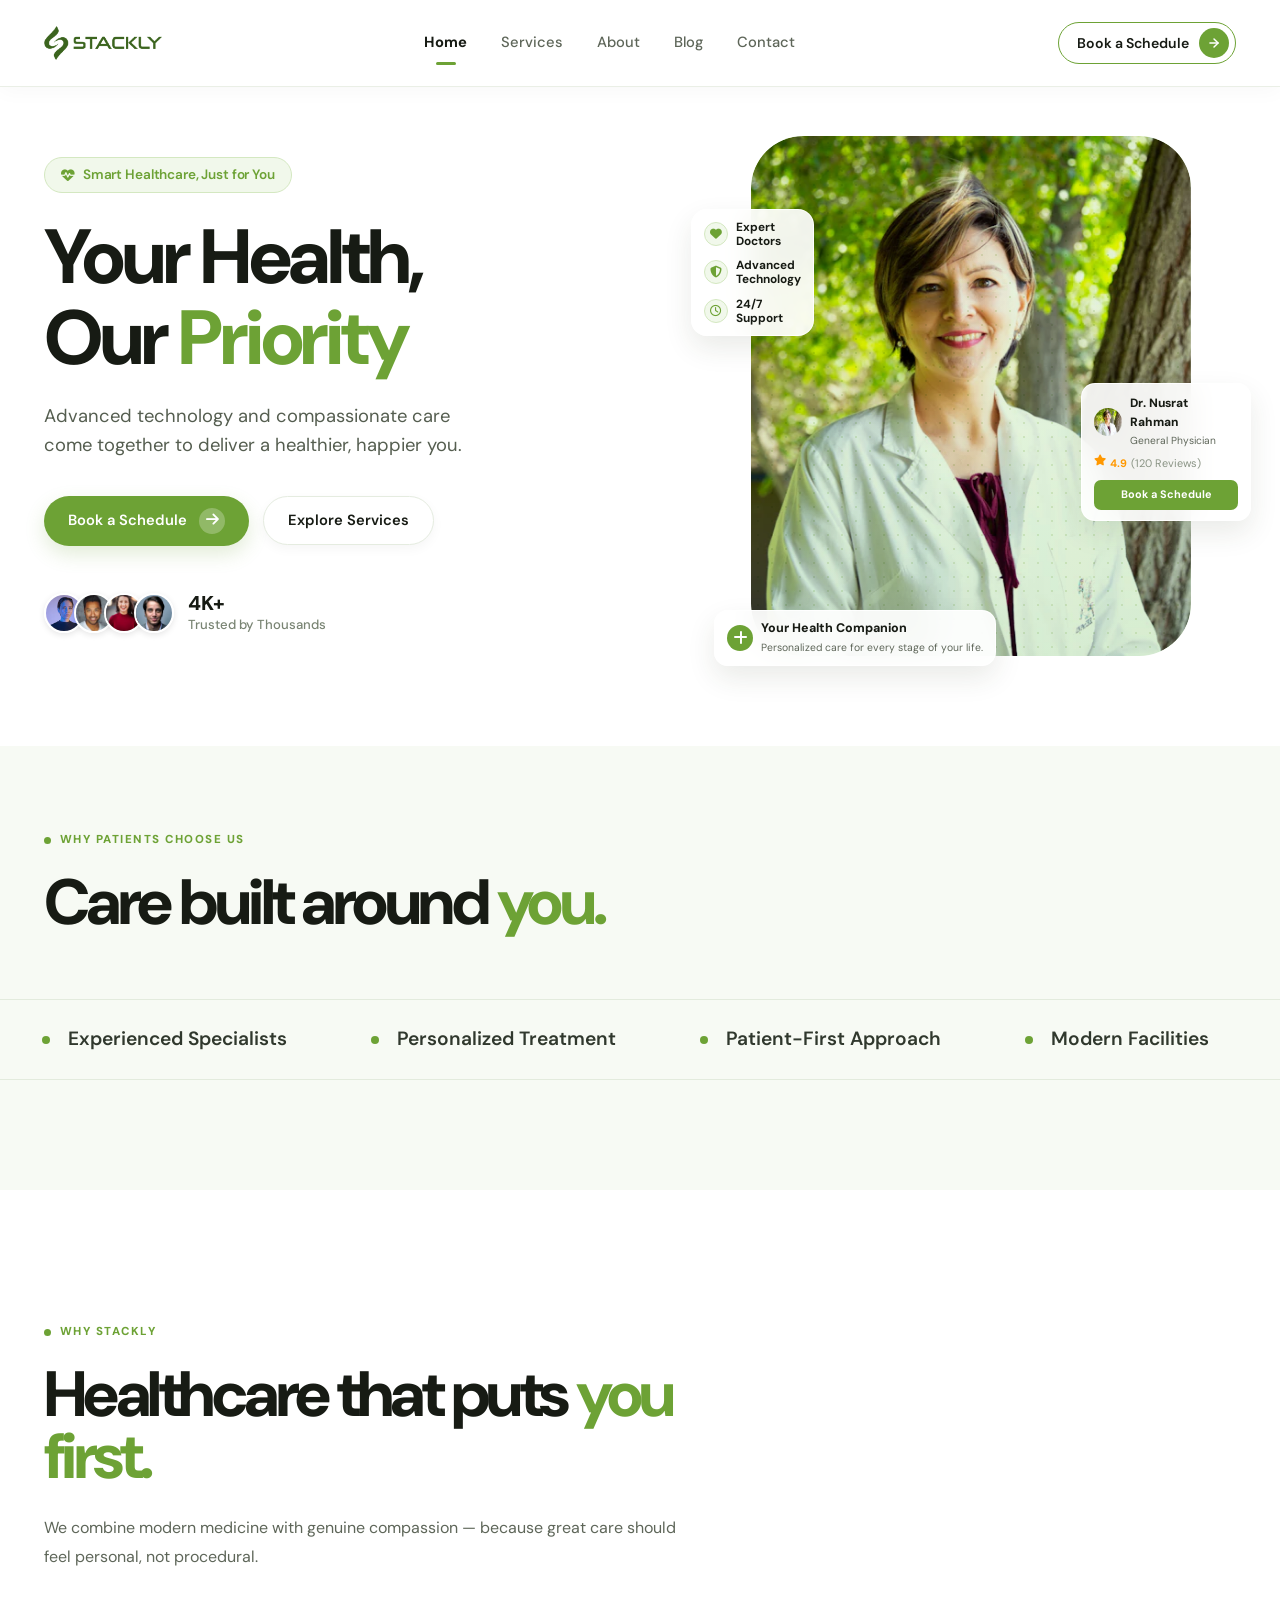
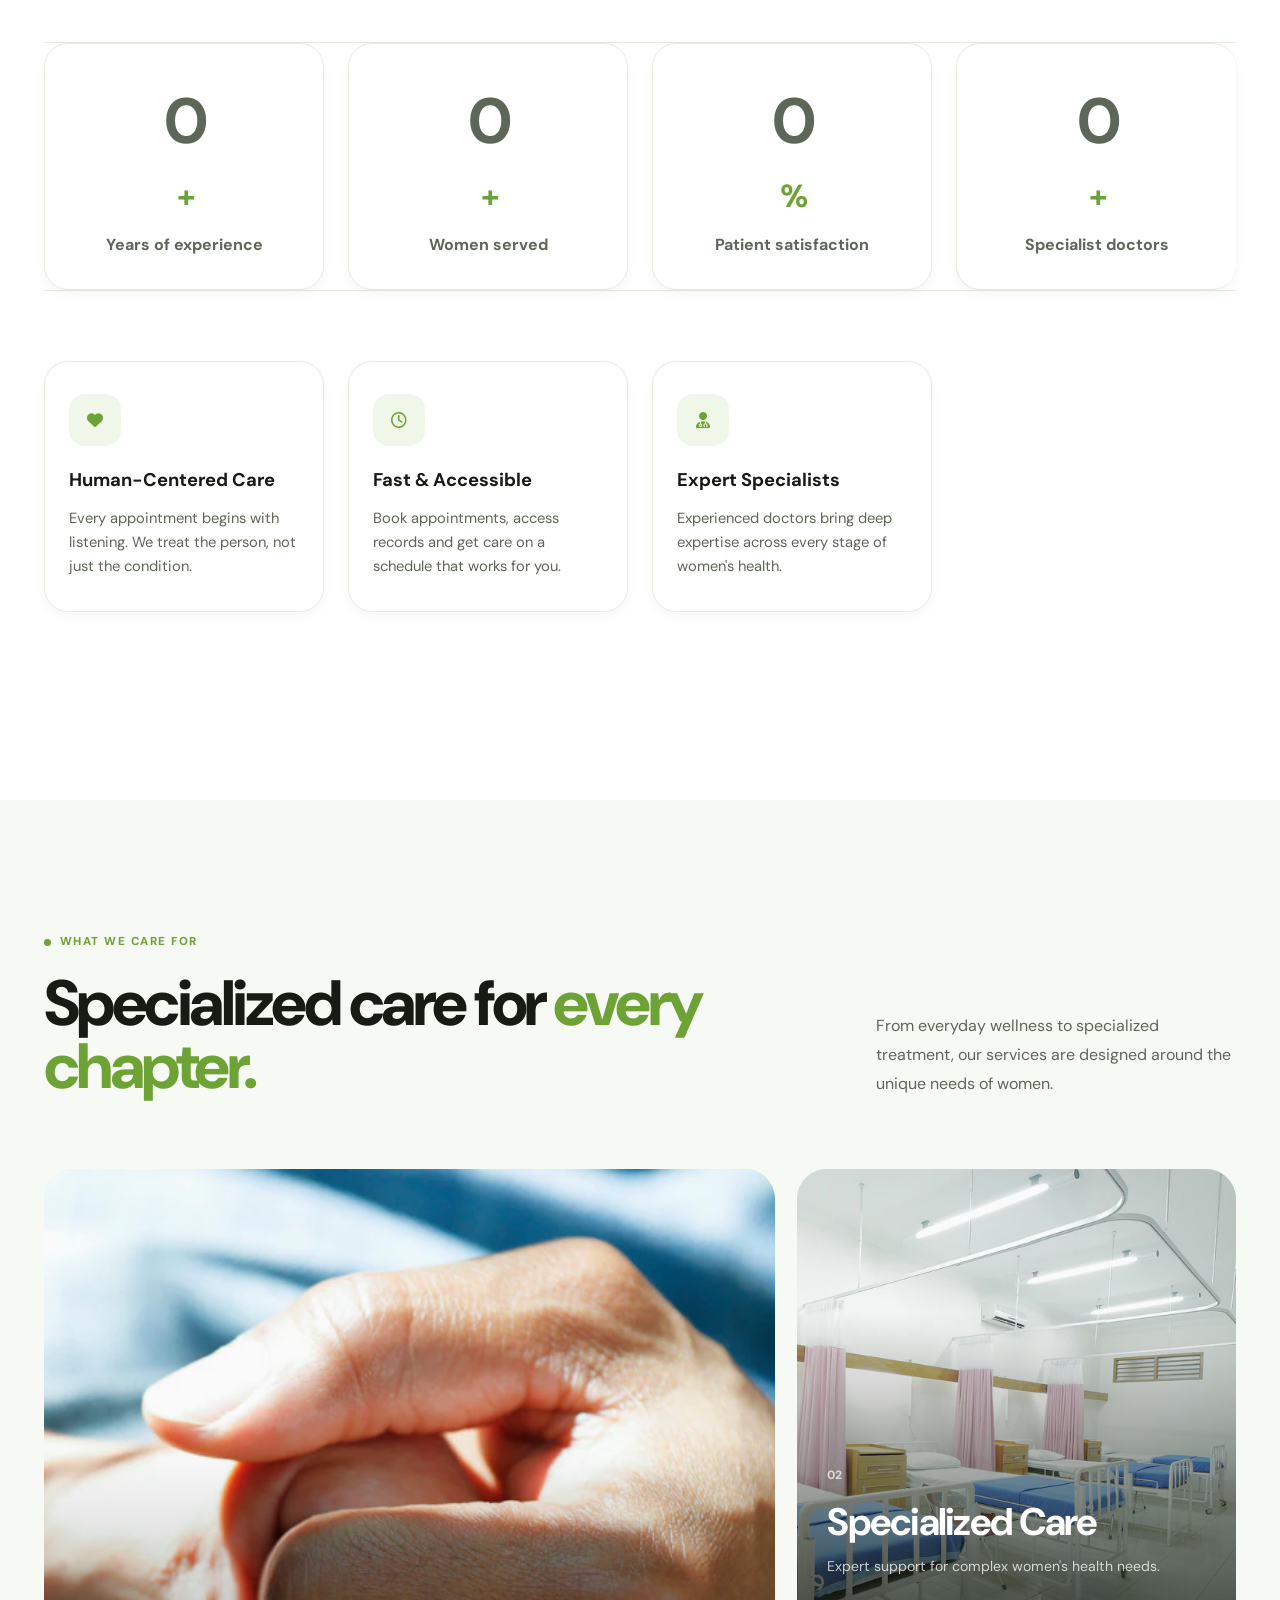
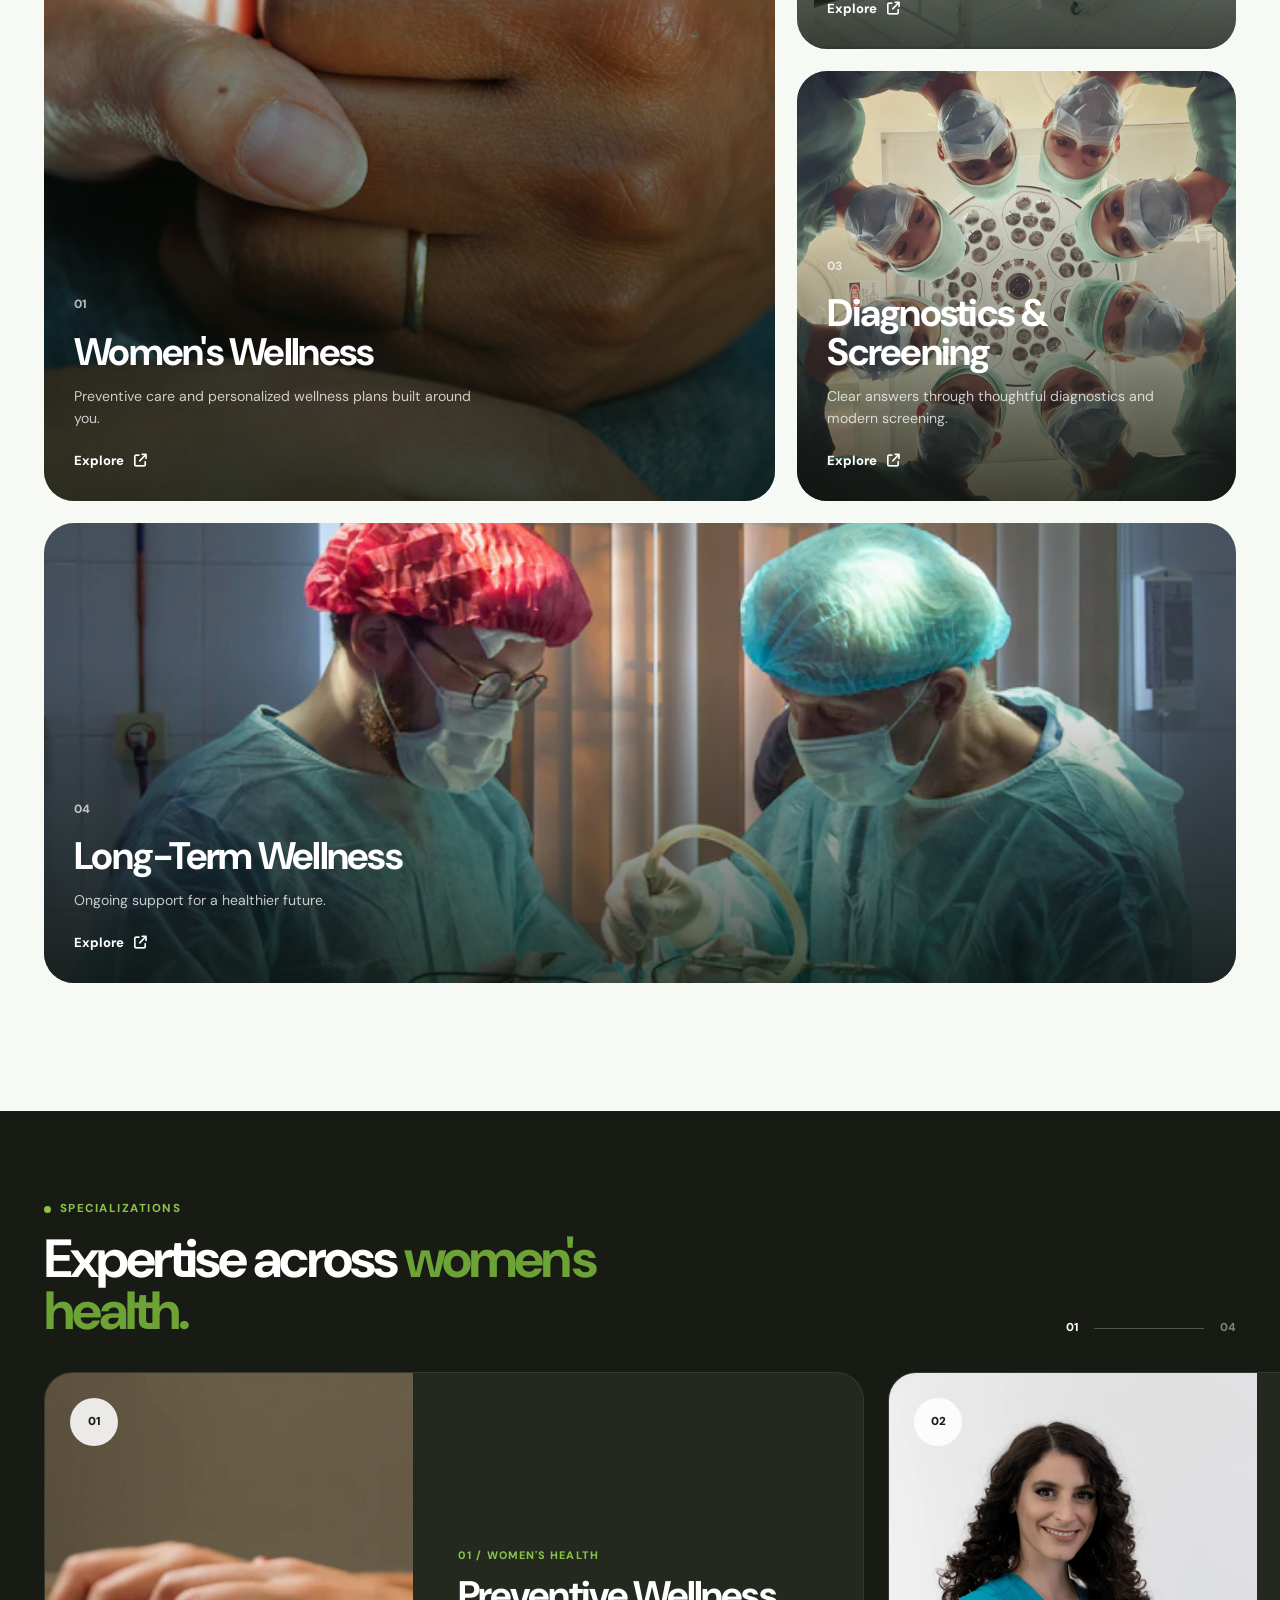
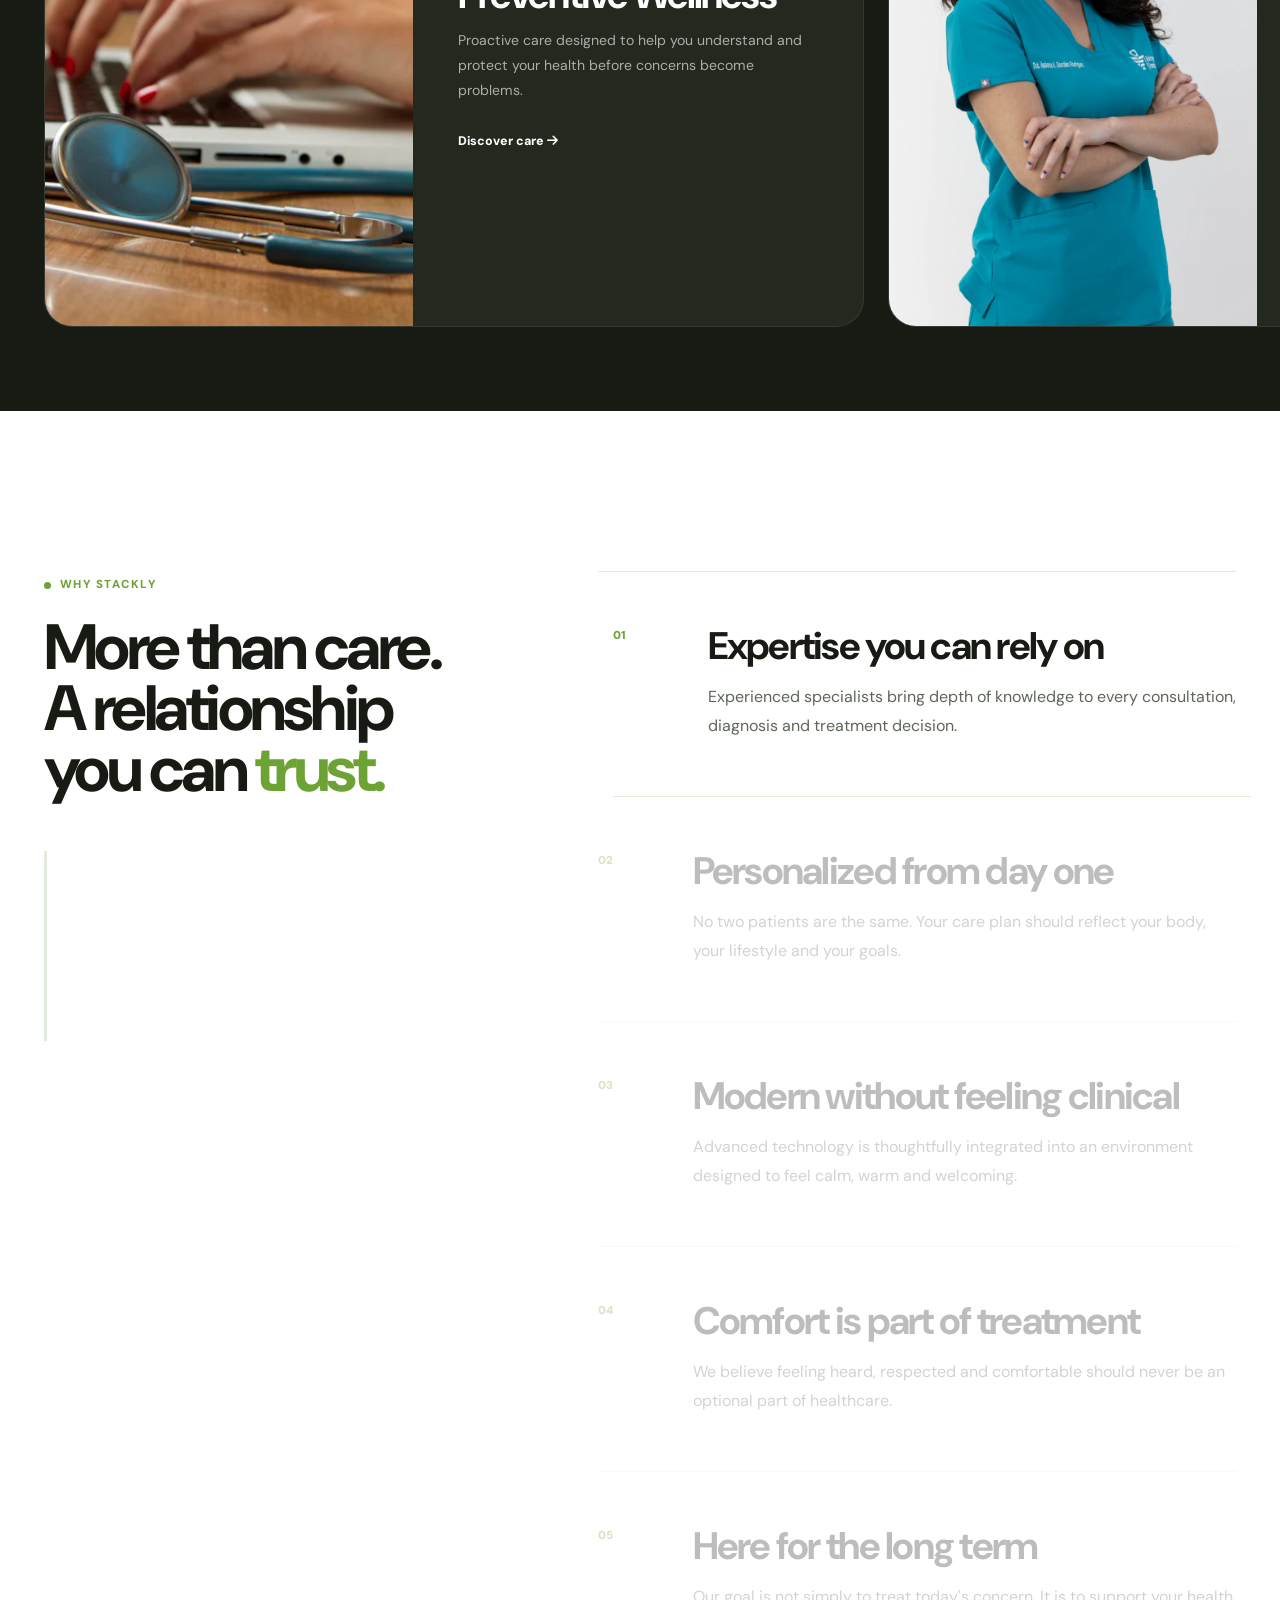
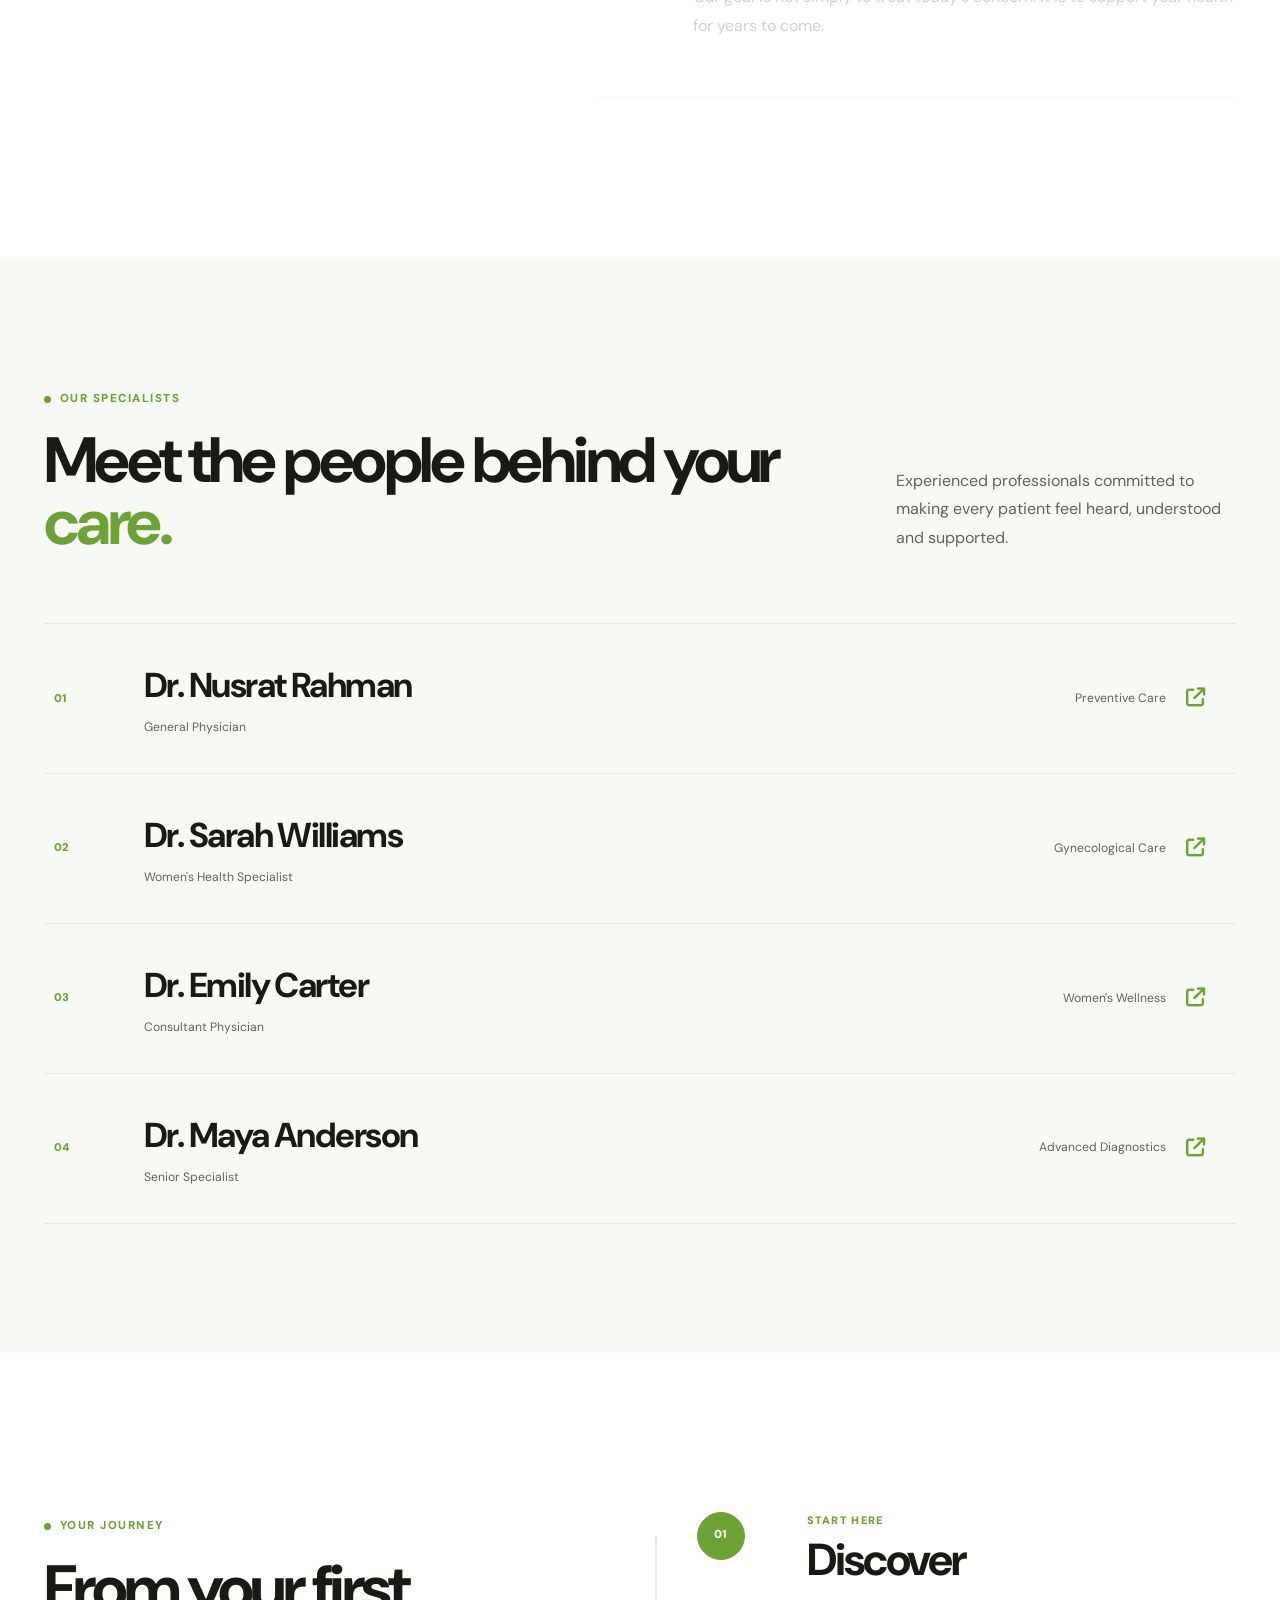
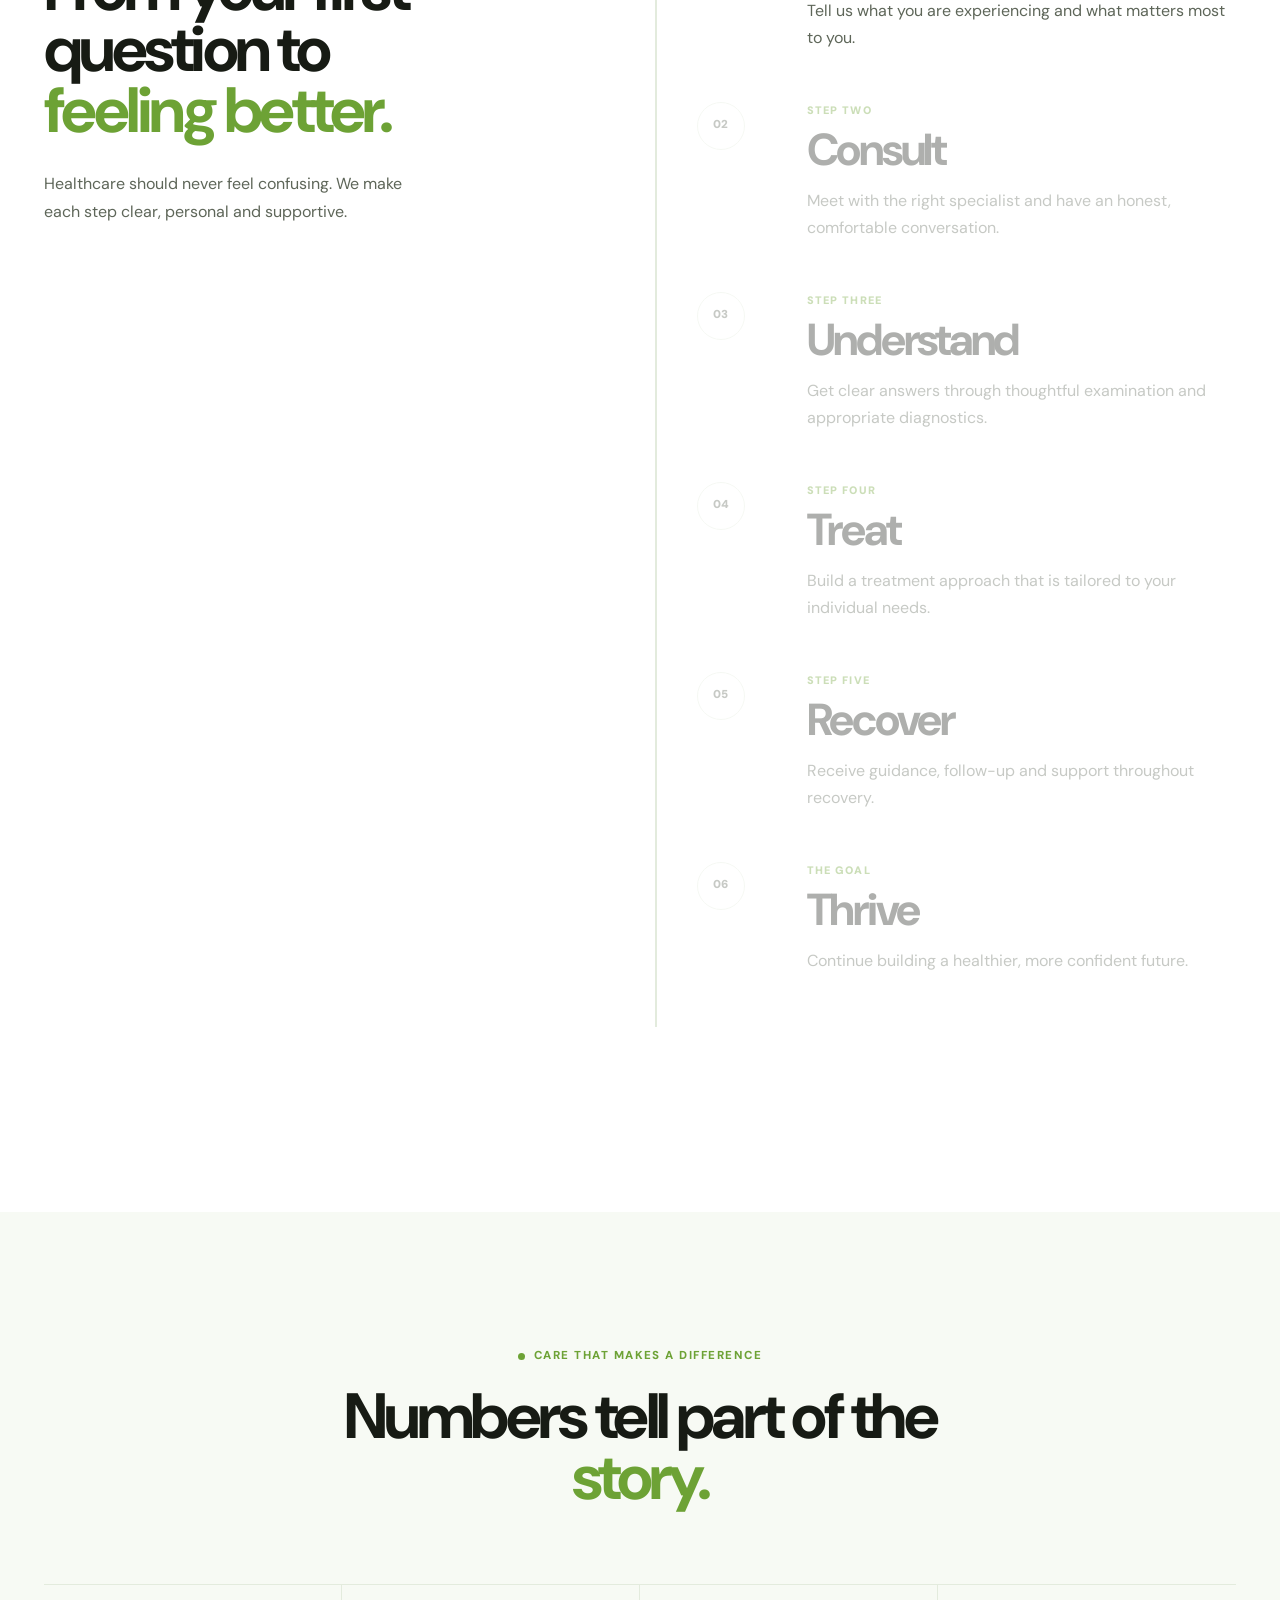
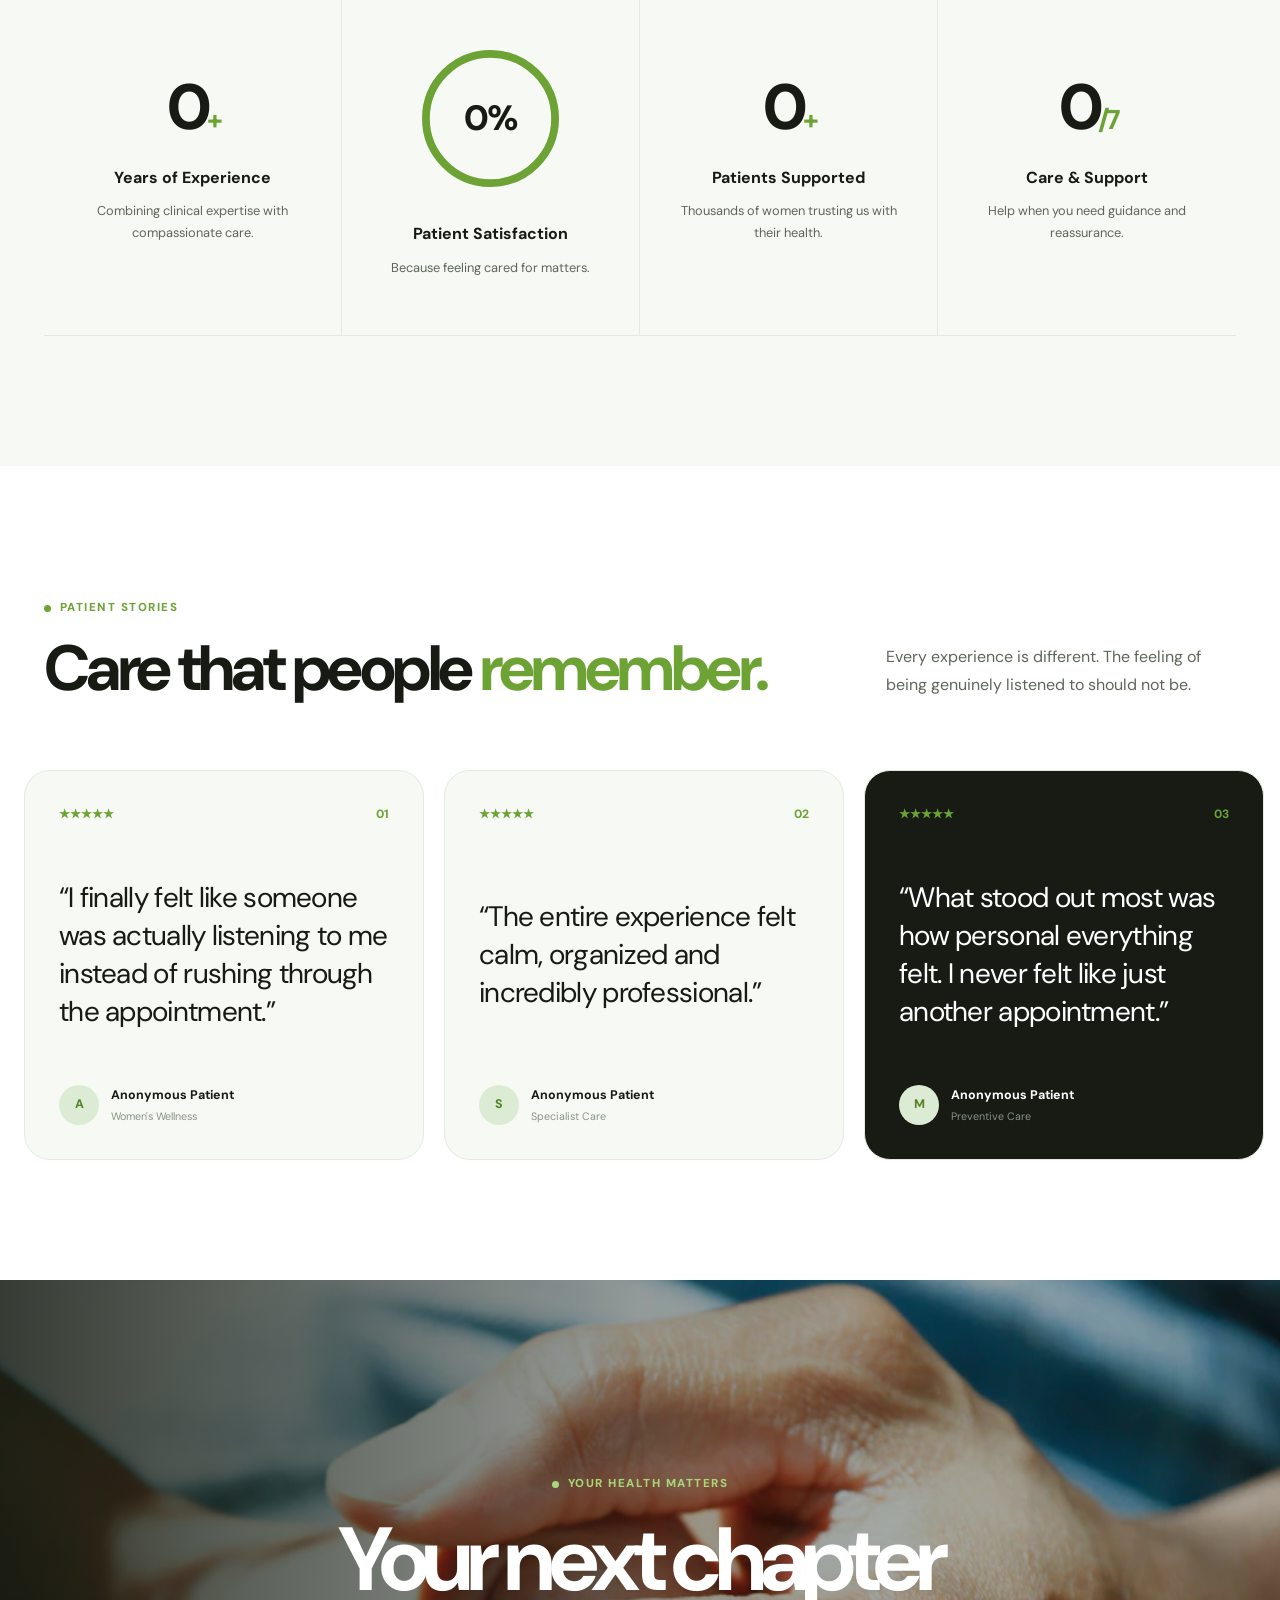
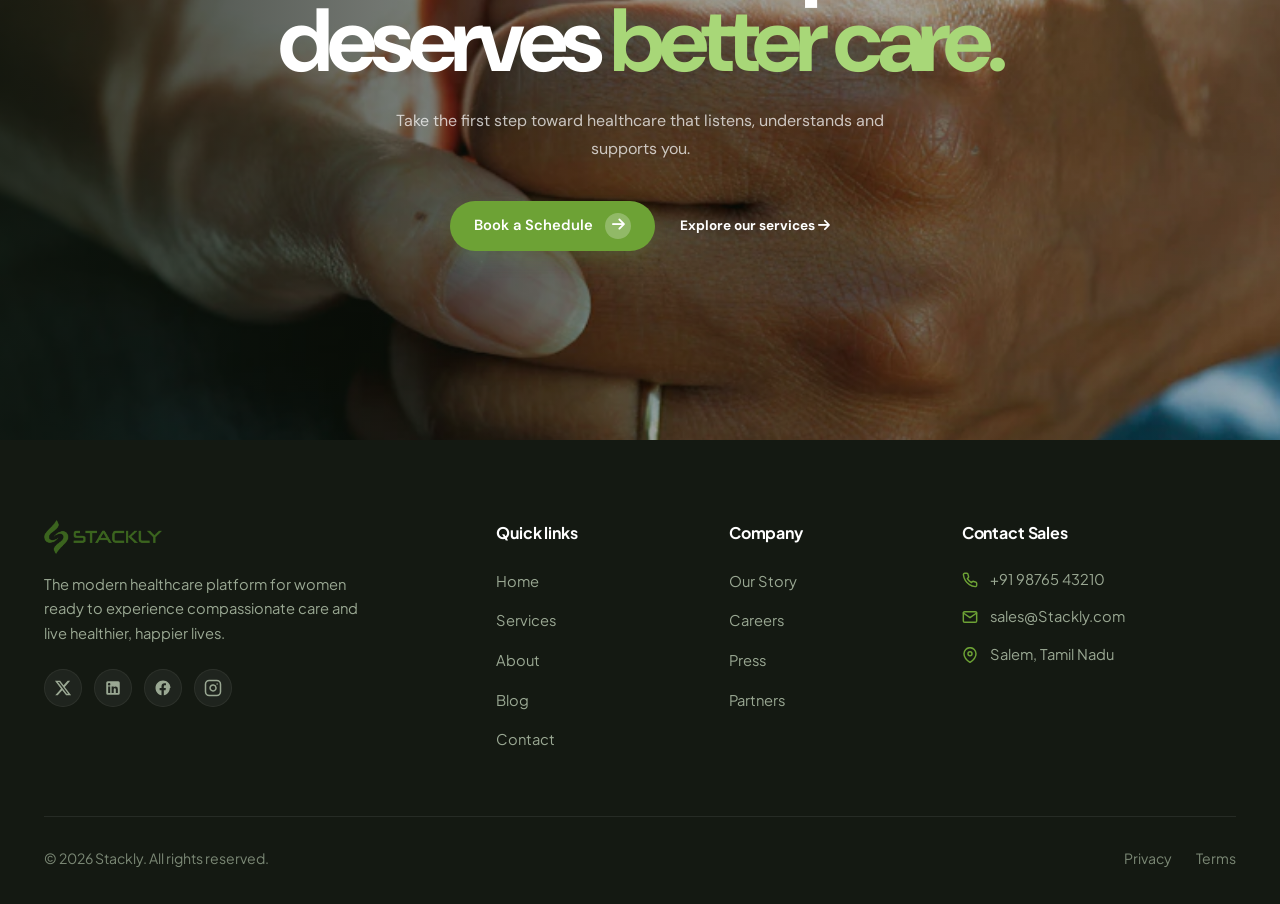
==== index.html @ b2d1c52e "Initial commit" ====
<!DOCTYPE html>
<html lang="en">

<head>
  <meta charset="UTF-8">
  <meta name="viewport" content="width=device-width, initial-scale=1.0">
  <meta name="description"
    content="StacklyCare combines compassionate women's healthcare with modern medical expertise and personalized care.">
  <title>StacklyCare — Your Health, Our Priority</title>

  <link rel="preconnect" href="https://fonts.googleapis.com">
  <link rel="preconnect" href="https://fonts.gstatic.com" crossorigin>
  <link href="https://fonts.googleapis.com/css2?family=DM+Sans:wght@400;500;600;700;800&display=swap" rel="stylesheet">
  <link rel="stylesheet" href="index.css">
  <link rel="stylesheet" href="./global.css">

  <script src="https://cdnjs.cloudflare.com/ajax/libs/gsap/3.12.5/gsap.min.js" defer></script>
  <script src="https://cdnjs.cloudflare.com/ajax/libs/gsap/3.12.5/ScrollTrigger.min.js" defer></script>
  <link rel="stylesheet" href="https://cdnjs.cloudflare.com/ajax/libs/font-awesome/6.5.1/css/all.min.css">
</head>

<body>
  <div class="page-loader" id="pageLoader" aria-hidden="true">
    <img src="logo_trimmed.webp" alt="" class="loader-logo">
    <div class="spinner"></div> 
  </div>

  <header class="site-header">
    <div class="container">
      <div class="header-inner">

        <a href="index.html" class="site-logo" aria-label="Stackly Home">
          <img src="logo_trimmed.webp" alt="StacklyCare" class="global-logo-img">
        </a>

        <nav class="nav-links" aria-label="Main navigation">
          <a href="index.html" class="nav-item active">Home</a>
          <a href="html/services.html" class="nav-item">Services</a>
          <a href="html/about.html" class="nav-item">About</a>
          <a href="html/blog.html" class="nav-item">Blog</a>
          <a href="html/contact.html" class="nav-item">Contact</a>
        </nav>

        <a href="html/login.html" class="btn-outline-pill-header">
          <span>Book a Schedule</span>

          <span class="circle-arrow">
            <svg
              width="14"
              height="14"
              viewBox="0 0 24 24"
              fill="none"
              stroke="currentColor"
              stroke-width="2.5"
              stroke-linecap="round"
              stroke-linejoin="round"
              aria-hidden="true"
            >
              <line x1="5" y1="12" x2="19" y2="12"></line>
              <polyline points="12 5 19 12 12 19"></polyline>
            </svg>
          </span>
        </a>

        <button
          class="mobile-menu-toggle"
          type="button"
          aria-label="Open navigation"
          aria-expanded="false"
        >
          <span></span>
          <span></span>
        </button>

      </div>
    </div>
  </header>

  <div class="mobile-navigation">
    <a href="index.html" class="active">Home</a>
    <a href="html/services.html">Services</a>
    <a href="html/about.html">About</a>
    <a href="html/blog.html">Blog</a>
    <a href="html/contact.html">Contact</a>
    <a href="html/login.html" class="mobile-nav-cta">Book a Schedule</a>
  </div>

  <main>
    <!-- HERO -->
    <section class="hero-section">
      <div class="container">
        <div class="hero-grid">
          <div class="hero-content">
            <div class="hero-badge-wrap">
              <div class="badge-pill">
                <i class="fa-solid fa-heart-pulse" aria-hidden="true"></i>
                <span>Smart Healthcare, Just for You</span>
              </div>
            </div>

            <h1 class="hero-title">
              Your Health,<br>
              Our <span class="highlight-text">Priority</span>
            </h1>

            <p class="hero-description">
              Advanced technology and compassionate care come together to deliver a healthier, happier you.
            </p>

            <div class="hero-actions">
              <a href="404.html" class="btn btn-primary">
                <span>Book a Schedule</span>
                <span class="btn-icon-circle"><i class="fa-solid fa-arrow-right"></i></span>
              </a>
              <a href="404.html" class="btn btn-outline">Explore Services</a>
            </div>

            <div class="hero-social-proof">
              <div class="avatar-stack" aria-hidden="true">
                <img
                  src="assets/1534528741775-53994a69daeb.webp"
                  alt="">
                <img
                  src="assets/1507003211169-0a1dd7228f2d.webp"
                  alt="">
                <img
                  src="assets/1494790108377-be9c29b29330.webp"
                  alt="">
                <img
                  src="assets/1500648767791-00dcc994a43e.webp"
                  alt="">
              </div>
              <div class="proof-stats">
                <span class="proof-number">4K+</span>
                <span class="proof-label">Trusted by Thousands</span>
              </div>
            </div>
          </div>

          <div class="hero-visual">
            <div class="doctor-backdrop">
              <img class="doctor-image" src="assets/hero_doctor.webp" alt="Female doctor">
            </div>

            <div class="floating-features-card">
              <div class="feature-pill-item">
                <div class="feature-pill-icon"><i class="fa-solid fa-heart"></i></div>
                <span>Expert<br>Doctors</span>
              </div>
              <div class="feature-pill-item">
                <div class="feature-pill-icon"><i class="fa-solid fa-shield-halved"></i></div>
                <span>Advanced<br>Technology</span>
              </div>
              <div class="feature-pill-item">
                <div class="feature-pill-icon"><i class="fa-regular fa-clock"></i></div>
                <span>24/7<br>Support</span>
              </div>
            </div>

            <div class="doctor-mini-card">
              <div class="doctor-mini-header">
                <img class="doctor-mini-avatar" src="assets/hero_doctor.webp" alt="Dr. Nusrat Rahman">
                <div>
                  <div class="doctor-mini-name">Dr. Nusrat Rahman</div>
                  <div class="doctor-mini-role">General Physician</div>
                </div>
              </div>
              <div class="doctor-mini-rating">
                <i class="fa-solid fa-star"></i> 4.9
                <span>(120 Reviews)</span>
              </div>
              <a href="404.html" class="doctor-mini-btn">Book a Schedule</a>
            </div>

            <div class="companion-card">
              <div class="companion-icon"><i class="fa-solid fa-plus"></i></div>
              <div class="companion-text">
                <h5>Your Health Companion</h5>
                <p>Personalized care for every stage of your life.</p>
              </div>
            </div>
          </div>
        </div>
      </div>
    </section>

    <!-- TRUST -->
    <section class="trust-section">
      <div class="container">
        <div class="section-intro trust-intro reveal-up">
          <span class="section-eyebrow">WHY PATIENTS CHOOSE US</span>
          <h2>Care built around <span>you.</span></h2>
        </div>
      </div>

      <div class="trust-marquee-wrap" aria-label="StacklyCare benefits">
        <div class="trust-track">
          <div class="trust-item"><span class="trust-dot"></span>Experienced Specialists</div>
          <div class="trust-item"><span class="trust-dot"></span>Personalized Treatment</div>
          <div class="trust-item"><span class="trust-dot"></span>Patient-First Approach</div>
          <div class="trust-item"><span class="trust-dot"></span>Modern Facilities</div>
          <div class="trust-item"><span class="trust-dot"></span>Compassionate Care</div>
          <div class="trust-item"><span class="trust-dot"></span>Advanced Technology</div>
          <div class="trust-item"><span class="trust-dot"></span>Experienced Specialists</div>
          <div class="trust-item"><span class="trust-dot"></span>Personalized Treatment</div>
          <div class="trust-item"><span class="trust-dot"></span>Patient-First Approach</div>
          <div class="trust-item"><span class="trust-dot"></span>Modern Facilities</div>
          <div class="trust-item"><span class="trust-dot"></span>Compassionate Care</div>
          <div class="trust-item"><span class="trust-dot"></span>Advanced Technology</div>
        </div>
      </div>
    </section>

    <!-- 02. WHY STACKLY -->
    <section class="why-overview" id="why-stackly" aria-labelledby="why-stackly-title">
      <div class="container">
        <div class="section-heading reveal-up">
          <span class="section-eyebrow">WHY STACKLY</span>

          <h2 class="section-title" id="why-stackly-title">
            Healthcare that puts <span>you first.</span>
          </h2>

          <p>
            We combine modern medicine with genuine compassion — because great care
            should feel personal, not procedural.
          </p>
        </div>

        <!-- Animated metrics -->
        <div class="why-stats" aria-label="StacklyCare key statistics">
          <div class="why-stat">
            <strong>
              <span class="why-counter" data-value="12">0</span><em>+</em>
            </strong>
            <span>Years of experience</span>
          </div>

          <div class="why-stat">
            <strong>
              <span class="why-counter" data-value="4000" data-format="compact">0</span><em>+</em>
            </strong>
            <span>Women served</span>
          </div>

          <div class="why-stat">
            <strong>
              <span class="why-counter" data-value="98">0</span><em>%</em>
            </strong>
            <span>Patient satisfaction</span>
          </div>

          <div class="why-stat">
            <strong>
              <span class="why-counter" data-value="15">0</span><em>+</em>
            </strong>
            <span>Specialist doctors</span>
          </div>
        </div>

        <div class="why-pillars">
          <article class="why-pillar">
            <div class="why-pillar-icon" aria-hidden="true">
              <i class="fa-solid fa-heart"></i>
            </div>
            <h3>Human-Centered Care</h3>
            <p>
              Every appointment begins with listening. We treat the person,
              not just the condition.
            </p>
          </article>

          <article class="why-pillar">
            <div class="why-pillar-icon" aria-hidden="true">
              <i class="fa-regular fa-clock"></i>
            </div>
            <h3>Fast &amp; Accessible</h3>
            <p>
              Book appointments, access records and get care on a schedule
              that works for you.
            </p>
          </article>

          <article class="why-pillar">
            <div class="why-pillar-icon" aria-hidden="true">
              <i class="fa-solid fa-user-doctor"></i>
            </div>
            <h3>Expert Specialists</h3>
            <p>
              Experienced doctors bring deep expertise across every stage
              of women's health.
            </p>
          </article>
        </div>
      </div>
    </section>

    <!-- SERVICES -->
    <section class="services-section">
      <div class="container">
        <div class="services-heading-row reveal-up">
          <div>
            <span class="section-eyebrow">WHAT WE CARE FOR</span>
            <h2 class="section-title">Specialized care for <span>every chapter.</span></h2>
          </div>
          <p>From everyday wellness to specialized treatment, our services are designed around the unique needs of
            women.</p>
        </div>

        <div class="services-art-grid">
          <article class="service-art-card service-art-large">
            <div class="service-art-image">
              <img src="assets/1584515933487-779824d29309.webp"
                alt="Woman receiving healthcare consultation">
            </div>
            <div class="service-art-content">
              <span>01</span>
              <h3>Women's Wellness</h3>
              <p>Preventive care and personalized wellness plans built around you.</p>
              <a href="./404.html">Explore <i class="fa-solid fa-arrow-up-right-from-square"></i></a>
            </div>
          </article>

          <article class="service-art-card service-art-tall">
            <div class="service-art-image">
              <img src="assets/1538108149393-fbbd81895907.webp"
                alt="Medical specialist providing specialized care">
            </div>
            <div class="service-art-content">
              <span>02</span>
              <h3>Specialized Care</h3>
              <p>Expert support for complex women's health needs.</p>
              <a href="./404.html">Explore <i class="fa-solid fa-arrow-up-right-from-square"></i></a>
            </div>
          </article>

          <article class="service-art-card service-art-wide">
            <div class="service-art-image">
              <img src="assets/1579684385127-1ef15d508118.webp"
                alt="Doctor reviewing medical information">
            </div>
            <div class="service-art-content">
              <span>03</span>
              <h3>Diagnostics &amp; Screening</h3>
              <p>Clear answers through thoughtful diagnostics and modern screening.</p>
              <a href="./404.html">Explore <i class="fa-solid fa-arrow-up-right-from-square"></i></a>
            </div>
          </article>

          <article class="service-art-card service-art-small">
            <div class="service-art-image">
              <img src="assets/1551601651-2a8555f1a136.webp"
                alt="Healthcare professional">
            </div>
            <div class="service-art-content">
              <span>04</span>
              <h3>Long-Term Wellness</h3>
              <p>Ongoing support for a healthier future.</p>
              <a href="./404.html">Explore <i class="fa-solid fa-arrow-up-right-from-square"></i></a>
            </div>
          </article>
        </div>
      </div>
    </section>

    <!-- SPECIALIZATIONS -->
    <section class="specializations-section">
      <div class="specializations-inner">
        <div class="container">
          <div class="specializations-heading">
            <div>
              <span class="section-eyebrow">SPECIALIZATIONS</span>
              <h2>Expertise across <span>women's health.</span></h2>
            </div>
            <div class="horizontal-progress"><span class="progress-current">01</span><span
                class="progress-line"></span><span>04</span></div>
          </div>
        </div>

        <div class="specializations-track">
          <article class="specialization-card">
            <div class="specialization-number">01</div>
            <div class="specialization-image"><img
                src="assets/1576091160550-2173dba999ef.webp"
                alt="Women's health consultation"></div>
            <div class="specialization-content"><span>01 / Women's Health</span>
              <h3>Preventive Wellness</h3>
              <p>Proactive care designed to help you understand and protect your health before concerns become problems.
              </p><a href="./404.html">Discover care <i class="fa-solid fa-arrow-right"></i></a>
            </div>
          </article>

          <article class="specialization-card">
            <div class="specialization-number">02</div>
            <div class="specialization-image"><img
                src="assets/1594824476967-48c8b964273f.webp"
                alt="Gynecological Care Doctor Specialist"></div>
            <div class="specialization-content"><span>02 / Specialized Care</span>
              <h3>Gynecological Care</h3>
              <p>Compassionate specialist care across every stage of a woman's reproductive health journey.</p><a
                href="./404.html">Discover care <i class="fa-solid fa-arrow-right"></i></a>
            </div>
          </article>

          <article class="specialization-card">
            <div class="specialization-number">03</div>
            <div class="specialization-image"><img
                src="assets/1551836022-d5d88e9218df.webp"
                alt="Advanced Diagnostic Screening"></div>
            <div class="specialization-content"><span>03 / Diagnostics</span>
              <h3>Advanced Screening</h3>
              <p>Modern diagnostic pathways that make complex health questions easier to understand.</p><a
                href="./404.html">Discover care <i class="fa-solid fa-arrow-right"></i></a>
            </div>
          </article>

          <article class="specialization-card">
            <div class="specialization-number">04</div>
            <div class="specialization-image"><img
                src="assets/1516549655169-df83a0774514.webp"
                alt="Healthcare specialist providing long-term wellness care"></div>
            <div class="specialization-content"><span>04 / Lifelong Wellness</span>
              <h3>Long-Term Health</h3>
              <p>Ongoing support, monitoring and guidance to help you thrive beyond a single appointment.</p><a
                href="./404.html">Discover care <i class="fa-solid fa-arrow-right"></i></a>
            </div>
          </article>
        </div>
      </div>
    </section>

    <!-- WHY STORY -->
    <section class="why-story-section">
      <div class="container">
        <div class="why-layout">
          <div class="why-intro">
            <span class="section-eyebrow">WHY STACKLY</span>
            <h2>More than care. A relationship you can <span>trust.</span></h2>
            <div class="why-progress"><span class="why-progress-fill"></span></div>
          </div>

          <div class="why-story">
            <article class="why-story-item active">
              <div class="why-story-number">01</div>
              <div>
                <h3>Expertise you can rely on</h3>
                <p>Experienced specialists bring depth of knowledge to every consultation, diagnosis and treatment
                  decision.</p>
              </div>
            </article>
            <article class="why-story-item">
              <div class="why-story-number">02</div>
              <div>
                <h3>Personalized from day one</h3>
                <p>No two patients are the same. Your care plan should reflect your body, your lifestyle and your goals.
                </p>
              </div>
            </article>
            <article class="why-story-item">
              <div class="why-story-number">03</div>
              <div>
                <h3>Modern without feeling clinical</h3>
                <p>Advanced technology is thoughtfully integrated into an environment designed to feel calm, warm and
                  welcoming.</p>
              </div>
            </article>
            <article class="why-story-item">
              <div class="why-story-number">04</div>
              <div>
                <h3>Comfort is part of treatment</h3>
                <p>We believe feeling heard, respected and comfortable should never be an optional part of healthcare.
                </p>
              </div>
            </article>
            <article class="why-story-item">
              <div class="why-story-number">05</div>
              <div>
                <h3>Here for the long term</h3>
                <p>Our goal is not simply to treat today's concern. It is to support your health for years to come.</p>
              </div>
            </article>
          </div>
        </div>
      </div>
    </section>

    <!-- DOCTORS -->
    <section class="doctors-section">
      <div class="container">
        <div class="doctors-heading">
          <div><span class="section-eyebrow">OUR SPECIALISTS</span>
            <h2>Meet the people behind your <span>care.</span></h2>
          </div>
          <p>Experienced professionals committed to making every patient feel heard, understood and supported.</p>
        </div>

        <div class="doctor-list">
          <a class="doctor-row" href="./404.html"
            data-doctor-image="assets/1559839734-2b71ea197ec2.webp">
            <span class="doctor-row-number">01</span><span class="doctor-row-name"><strong>Dr. Nusrat
                Rahman</strong><small>General Physician</small></span><span class="doctor-row-specialty">Preventive
              Care</span><span class="doctor-row-arrow"><i class="fa-solid fa-arrow-up-right-from-square"></i></span>
          </a>
          <a class="doctor-row" href="./404.html"
            data-doctor-image="assets/1594824476967-48c8b964273f.webp">
            <span class="doctor-row-number">02</span><span class="doctor-row-name"><strong>Dr. Sarah
                Williams</strong><small>Women's Health Specialist</small></span><span
              class="doctor-row-specialty">Gynecological Care</span><span class="doctor-row-arrow"><i
                class="fa-solid fa-arrow-up-right-from-square"></i></span>
          </a>
          <a class="doctor-row" href="./404.html"
            data-doctor-image="assets/1622253692010-333f2da6031d.webp">
            <span class="doctor-row-number">03</span><span class="doctor-row-name"><strong>Dr. Emily
                Carter</strong><small>Consultant Physician</small></span><span class="doctor-row-specialty">Women's
              Wellness</span><span class="doctor-row-arrow"><i
                class="fa-solid fa-arrow-up-right-from-square"></i></span>
          </a>
          <a class="doctor-row" href="./404.html"
            data-doctor-image="assets/1579684385127-1ef15d508118.webp">
            <span class="doctor-row-number">04</span><span class="doctor-row-name"><strong>Dr. Maya
                Anderson</strong><small>Senior Specialist</small></span><span class="doctor-row-specialty">Advanced
              Diagnostics</span><span class="doctor-row-arrow"><i
                class="fa-solid fa-arrow-up-right-from-square"></i></span>
          </a>
        </div>
      </div>
      <div class="doctor-hover-preview" aria-hidden="true"><img src="" alt=""></div>
    </section>

    <!-- JOURNEY -->
    <section class="journey-section">
      <div class="container">
        <div class="journey-layout">
          <div class="journey-intro">
            <span class="section-eyebrow">YOUR JOURNEY</span>
            <h2>From your first question to <span>feeling better.</span></h2>
            <p>Healthcare should never feel confusing. We make each step clear, personal and supportive.</p>
          </div>

          <div class="journey-steps">
            <div class="journey-line"><span class="journey-line-progress"></span></div>
            <article class="journey-step active">
              <div class="journey-step-marker">01</div>
              <div class="journey-step-content"><span>START HERE</span>
                <h3>Discover</h3>
                <p>Tell us what you are experiencing and what matters most to you.</p>
              </div>
            </article>
            <article class="journey-step">
              <div class="journey-step-marker">02</div>
              <div class="journey-step-content"><span>STEP TWO</span>
                <h3>Consult</h3>
                <p>Meet with the right specialist and have an honest, comfortable conversation.</p>
              </div>
            </article>
            <article class="journey-step">
              <div class="journey-step-marker">03</div>
              <div class="journey-step-content"><span>STEP THREE</span>
                <h3>Understand</h3>
                <p>Get clear answers through thoughtful examination and appropriate diagnostics.</p>
              </div>
            </article>
            <article class="journey-step">
              <div class="journey-step-marker">04</div>
              <div class="journey-step-content"><span>STEP FOUR</span>
                <h3>Treat</h3>
                <p>Build a treatment approach that is tailored to your individual needs.</p>
              </div>
            </article>
            <article class="journey-step">
              <div class="journey-step-marker">05</div>
              <div class="journey-step-content"><span>STEP FIVE</span>
                <h3>Recover</h3>
                <p>Receive guidance, follow-up and support throughout recovery.</p>
              </div>
            </article>
            <article class="journey-step">
              <div class="journey-step-marker">06</div>
              <div class="journey-step-content"><span>THE GOAL</span>
                <h3>Thrive</h3>
                <p>Continue building a healthier, more confident future.</p>
              </div>
            </article>
          </div>
        </div>
      </div>
    </section>

    <!-- STATISTICS -->
    <section class="statistics-section">
      <div class="container">
        <div class="statistics-header">
          <span class="section-eyebrow">CARE THAT MAKES A DIFFERENCE</span>
          <h2>Numbers tell part of the <span>story.</span></h2>
        </div>

        <div class="statistics-grid">
          <article class="stat-block">
            <div class="stat-number"><span class="counter" data-value="12">0</span><sup>+</sup></div>
            <h3>Years of Experience</h3>
            <p>Combining clinical expertise with compassionate care.</p>
          </article>
          <article class="stat-block stat-radial">
            <div class="radial-progress" data-progress="96"><svg viewBox="0 0 120 120">
                <circle class="radial-track" cx="60" cy="60" r="50"></circle>
                <circle class="radial-value" cx="60" cy="60" r="50"></circle>
              </svg><strong><span class="radial-counter">0</span>%</strong></div>
            <h3>Patient Satisfaction</h3>
            <p>Because feeling cared for matters.</p>
          </article>
          <article class="stat-block">
            <div class="stat-number"><span class="counter" data-value="4000">0</span><sup>+</sup></div>
            <h3>Patients Supported</h3>
            <p>Thousands of women trusting us with their health.</p>
          </article>
          <article class="stat-block">
            <div class="stat-number"><span class="counter" data-value="24">0</span><sup>/7</sup></div>
            <h3>Care &amp; Support</h3>
            <p>Help when you need guidance and reassurance.</p>
          </article>
        </div>
      </div>
    </section>

    <!-- TESTIMONIALS -->
    <section class="testimonials-section">
      <div class="container">
        <div class="testimonials-header">
          <div><span class="section-eyebrow">PATIENT STORIES</span>
            <h2>Care that people <span>remember.</span></h2>
          </div>
          <p>Every experience is different. The feeling of being genuinely listened to should not be.</p>
        </div>
      </div>

      <div class="testimonial-marquee">
        <div class="testimonial-track">
          <article class="testimonial-card spotlight-card">
            <div class="testimonial-top"><span>★★★★★</span><span>01</span></div>
            <blockquote>“I finally felt like someone was actually listening to me instead of rushing through the
              appointment.”</blockquote>
            <div class="testimonial-author"><span>A</span>
              <div><strong>Anonymous Patient</strong><small>Women's Wellness</small></div>
            </div>
          </article>
          <article class="testimonial-card spotlight-card">
            <div class="testimonial-top"><span>★★★★★</span><span>02</span></div>
            <blockquote>“The entire experience felt calm, organized and incredibly professional.”</blockquote>
            <div class="testimonial-author"><span>S</span>
              <div><strong>Anonymous Patient</strong><small>Specialist Care</small></div>
            </div>
          </article>
          <article class="testimonial-card spotlight-card featured-testimonial">
            <div class="testimonial-top"><span>★★★★★</span><span>03</span></div>
            <blockquote>“What stood out most was how personal everything felt. I never felt like just another
              appointment.”</blockquote>
            <div class="testimonial-author"><span>M</span>
              <div><strong>Anonymous Patient</strong><small>Preventive Care</small></div>
            </div>
          </article>
          <article class="testimonial-card spotlight-card">
            <div class="testimonial-top"><span>★★★★★</span><span>04</span></div>
            <blockquote>“They explained everything clearly and gave me confidence in what came next.”</blockquote>
            <div class="testimonial-author"><span>R</span>
              <div><strong>Anonymous Patient</strong><small>Diagnostics</small></div>
            </div>
          </article>
          <article class="testimonial-card spotlight-card">
            <div class="testimonial-top"><span>★★★★★</span><span>05</span></div>
            <blockquote>“A very different healthcare experience. Warm, thoughtful and genuinely reassuring.”
            </blockquote>
            <div class="testimonial-author"><span>N</span>
              <div><strong>Anonymous Patient</strong><small>Long-Term Wellness</small></div>
            </div>
          </article>

          <article class="testimonial-card spotlight-card" aria-hidden="true">
            <div class="testimonial-top"><span>★★★★★</span><span>01</span></div>
            <blockquote>“I finally felt like someone was actually listening to me instead of rushing through the
              appointment.”</blockquote>
            <div class="testimonial-author"><span>A</span>
              <div><strong>Anonymous Patient</strong><small>Women's Wellness</small></div>
            </div>
          </article>
          <article class="testimonial-card spotlight-card" aria-hidden="true">
            <div class="testimonial-top"><span>★★★★★</span><span>02</span></div>
            <blockquote>“The entire experience felt calm, organized and incredibly professional.”</blockquote>
            <div class="testimonial-author"><span>S</span>
              <div><strong>Anonymous Patient</strong><small>Specialist Care</small></div>
            </div>
          </article>
          <article class="testimonial-card spotlight-card featured-testimonial" aria-hidden="true">
            <div class="testimonial-top"><span>★★★★★</span><span>03</span></div>
            <blockquote>“What stood out most was how personal everything felt. I never felt like just another
              appointment.”</blockquote>
            <div class="testimonial-author"><span>M</span>
              <div><strong>Anonymous Patient</strong><small>Preventive Care</small></div>
            </div>
          </article>
          <article class="testimonial-card spotlight-card" aria-hidden="true">
            <div class="testimonial-top"><span>★★★★★</span><span>04</span></div>
            <blockquote>“They explained everything clearly and gave me confidence in what came next.”</blockquote>
            <div class="testimonial-author"><span>R</span>
              <div><strong>Anonymous Patient</strong><small>Diagnostics</small></div>
            </div>
          </article>
          <article class="testimonial-card spotlight-card" aria-hidden="true">
            <div class="testimonial-top"><span>★★★★★</span><span>05</span></div>
            <blockquote>“A very different healthcare experience. Warm, thoughtful and genuinely reassuring.”
            </blockquote>
            <div class="testimonial-author"><span>N</span>
              <div><strong>Anonymous Patient</strong><small>Long-Term Wellness</small></div>
            </div>
          </article>
        </div>
      </div>
    </section>

    <!-- FINAL CTA -->
    <section class="final-cta-section">
      <div class="final-cta-image"><img
          src="assets/1584515933487-779824d29309.webp" alt="">
      </div>
      <div class="final-cta-overlay"></div>
      <div class="final-cta-content">
        <span class="section-eyebrow">YOUR HEALTH MATTERS</span>
        <h2>Your next chapter deserves <em>better care.</em></h2>
        <p>Take the first step toward healthcare that listens, understands and supports you.</p>
        <div class="final-cta-actions">
          <a href="404.html" class="btn btn-primary"><span>Book a Schedule</span><span
              class="btn-icon-circle"><i class="fa-solid fa-arrow-right"></i></span></a>
          <a href="404.html" class="final-text-link">Explore our services <i
              class="fa-solid fa-arrow-right"></i></a>
        </div>
      </div>
    </section>
  </main>

  <footer class="site-footer">
    <div class="container">
      <div class="footer-top">

        <!-- Column 1: Brand & Socials -->
        <div class="footer-col footer-brand-col">
          <a href="index.html" class="site-logo footer-logo">
            <img src="logo_trimmed.webp" alt="StacklyCare" class="global-logo-img">
          </a>

          <p class="footer-brand-desc">
            The modern healthcare platform for women ready to experience compassionate care and live healthier, happier lives.
          </p>

          <div class="footer-socials">
            <a href="404.html" aria-label="Twitter">
              <svg width="18" height="18" viewBox="0 0 24 24" fill="currentColor"><path d="M18.244 2.25h3.308l-7.227 8.26 8.502 11.24H16.17l-5.214-6.817L4.99 21.75H1.68l7.73-8.835L1.254 2.25H8.08l4.713 6.231zm-1.161 17.52h1.833L7.084 4.126H5.117z"/></svg>
            </a>
            <a href="404.html" aria-label="LinkedIn">
              <svg width="18" height="18" viewBox="0 0 24 24" fill="currentColor"><path d="M19 3a2 2 0 0 1 2 2v14a2 2 0 0 1-2 2H5a2 2 0 0 1-2-2V5a2 2 0 0 1 2-2h14m-.5 15.5v-5.3a3.26 3.26 0 0 0-3.26-3.26c-.85 0-1.84.52-2.28 1.3v-1.11h-2.79v8.37h2.79v-4.93c0-.77.62-1.4 1.39-1.4a1.4 1.4 0 0 1 1.4 1.4v4.93h2.75M6.88 8.56a1.68 1.68 0 0 0 1.68-1.68c0-.93-.75-1.69-1.68-1.69a1.69 1.69 0 0 0-1.69 1.69c0 .93.76 1.68 1.69 1.68m1.39 9.94v-8.37H5.5v8.37h2.77z"/></svg>
            </a>
            <a href="404.html" aria-label="Facebook">
              <svg width="18" height="18" viewBox="0 0 24 24" fill="currentColor"><path d="M22 12c0-5.52-4.48-10-10-10S2 6.48 2 12c0 4.84 3.44 8.87 8 9.8V15H7.5v-3H10V9.5C10 7.01 11.49 5.65 13.75 5.65c1.08 0 2.21.19 2.21.19v2.43h-1.25c-1.23 0-1.61.77-1.61 1.56V12h2.74l-.44 3h-2.3v6.8c4.56-.93 8-4.96 8-9.8z"/></svg>
            </a>
            <a href="404.html" aria-label="Instagram">
              <svg width="18" height="18" viewBox="0 0 24 24" fill="none" stroke="currentColor" stroke-width="2" stroke-linecap="round" stroke-linejoin="round"><rect x="2" y="2" width="20" height="20" rx="5" ry="5"></rect><path d="M16 11.37A4 4 0 1 1 12.63 8 4 4 0 0 1 16 11.37z"></path><line x1="17.5" y1="6.5" x2="17.51" y2="6.5"></line></svg>
            </a>
          </div>
        </div>

        <!-- Column 2: Quick links -->
        <div class="footer-col">
          <h4>Quick links</h4>
          <ul>
            <li><a href="index.html">Home</a></li>
            <li><a href="html/services.html">Services</a></li>
            <li><a href="html/about.html">About</a></li>
            <li><a href="html/blog.html">Blog</a></li>
            <li><a href="html/contact.html">Contact</a></li>
          </ul>
        </div>

        <!-- Column 3: Company -->
        <div class="footer-col">
          <h4>Company</h4>
          <ul>
            <li><a href="404.html">Our Story</a></li>
            <li><a href="404.html">Careers</a></li>
            <li><a href="404.html">Press</a></li>
            <li><a href="404.html">Partners</a></li>
          </ul>
        </div>

        <!-- Column 4: Contact Sales -->
        <div class="footer-col footer-contact-col">
          <h4>Contact Sales</h4>
          <ul class="footer-contact-list">
            <li>
              <svg width="16" height="16" viewBox="0 0 24 24" fill="none" stroke="#6da235" stroke-width="2.2" stroke-linecap="round" stroke-linejoin="round"><path d="M22 16.92v3a2 2 0 0 1-2.18 2 19.79 19.79 0 0 1-8.63-3.07 19.5 19.5 0 0 1-6-6 19.79 19.79 0 0 1-3.07-8.67A2 2 0 0 1 4.11 2h3a2 2 0 0 1 2 1.72 12.84 12.84 0 0 0 .7 2.81 2 2 0 0 1-.45 2.11L8.09 9.91a16 16 0 0 0 6 6l1.27-1.27a2 2 0 0 1 2.11-.45 12.84 12.84 0 0 0 2.81.7A2 2 0 0 1 22 16.92z"/></svg>
              <a href="404.html">+91 98765 43210</a>
            </li>
            <li>
              <svg width="16" height="16" viewBox="0 0 24 24" fill="none" stroke="#6da235" stroke-width="2.2" stroke-linecap="round" stroke-linejoin="round"><path d="M4 4h16c1.1 0 2 .9 2 2v12c0 1.1-.9 2-2 2H4c-1.1 0-2-.9-2-2V6c0-1.1.9-2 2-2z"/><polyline points="22,6 12,13 2,6"/></svg>
              <a href="404.html">sales@Stackly.com</a>
            </li>
            <li>
              <svg width="16" height="16" viewBox="0 0 24 24" fill="none" stroke="#6da235" stroke-width="2.2" stroke-linecap="round" stroke-linejoin="round"><path d="M21 10c0 7-9 13-9 13s-9-6-9-13a9 9 0 0 1 18 0z"/><circle cx="12" cy="10" r="3"/></svg>
              <a href="404.html">Salem, Tamil Nadu</a>
            </li>
          </ul>
        </div>

      </div>

      <!-- Bottom Bar -->
      <div class="footer-bottom">
        <p>© 2026 Stackly. All rights reserved.</p>
        <div class="footer-bottom-links">
          <a href="404.html">Privacy</a>
          <a href="404.html">Terms</a>
        </div>
      </div>
    </div>
  </footer>

  <script>
    window.addEventListener('load', () => {
      const loader = document.getElementById('pageLoader');
      if (loader) loader.classList.add('hidden');

      if (!window.gsap) return;

      gsap.registerPlugin(ScrollTrigger);

      const reduceMotion = window.matchMedia('(prefers-reduced-motion: reduce)').matches;

      if (!reduceMotion) {
        const hero = gsap.timeline({ defaults: { ease: 'power3.out', duration: 0.8 } });
        hero
          .from('.site-header', { y: -30, opacity: 0, duration: 0.6 })
          .from('.hero-badge-wrap', { y: 20, opacity: 0 }, '-=0.25')
          .from('.hero-title', { y: 30, opacity: 0, duration: 0.9 }, '-=0.45')
          .from('.hero-description', { y: 20, opacity: 0 }, '-=0.55')
          .from('.hero-actions', { y: 20, opacity: 0 }, '-=0.55')
          .from('.hero-social-proof', { y: 20, opacity: 0 }, '-=0.55')
          .from('.doctor-backdrop', { scale: 0.94, opacity: 0, duration: 1 }, '-=0.8')
          .from('.floating-features-card', { x: -20, opacity: 0 }, '-=0.5')
          .from('.doctor-mini-card', { x: 20, opacity: 0 }, '-=0.5')
          .from('.companion-card', { y: 20, opacity: 0 }, '-=0.5');

        gsap.to('.floating-features-card', { y: -8, duration: 3, repeat: -1, yoyo: true, ease: 'sine.inOut' });
        gsap.to('.doctor-mini-card', { y: -10, duration: 3.4, repeat: -1, yoyo: true, ease: 'sine.inOut' });
        gsap.to('.companion-card', { y: -6, duration: 2.7, repeat: -1, yoyo: true, ease: 'sine.inOut' });

        gsap.utils.toArray('.reveal-up').forEach(el => {
          gsap.from(el, {
            y: 55, opacity: 0, duration: 0.9, ease: 'power3.out',
            scrollTrigger: { trigger: el, start: 'top 85%', once: true }
          });
        });

        gsap.to('.trust-track', { xPercent: -50, duration: 30, ease: 'none', repeat: -1 });


        // WHY STACKLY — animated metrics
        const whyMetrics = gsap.utils.toArray('.why-counter');

        if (whyMetrics.length) {
          ScrollTrigger.create({
            trigger: '#why-stackly',
            start: 'top 72%',
            once: true,
            onEnter: () => {
              whyMetrics.forEach(counter => {
                const target = Number(counter.dataset.value || 0);
                const isCompact = counter.dataset.format === 'compact';
                const state = { value: 0 };

                gsap.to(state, {
                  value: target,
                  duration: 1.8,
                  delay: 0.12,
                  ease: 'power2.out',
                  onUpdate: () => {
                    const value = Math.round(state.value);

                    if (isCompact) {
                      counter.textContent =
                        value >= 1000
                          ? `${(value / 1000).toFixed(value >= 1000 && value < 10000 ? 1 : 0)}K`
                          : value.toLocaleString();
                    } else {
                      counter.textContent = value.toLocaleString();
                    }
                  },
                  onComplete: () => {
                    counter.textContent = isCompact
                      ? '4K'
                      : target.toLocaleString();
                  }
                });
              });
            }
          });
        }

        gsap.from('.service-art-card', {
          y: 60, opacity: 0, stagger: 0.1, duration: 0.8,
          scrollTrigger: { trigger: '.services-art-grid', start: 'top 80%', once: true }
        });

        if (window.innerWidth > 768) {
          const track = document.querySelector('.specializations-track');
          const section = document.querySelector('.specializations-section');

          if (track && section && track.scrollWidth > window.innerWidth) {
            const amount = () => Math.max(0, track.scrollWidth - window.innerWidth + 80);
            gsap.to(track, {
              x: () => -amount(),
              ease: 'none',
              scrollTrigger: {
                trigger: section,
                start: 'top top',
                end: () => '+=' + (amount() + window.innerHeight),
                pin: true,
                scrub: 1,
                invalidateOnRefresh: true,
                onUpdate: self => {
                  const current = document.querySelector('.progress-current');
                  if (current) current.textContent = String(Math.min(4, Math.max(1, Math.ceil(self.progress * 4)))).padStart(2, '0');
                }
              }
            });
          }
        }

        const whyItems = gsap.utils.toArray('.why-story-item');
        whyItems.forEach((item, index) => {
          ScrollTrigger.create({
            trigger: item,
            start: 'top 60%',
            end: 'bottom 40%',
            onEnter: () => activateStory(index),
            onEnterBack: () => activateStory(index)
          });
        });

        function activateStory(index) {
          whyItems.forEach((item, i) => item.classList.toggle('active', i === index));
          const fill = document.querySelector('.why-progress-fill');
          if (fill) gsap.to(fill, { height: ((index + 1) / whyItems.length) * 100 + '%', duration: 0.35 });
        }

        const journeySteps = gsap.utils.toArray('.journey-step');
        journeySteps.forEach((step, index) => {
          ScrollTrigger.create({
            trigger: step,
            start: 'top 65%',
            end: 'bottom 35%',
            onEnter: () => activateJourney(index),
            onEnterBack: () => activateJourney(index)
          });
        });

        function activateJourney(index) {
          journeySteps.forEach((step, i) => step.classList.toggle('active', i === index));
          const fill = document.querySelector('.journey-line-progress');
          if (fill) gsap.to(fill, { height: ((index + 1) / journeySteps.length) * 100 + '%', duration: 0.35 });
        }

        const doctorRows = document.querySelectorAll('.doctor-row');
        const doctorList = document.querySelector('.doctor-list');
        const preview = document.querySelector('.doctor-hover-preview');
        const previewImage = preview ? preview.querySelector('img') : null;

        if (preview && previewImage && window.innerWidth > 768) {
          const hidePreview = () => {
            gsap.to(preview, { autoAlpha: 0, scale: 0.94, duration: 0.2 });
          };

          doctorRows.forEach(row => {
            row.addEventListener('mouseenter', () => {
              previewImage.src = row.dataset.doctorImage;
              gsap.to(preview, { autoAlpha: 1, scale: 1, duration: 0.25 });
            });
            row.addEventListener('mousemove', e => {
              gsap.to(preview, { x: e.clientX + 25, y: e.clientY - 165, duration: 0.2 });
            });
            row.addEventListener('mouseleave', hidePreview);
          });

          if (doctorList) {
            doctorList.addEventListener('mouseleave', hidePreview);
          }
          window.addEventListener('scroll', hidePreview, { passive: true });
        }

        const statistics = document.querySelector('.statistics-section');
        if (statistics) {
          ScrollTrigger.create({
            trigger: statistics,
            start: 'top 70%',
            once: true,
            onEnter: () => {
              document.querySelectorAll('.counter').forEach(el => {
                const target = Number(el.dataset.value);
                const obj = { value: 0 };
                gsap.to(obj, { value: target, duration: 2, ease: 'power2.out', onUpdate: () => el.textContent = Math.round(obj.value).toLocaleString() });
              });

              document.querySelectorAll('.radial-progress').forEach(radial => {
                const target = Number(radial.dataset.progress);
                const value = radial.querySelector('.radial-value');
                const text = radial.querySelector('.radial-counter');
                const circumference = 2 * Math.PI * 50;
                value.style.strokeDasharray = circumference;
                value.style.strokeDashoffset = circumference;

                const obj = { value: 0 };
                gsap.to(obj, {
                  value: target, duration: 2, ease: 'power2.out',
                  onUpdate: () => {
                    value.style.strokeDashoffset = circumference - circumference * (obj.value / 100);
                    text.textContent = Math.round(obj.value);
                  }
                });
              });
            }
          });
        }

        const testimonialTrack = document.querySelector('.testimonial-track');
        if (testimonialTrack) {
          const animation = gsap.to(testimonialTrack, { xPercent: -50, duration: 38, ease: 'none', repeat: -1 });
          testimonialTrack.addEventListener('mouseenter', () => animation.pause());
          testimonialTrack.addEventListener('mouseleave', () => animation.resume());
        }

        document.querySelectorAll('.spotlight-card').forEach(card => {
          card.addEventListener('pointermove', e => {
            const rect = card.getBoundingClientRect();
            card.style.setProperty('--spotlight-x', `${e.clientX - rect.left}px`);
            card.style.setProperty('--spotlight-y', `${e.clientY - rect.top}px`);
          });
        });

        gsap.to('.final-cta-image img', {
          yPercent: -12, ease: 'none',
          scrollTrigger: { trigger: '.final-cta-section', start: 'top bottom', end: 'bottom top', scrub: 1 }
        });
      } else {
        document.querySelectorAll('.counter').forEach(el => {
          el.textContent = Number(el.dataset.value).toLocaleString();
        });

        document.querySelectorAll('.why-counter').forEach(el => {
          const value = Number(el.dataset.value || 0);
          el.textContent = el.dataset.format === 'compact'
            ? '4K'
            : value.toLocaleString();
        });

        document.querySelectorAll('.radial-counter').forEach(el => {
          el.textContent = '96';
        });
      }
    });

    const menuToggle = document.querySelector('.mobile-menu-toggle');
    const mobileNavigation = document.querySelector('.mobile-navigation');

    if (menuToggle && mobileNavigation) {
      menuToggle.addEventListener('click', () => {
        const open = menuToggle.classList.toggle('is-open');
        mobileNavigation.classList.toggle('is-open', open);
        document.body.classList.toggle('no-scroll', open);
        menuToggle.setAttribute('aria-expanded', String(open));
      });

      mobileNavigation.querySelectorAll('a').forEach(link => {
        link.addEventListener('click', () => {
          menuToggle.classList.remove('is-open');
          mobileNavigation.classList.remove('is-open');
          document.body.classList.remove('no-scroll');
          menuToggle.setAttribute('aria-expanded', 'false');
        });
      });
    }
  </script>
</body>

</html>
---- index.css ----
/* =========================================================
   STACKLYCARE HOME PAGE
   Cleaned + synchronized with index.html
   ========================================================= */

:root {
  --primary-color: #6da235;
  --primary-dark: #557f29;
  --primary-border: #cfe4c1;
  --text-main: #171b14;
  --text-muted: #6c7567;
  --text-light: #899384;
  --home-dark: #171b14;
  --home-soft: #f7faf4;
  --home-light-green: #edf6e7;
  --home-border: #e3ebdd;
  --container: 1192px;
  --home-section-space: clamp(90px, 10vw, 160px);
  --radius-lg: 30px;
  --transition: 0.3s ease;
}

*,
*::before,
*::after {
  box-sizing: border-box;
}

html {
  scroll-behavior: smooth;
}

body {
  margin: 0;
  font-family: "DM Sans", Arial, sans-serif;
  color: var(--text-main);
  background: #fff;
  overflow-x: hidden;
}

body.no-scroll {
  overflow: hidden;
}

img {
  display: block;
  max-width: 100%;
}

a {
  color: inherit;
  text-decoration: none;
}

button,
a {
  -webkit-tap-highlight-color: transparent;
}

.container {
  width: min(100% - 48px, var(--container));
  margin-inline: auto;
}

.page-loader {
  position: fixed;
  inset: 0;
  z-index: 9999;
  display: grid;
  place-items: center;
  background: #fff;
  transition: opacity .4s ease, visibility .4s ease;
}

.page-loader.hidden {
  opacity: 0;
  visibility: hidden;
  pointer-events: none;
}

.loader-logo {
  width: 150px;
  max-height: 60px;
  object-fit: contain;
}

.spinner {
  position: absolute;
  width: 32px;
  height: 32px;
  margin-top: 100px;
  border: 3px solid #dfe9d8;
  border-top-color: var(--primary-color);
  border-radius: 50%;
  animation: spin .8s linear infinite;
}

@keyframes spin {
  to {
    transform: rotate(360deg);
  }
}

/* Buttons */
.btn {
  display: inline-flex;
  align-items: center;
  justify-content: center;
  gap: 12px;
  min-height: 48px;
  padding: 8px 18px;
  border-radius: 999px;
  font-size: .8rem;
  font-weight: 800;
  transition: transform var(--transition), background var(--transition), border-color var(--transition);
}

.btn:hover {
  transform: translateY(-2px);
}

.btn-primary {
  background: var(--primary-color);
  color: #fff;
}

.btn-primary:hover {
  background: var(--primary-dark);
}

.btn-outline {
  border: 1px solid var(--home-border);
  background: #fff;
}

.btn-outline:hover {
  border-color: var(--primary-color);
}

/* Common */
.section-eyebrow {
  display: inline-flex;
  align-items: center;
  gap: 9px;
  color: var(--primary-color);
  font-size: .72rem;
  font-weight: 800;
  letter-spacing: .13em;
  text-transform: uppercase;
}

.section-eyebrow::before {
  content: "";
  width: 7px;
  height: 7px;
  border-radius: 50%;
  background: currentColor;
}

.section-title,
.section-intro h2 {
  max-width: 720px;
  margin: 20px 0 0;
  font-size: clamp(2.8rem, 5vw, 5.2rem);
  line-height: .98;
  letter-spacing: -.055em;
  font-weight: 800;
}

.section-title span,
.section-intro h2 span,
.services-heading-row h2 span,
.specializations-heading h2 span,
.why-intro h2 span,
.doctors-heading h2 span,
.journey-intro h2 span,
.statistics-header h2 span,
.testimonials-header h2 span {
  color: var(--primary-color);
}

/* HERO - existing design retained */
.hero-section {
  position: relative;
  padding: 40px 0 80px;
  background: #ffffff;
  overflow: hidden;
}

.hero-grid {
  display: grid;
  grid-template-columns: 1.1fr .9fr;
  align-items: center;
  gap: 15px;
  min-height: 540px;
}

.hero-content {
  max-width: 520px;
}

.hero-badge-wrap {
  margin-bottom: 24px;
}

.badge-pill {
  display: inline-flex;
  align-items: center;
  gap: 9px;
  padding: 8px 13px;
  border: 1px solid var(--primary-border);
  border-radius: 999px;
  background: var(--home-light-green);
  color: var(--primary-dark);
  font-size: .72rem;
  font-weight: 800;
}

.hero-title {
  font-size: 4.8rem;
  font-weight: 800;
  line-height: 1.05;
  letter-spacing: -.04em;
  color: var(--text-main);
  margin: 0 0 24px;
}

.hero-title .highlight-text {
  color: var(--primary-color);
  display: inline-block;
}

.hero-description {
  font-size: 1.15rem;
  color: #555e50;
  line-height: 1.55;
  margin-bottom: 36px;
  max-width: 440px;
}

.hero-actions {
  display: flex;
  align-items: center;
  gap: 14px;
  margin-bottom: 46px;
  flex-wrap: wrap;
}

.hero-social-proof {
  display: flex;
  align-items: center;
  gap: 14px;
}

.avatar-stack {
  display: flex;
  align-items: center;
}

.avatar-stack img {
  width: 40px;
  height: 40px;
  border-radius: 50%;
  border: 2px solid #fff;
  object-fit: cover;
  margin-left: -10px;
  box-shadow: 0 2px 6px rgba(0, 0, 0, .1);
}

.avatar-stack img:first-child {
  margin-left: 0;
}

.proof-stats {
  display: flex;
  flex-direction: column;
}

.proof-number {
  font-size: 1.25rem;
  font-weight: 800;
  line-height: 1.1;
}

.proof-label {
  font-size: .82rem;
  color: #798473;
  font-weight: 500;
}

.hero-visual {
  position: relative;
  display: flex;
  justify-content: center;
  align-items: center;
  width: 100%;
}

.doctor-backdrop {
  position: relative;
  width: 100%;
  max-width: 440px;
  height: 520px;
  border-radius: 52px;
  background: radial-gradient(circle at 50% 30%, #eaf6e1 0%, #d8edd0 100%);
  overflow: hidden;
  display: flex;
  justify-content: center;
  align-items: flex-end;
}

.doctor-backdrop::before {
  content: "";
  position: absolute;
  inset: 0;
  background-image: radial-gradient(#6da235 1.5px, transparent 1.5px);
  background-size: 14px 14px;
  opacity: .18;
  z-index: 1;
}

.doctor-image {
  position: relative;
  width: 100%;
  height: 100%;
  object-fit: cover;
  object-position: center top;
  z-index: 2;
  mix-blend-mode: multiply;
}

.floating-features-card,
.doctor-mini-card,
.companion-card {
  position: absolute;
  background: rgba(255, 255, 255, .92);
  backdrop-filter: blur(16px);
  -webkit-backdrop-filter: blur(16px);
  border: 1px solid rgba(255, 255, 255, .9);
  box-shadow: 0 12px 28px rgba(45, 60, 30, .1);
  z-index: 10;
}

.floating-features-card {
  left: -15px;
  top: 14%;
  padding: 10px 12px;
  border-radius: 16px;
  display: flex;
  flex-direction: column;
  gap: 10px;
}

.feature-pill-item {
  display: flex;
  align-items: center;
  gap: 8px;
  font-size: .74rem;
  font-weight: 700;
  line-height: 1.2;
}

.feature-pill-icon {
  width: 24px;
  height: 24px;
  border-radius: 50%;
  background: #f1f8eb;
  color: var(--primary-color);
  display: grid;
  place-items: center;
  border: 1px solid var(--primary-border);
}

.doctor-mini-card {
  right: -15px;
  bottom: 26%;
  padding: 10px 12px;
  border-radius: 14px;
  width: 170px;
}

.doctor-mini-header {
  display: flex;
  align-items: center;
  gap: 8px;
  margin-bottom: 6px;
}

.doctor-mini-avatar {
  width: 28px;
  height: 28px;
  border-radius: 50%;
  object-fit: cover;
  object-position: top center;
}

.doctor-mini-name {
  font-size: .75rem;
  font-weight: 800;
}

.doctor-mini-role {
  font-size: .64rem;
  color: var(--text-muted);
}

.doctor-mini-rating {
  font-size: .68rem;
  color: #ff9800;
  font-weight: 700;
  display: flex;
  gap: 4px;
  margin-bottom: 8px;
}

.doctor-mini-rating span {
  color: #899384;
  font-weight: 400;
}

.doctor-mini-btn {
  display: block;
  text-align: center;
  background: var(--primary-color);
  color: #fff;
  padding: 6px 8px;
  font-size: .68rem;
  font-weight: 700;
  border-radius: 7px;
}

.companion-card {
  bottom: -10px;
  left: 8px;
  padding: 8px 12px;
  border-radius: 14px;
  display: flex;
  align-items: center;
  gap: 8px;
}

.companion-text h5 {
  margin: 0 0 1px;
  font-size: .78rem;
  font-weight: 800;
}

.companion-text p {
  margin: 0;
  font-size: .65rem;
  color: var(--text-muted);
}

.companion-icon {
  width: 26px;
  height: 26px;
  border-radius: 50%;
  background: var(--primary-color);
  color: #fff;
  display: grid;
  place-items: center;
}

/* Trust */
.trust-section {
  padding: 80px 0 110px;
  background: var(--home-soft);
  overflow: hidden;
}

.trust-intro {
  margin-bottom: 65px;
}

.trust-marquee-wrap {
  width: 100%;
  overflow: hidden;
  border-block: 1px solid var(--home-border);
}

.trust-track {
  display: flex;
  width: max-content;
  align-items: center;
  padding: 24px 0;
}

.trust-item {
  display: flex;
  align-items: center;
  gap: 18px;
  padding: 0 42px;
  font-size: clamp(1rem, 1.5vw, 1.25rem);
  font-weight: 600;
  white-space: nowrap;
  color: #30382d;
}

.trust-dot {
  width: 8px;
  height: 8px;
  flex: 0 0 8px;
  border-radius: 50%;
  background: var(--primary-color);
}

/* Why overview */
.why-overview {
  padding: var(--home-section-space) 0;
  background: #fff;
}

.section-heading>p {
  max-width: 650px;
  color: var(--text-muted);
  line-height: 1.8;
  margin-top: 25px;
}

.why-stats {
  display: grid;
  grid-template-columns: repeat(4, 1fr);
  margin-top: 70px;
  border-block: 1px solid var(--home-border);
}

.why-stat {
  padding: 45px 25px;
  text-align: center;
  border-right: 1px solid var(--home-border);
}

.why-stat:last-child {
  border-right: 0;
}

.why-stat strong {
  display: block;
  font-size: clamp(3rem, 5vw, 5rem);
  line-height: 1;
  letter-spacing: -.07em;
}

.why-stat em {
  color: var(--primary-color);
  font-size: .5em;
  font-style: normal;
}

.why-stat span {
  display: block;
  margin-top: 14px;
  color: var(--text-muted);
  font-weight: 700;
}

.why-pillars {
  display: grid;
  grid-template-columns: repeat(4, 1fr);
  gap: 18px;
  margin-top: 24px;
}

.why-pillar {
  padding: 28px;
  border: 1px solid var(--home-border);
  border-radius: 20px;
  background: var(--home-soft);
}

.why-pillar-icon {
  width: 44px;
  height: 44px;
  display: grid;
  place-items: center;
  border-radius: 50%;
  background: #fff;
  color: var(--primary-color);
  margin-bottom: 24px;
}

.why-pillar h3 {
  margin: 0;
  font-size: 1rem;
}

.why-pillar p {
  margin: 10px 0 0;
  color: var(--text-muted);
  line-height: 1.7;
  font-size: .82rem;
}

.why-cta {
  display: flex;
  align-items: center;
  justify-content: space-between;
  gap: 20px;
  margin-top: 45px;
  padding: 22px 24px;
  border-radius: 18px;
  background: var(--home-light-green);
}

.why-cta p {
  margin: 0;
  font-weight: 700;
}

/* Services */
.services-section {
  padding: var(--home-section-space) 0;
  background: var(--home-soft);
  overflow: hidden;
}

.services-heading-row {
  display: flex;
  align-items: end;
  justify-content: space-between;
  gap: 60px;
  margin-bottom: 70px;
}

.services-heading-row h2 {
  max-width: 700px;
}

.services-heading-row>p {
  max-width: 360px;
  color: var(--text-muted);
  line-height: 1.8;
}

.services-art-grid {
  display: grid;
  grid-template-columns: 1.25fr .75fr;
  grid-template-rows: auto auto;
  gap: 22px;
}

.service-art-card {
  position: relative;
  min-height: 460px;
  overflow: hidden;
  border-radius: 30px;
  background: #dcebd4;
  isolation: isolate;
}

.service-art-large {
  min-height: 620px;
  grid-row: span 2;
}

.service-art-tall {
  min-height: 480px;
}

.service-art-wide {
  min-height: 430px;
}

.service-art-small {
  grid-column: 1 / -1;
  min-height: 460px;
}

.service-art-image {
  position: absolute;
  inset: 0;
  z-index: -2;
}

.service-art-image::after {
  content: "";
  position: absolute;
  inset: 0;
  background: linear-gradient(to top, rgba(13, 19, 11, .75), rgba(13, 19, 11, .02) 70%);
}

.service-art-image img {
  width: 100%;
  height: 100%;
  object-fit: cover;
  transition: transform .9s cubic-bezier(.2, .7, .2, 1);
}

.service-art-tall .service-art-image img {
  object-position: 82% center;
}

.service-art-card:hover img {
  transform: scale(1.06);
}

.service-art-content {
  position: absolute;
  left: 30px;
  right: 30px;
  bottom: 28px;
  color: #fff;
}

.service-art-content>span {
  display: block;
  margin-bottom: 18px;
  color: rgba(255, 255, 255, .7);
  font-size: .75rem;
  font-weight: 800;
}

.service-art-content h3 {
  margin: 0;
  font-size: clamp(1.8rem, 3vw, 2.8rem);
  line-height: 1;
  letter-spacing: -.045em;
}

.service-art-content p {
  max-width: 420px;
  margin: 14px 0 0;
  color: rgba(255, 255, 255, .76);
  font-size: .88rem;
  line-height: 1.6;
}

.service-art-content a {
  display: inline-flex;
  align-items: center;
  gap: 10px;
  margin-top: 20px;
  font-size: .82rem;
  font-weight: 800;
}

/* Specializations */
.specializations-section {
  background: var(--home-dark);
  color: #fff;
  overflow: hidden;
}

.specializations-inner {
  min-height: 100vh;
  padding: 80px 0;
  display: flex;
  flex-direction: column;
  justify-content: center;
}

.specializations-heading {
  display: flex;
  align-items: end;
  justify-content: space-between;
  gap: 50px;
  margin-bottom: 35px;
}

.specializations-heading h2 {
  max-width: 700px;
  margin: 14px 0 0;
  font-size: clamp(2.4rem, 4.2vw, 4.4rem);
  line-height: .96;
  letter-spacing: -.055em;
}

.specializations-heading .section-eyebrow {
  color: #8bc34a;
}

.horizontal-progress {
  display: flex;
  align-items: center;
  gap: 16px;
  color: rgba(255, 255, 255, .45);
  font-size: .72rem;
  font-weight: 800;
}

.progress-current {
  color: #fff;
}

.progress-line {
  width: 110px;
  height: 1px;
  background: rgba(255, 255, 255, .25);
}

.specializations-track {
  display: flex;
  width: max-content;
  gap: 24px;
  padding-left: max(24px, calc((100vw - 1192px)/2));
  padding-right: 100px;
}

.specialization-card {
  position: relative;
  width: min(72vw, 820px);
  min-height: 420px;
  display: grid;
  grid-template-columns: .9fr 1.1fr;
  overflow: hidden;
  border-radius: 28px;
  background: #23291f;
  border: 1px solid rgba(255, 255, 255, .08);
  flex-shrink: 0;
}

.specialization-number {
  position: absolute;
  z-index: 5;
  top: 25px;
  left: 25px;
  width: 48px;
  height: 48px;
  display: grid;
  place-items: center;
  border-radius: 50%;
  background: rgba(255, 255, 255, .88);
  color: var(--home-dark);
  font-size: .72rem;
  font-weight: 900;
}

.specialization-image {
  overflow: hidden;
}

.specialization-image img {
  width: 100%;
  height: 100%;
  object-fit: cover;
  object-position: center 20%;
  transition: transform .8s ease;
}



.specialization-card:hover .specialization-image img {
  transform: scale(1.06);
}

.specialization-content {
  display: flex;
  flex-direction: column;
  justify-content: center;
  padding: 40px 45px;
}

.specialization-content>span {
  color: #8bc34a;
  font-size: .68rem;
  font-weight: 800;
  letter-spacing: .1em;
  text-transform: uppercase;
}

.specialization-content h3 {
  margin: 12px 0 14px;
  font-size: clamp(1.8rem, 3vw, 2.8rem);
  line-height: 1;
  letter-spacing: -.05em;
}

.specialization-content p {
  max-width: 370px;
  margin: 0;
  color: rgba(255, 255, 255, .62);
  line-height: 1.75;
  font-size: .88rem;
}

.specialization-content a {
  margin-top: 30px;
  color: #fff;
  font-size: .78rem;
  font-weight: 800;
}

/* Why story */
.why-story-section {
  padding: 160px 0;
  background: #fff;
}

.why-layout {
  display: grid;
  grid-template-columns: .8fr 1.2fr;
  gap: clamp(70px, 10vw, 160px);
}

.why-intro {
  position: sticky;
  top: 120px;
  height: fit-content;
}

.why-intro h2 {
  margin-top: 22px;
  font-size: clamp(2.8rem, 5vw, 5.3rem);
  line-height: .95;
  letter-spacing: -.055em;
}

.why-progress {
  position: relative;
  width: 3px;
  height: 190px;
  margin-top: 50px;
  background: var(--home-border);
  overflow: hidden;
}

.why-progress-fill {
  position: absolute;
  left: 0;
  top: 0;
  width: 100%;
  height: 0;
  background: var(--primary-color);
}

.why-story {
  border-top: 1px solid var(--home-border);
}

.why-story-item {
  display: grid;
  grid-template-columns: 65px 1fr;
  gap: 30px;
  padding: 55px 0;
  border-bottom: 1px solid var(--home-border);
  opacity: .28;
  transition: opacity .5s ease, transform .5s ease;
}

.why-story-item.active {
  opacity: 1;
  transform: translateX(15px);
}

.why-story-number {
  color: var(--primary-color);
  font-size: .72rem;
  font-weight: 900;
}

.why-story-item h3 {
  margin: 0;
  font-size: clamp(1.8rem, 3vw, 3rem);
  line-height: 1;
  letter-spacing: -.045em;
}

.why-story-item p {
  max-width: 560px;
  margin: 18px 0 0;
  color: var(--text-muted);
  line-height: 1.8;
}

/* Doctors */
.doctors-section {
  position: relative;
  padding: var(--home-section-space) 0;
  background: var(--home-soft);
  overflow: visible;
}

.doctors-heading {
  display: flex;
  justify-content: space-between;
  align-items: end;
  gap: 60px;
  margin-bottom: 70px;
}

.doctors-heading h2 {
  max-width: 760px;
  margin: 20px 0 0;
  font-size: clamp(2.8rem, 5vw, 5.1rem);
  line-height: .96;
  letter-spacing: -.055em;
}

.doctors-heading>p {
  max-width: 340px;
  margin: 0;
  color: var(--text-muted);
  line-height: 1.8;
}

.doctor-list {
  border-top: 1px solid var(--home-border);
}

.doctor-row {
  position: relative;
  display: grid;
  grid-template-columns: 70px 1fr 220px 40px;
  align-items: center;
  gap: 20px;
  padding: 34px 10px;
  border-bottom: 1px solid var(--home-border);
  transition: padding .35s ease, background .35s ease;
}

.doctor-row:hover {
  padding-left: 25px;
  padding-right: 25px;
  background: #fff;
}

.doctor-row-number {
  color: var(--primary-color);
  font-size: .7rem;
  font-weight: 900;
}

.doctor-row-name strong {
  display: block;
  font-size: clamp(1.5rem, 2.7vw, 2.5rem);
  letter-spacing: -.045em;
}

.doctor-row-name small,
.doctor-row-specialty {
  color: var(--text-muted);
  font-size: .76rem;
}

.doctor-row-specialty {
  text-align: right;
}

.doctor-row-arrow {
  color: var(--primary-color);
  font-size: 1.2rem;
}

.doctor-hover-preview {
  position: fixed;
  left: 0;
  top: 0;
  width: 260px;
  height: 330px;
  z-index: 2000;
  pointer-events: none;
  visibility: hidden;
  opacity: 0;
  transform: scale(.94);
  border-radius: 20px;
  overflow: hidden;
  box-shadow: 0 30px 70px rgba(20, 30, 17, .2);
}

.doctor-hover-preview img {
  width: 100%;
  height: 100%;
  object-fit: cover;
}

/* Journey */
.journey-section {
  padding: 160px 0;
  background: #fff;
}

.journey-layout {
  display: grid;
  grid-template-columns: .85fr 1.15fr;
  gap: clamp(70px, 11vw, 170px);
}

.journey-intro {
  position: sticky;
  top: 120px;
  height: fit-content;
}

.journey-intro h2 {
  margin-top: 22px;
  font-size: clamp(2.8rem, 5vw, 5rem);
  line-height: .95;
  letter-spacing: -.055em;
}

.journey-intro p {
  max-width: 390px;
  margin-top: 28px;
  color: var(--text-muted);
  line-height: 1.8;
}

.journey-steps {
  position: relative;
  padding-left: 65px;
}

.journey-line {
  position: absolute;
  top: 25px;
  bottom: 25px;
  left: 23px;
  width: 2px;
  background: var(--home-border);
}

.journey-line-progress {
  position: absolute;
  left: 0;
  top: 0;
  width: 100%;
  height: 0;
  background: var(--primary-color);
}

.journey-step {
  position: relative;
  display: grid;
  grid-template-columns: 80px 1fr;
  gap: 30px;
  min-height: 190px;
  padding-bottom: 45px;
  opacity: .35;
  transition: opacity .5s ease;
}

.journey-step.active {
  opacity: 1;
}

.journey-step-marker {
  position: relative;
  z-index: 3;
  width: 48px;
  height: 48px;
  display: grid;
  place-items: center;
  border: 1px solid var(--home-border);
  border-radius: 50%;
  background: #fff;
  color: var(--text-muted);
  font-size: .72rem;
  font-weight: 900;
}

.journey-step.active .journey-step-marker {
  background: var(--primary-color);
  color: #fff;
  border-color: var(--primary-color);
}

.journey-step-content>span {
  display: block;
  color: var(--primary-color);
  font-size: .68rem;
  font-weight: 900;
  letter-spacing: .12em;
}

.journey-step-content h3 {
  margin: 10px 0 0;
  font-size: clamp(2rem, 3.5vw, 3.5rem);
  line-height: .95;
  letter-spacing: -.05em;
}

.journey-step-content p {
  max-width: 500px;
  margin: 15px 0 0;
  color: var(--text-muted);
  line-height: 1.7;
}

/* Statistics */
.statistics-section {
  padding: 130px 0;
  background: var(--home-soft);
}

.statistics-header {
  text-align: center;
  margin-bottom: 75px;
}

.statistics-header h2 {
  max-width: 700px;
  margin: 20px auto 0;
  font-size: clamp(2.8rem, 5vw, 5rem);
  line-height: .95;
  letter-spacing: -.055em;
}

.statistics-grid {
  display: grid;
  grid-template-columns: repeat(4, 1fr);
  border-block: 1px solid var(--home-border);
}

.stat-block {
  min-height: 350px;
  padding: 55px 35px;
  border-right: 1px solid var(--home-border);
  display: flex;
  flex-direction: column;
  align-items: center;
  justify-content: center;
  text-align: center;
}

.stat-block:last-child {
  border-right: 0;
}

.stat-number {
  display: flex;
  align-items: baseline;
  justify-content: center;
  font-size: clamp(3rem, 5vw, 5.5rem);
  line-height: 1;
  letter-spacing: -.07em;
  font-weight: 800;
}

.stat-number sup {
  color: var(--primary-color);
  font-size: 1.7rem;
}

.stat-block h3 {
  margin: 25px 0 0;
  font-size: 1rem;
}

.stat-block>p {
  max-width: 240px;
  margin: 10px auto 0;
  color: var(--text-muted);
  font-size: .8rem;
  line-height: 1.7;
}

.radial-progress {
  position: relative;
  width: 155px;
  height: 155px;
}

.radial-progress svg {
  width: 100%;
  height: 100%;
  transform: rotate(-90deg);
}

.radial-track,
.radial-value {
  fill: none;
  stroke-width: 6;
}

.radial-track {
  stroke: #dce8d5;
}

.radial-value {
  stroke: var(--primary-color);
  stroke-linecap: round;
}

.radial-progress strong {
  position: absolute;
  inset: 0;
  display: flex;
  align-items: center;
  justify-content: center;
  font-size: 2.2rem;
  font-weight: 800;
  letter-spacing: -.05em;
}

/* Testimonials */
.testimonials-section {
  position: relative;
  padding: var(--home-section-space) 0 120px;
  background: #fff;
  overflow: hidden;
}

.testimonials-header {
  display: flex;
  justify-content: space-between;
  align-items: end;
  gap: 60px;
  margin-bottom: 70px;
}

.testimonials-header h2 {
  max-width: 750px;
  margin: 20px 0 0;
  font-size: clamp(2.8rem, 5vw, 5rem);
  line-height: .95;
  letter-spacing: -.055em;
}

.testimonials-header p {
  max-width: 350px;
  margin: 0;
  color: var(--text-muted);
  line-height: 1.8;
}

.testimonial-marquee {
  overflow: hidden;
  width: 100%;
}

.testimonial-track {
  display: flex;
  width: max-content;
  gap: 20px;
  padding-left: 24px;
}

.testimonial-card {
  --spotlight-x: 50%;
  --spotlight-y: 50%;
  position: relative;
  width: min(400px, 82vw);
  min-height: 390px;
  padding: 34px;
  display: flex;
  flex-direction: column;
  justify-content: space-between;
  border: 1px solid var(--home-border);
  border-radius: 26px;
  background: var(--home-soft);
  overflow: hidden;
}

.testimonial-card::before {
  content: "";
  position: absolute;
  inset: 0;
  background: radial-gradient(220px circle at var(--spotlight-x) var(--spotlight-y), rgba(109, 162, 53, .15), transparent 70%);
  opacity: 0;
  transition: opacity .35s ease;
  pointer-events: none;
}

.testimonial-card:hover::before {
  opacity: 1;
}

.featured-testimonial {
  background: var(--home-dark);
  color: #fff;
}

.testimonial-top {
  position: relative;
  z-index: 2;
  display: flex;
  justify-content: space-between;
  color: var(--primary-color);
  font-size: .75rem;
  font-weight: 800;
}

.testimonial-card blockquote {
  position: relative;
  z-index: 2;
  margin: 40px 0;
  font-size: clamp(1.35rem, 2.2vw, 1.8rem);
  line-height: 1.35;
  letter-spacing: -.025em;
}

.testimonial-author {
  position: relative;
  z-index: 2;
  display: flex;
  align-items: center;
  gap: 12px;
}

.testimonial-author>span {
  width: 40px;
  height: 40px;
  display: grid;
  place-items: center;
  border-radius: 50%;
  background: #dcebd4;
  color: var(--primary-dark);
  font-size: .78rem;
  font-weight: 800;
}

.testimonial-author strong {
  display: block;
  font-size: .78rem;
}

.testimonial-author small {
  display: block;
  margin-top: 2px;
  color: var(--text-light);
  font-size: .67rem;
}

/* Final CTA */
.final-cta-section {
  position: relative;
  min-height: 760px;
  display: flex;
  align-items: center;
  justify-content: center;
  overflow: hidden;
  color: #fff;
  isolation: isolate;
}

.final-cta-image {
  position: absolute;
  inset: -10% 0;
  z-index: -3;
}

.final-cta-image img {
  width: 100%;
  height: 120%;
  object-fit: cover;
  object-position: center;
}

.final-cta-overlay {
  position: absolute;
  inset: 0;
  z-index: -2;
  background: linear-gradient(90deg, rgba(14, 21, 12, .83), rgba(14, 21, 12, .42), rgba(14, 21, 12, .3));
}

.final-cta-content {
  width: min(100%, 900px);
  padding: 80px 24px;
  text-align: center;
}

.final-cta-content .section-eyebrow {
  color: #a8d778;
}

.final-cta-content h2 {
  margin: 25px auto;
  max-width: 850px;
  font-size: clamp(3.2rem, 7vw, 7rem);
  line-height: .9;
  letter-spacing: -.07em;
}

.final-cta-content h2 em {
  color: #a8d778;
  font-style: normal;
}

.final-cta-content>p {
  max-width: 550px;
  margin: 0 auto;
  color: rgba(255, 255, 255, .72);
  line-height: 1.75;
}

.final-cta-actions {
  display: flex;
  justify-content: center;
  align-items: center;
  gap: 25px;
  margin-top: 38px;
}

.final-text-link {
  color: #fff;
  font-size: .85rem;
  font-weight: 700;
}

/* Responsive */
@media (max-width: 1100px) {
  .why-pillars {
    grid-template-columns: repeat(2, 1fr);
  }

  .specialization-card {
    width: 780px;
  }
}

@media (max-width: 992px) {

  .hero-grid {
    grid-template-columns: 1fr;
    text-align: center;
    gap: 50px;
  }

  .hero-content {
    margin: auto;
  }

  .hero-description {
    margin-left: auto;
    margin-right: auto;
  }

  .hero-actions,
  .hero-social-proof {
    justify-content: center;
  }

  .hero-title {
    font-size: 3.5rem;
  }

  .services-heading-row,
  .doctors-heading,
  .testimonials-header {
    align-items: flex-start;
    flex-direction: column;
  }

  .why-stats,
  .statistics-grid {
    grid-template-columns: repeat(2, 1fr);
  }

  .why-stat:nth-child(2),
  .stat-block:nth-child(2) {
    border-right: 0;
  }

  .why-stat:nth-child(-n+2),
  .stat-block:nth-child(-n+2) {
    border-bottom: 1px solid var(--home-border);
  }

  .why-layout,
  .journey-layout {
    grid-template-columns: 1fr;
    gap: 70px;
  }

  .why-intro,
  .journey-intro {
    position: relative;
    top: auto;
  }

  .why-progress {
    display: none;
  }

  .doctor-row {
    grid-template-columns: 50px 1fr 170px 30px;
  }
}

@media (max-width: 768px) {
  .container {
    width: min(100% - 36px, var(--container));
  }

  .hero-section {
    padding-top: 25px;
  }

  .hero-title {
    font-size: 2.8rem;
  }

  .doctor-backdrop {
    max-width: 320px;
    height: 420px;
  }

  .floating-features-card {
    left: -5px;
    top: 10%;
    padding: 8px 10px;
    gap: 6px;
  }

  .doctor-mini-card {
    right: -5px;
    bottom: 22%;
    width: 145px;
    padding: 8px 10px;
  }

  .companion-card {
    left: 4px;
    bottom: -8px;
    padding: 6px 10px;
  }

  .trust-section,
  .why-overview,
  .services-section,
  .doctors-section,
  .testimonials-section {
    padding: 90px 0;
  }

  .trust-intro {
    margin-bottom: 45px;
  }

  .trust-item {
    padding: 0 25px;
  }

  .why-stats {
    grid-template-columns: 1fr 1fr;
    margin-top: 45px;
  }

  .why-pillars {
    grid-template-columns: 1fr;
  }

  .why-cta {
    align-items: flex-start;
    flex-direction: column;
  }

  .services-art-grid {
    display: flex;
    flex-direction: column;
  }

  .service-art-card,
  .service-art-large,
  .service-art-tall,
  .service-art-wide,
  .service-art-small {
    min-height: 460px;
  }

  .specializations-inner {
    min-height: auto;
    padding: 90px 0;
  }

  .specializations-heading {
    align-items: flex-start;
    flex-direction: column;
    margin-bottom: 25px;
  }

  .specializations-track {
    padding-left: 18px;
    padding-right: 40px;
    gap: 16px;
  }

  .specialization-card {
    width: calc(100vw - 48px);
    max-width: 360px;
    min-height: 520px;
    display: flex;
    flex-direction: column;
    border-radius: 20px;
  }

  .specialization-image {
    height: 240px;
    flex-shrink: 0;
  }

  .specialization-content {
    padding: 27px;
  }

  .why-story-section,
  .journey-section {
    padding: 95px 0;
  }

  .why-story-item {
    grid-template-columns: 35px 1fr;
    gap: 15px;
    padding: 40px 0;
  }

  .why-story-item.active {
    transform: none;
  }

  .doctor-row {
    grid-template-columns: 35px 1fr 25px;
    gap: 12px;
    padding: 25px 5px;
  }

  .doctor-row-specialty,
  .doctor-hover-preview {
    display: none;
  }

  .journey-steps {
    padding-left: 42px;
  }

  .journey-line {
    left: 16px;
  }

  .journey-step {
    grid-template-columns: 55px 1fr;
    gap: 12px;
  }

  .statistics-section {
    padding: 90px 0;
  }

  .statistics-grid {
    grid-template-columns: 1fr;
  }

  .stat-block,
  .stat-block:nth-child(2) {
    min-height: 290px;
    border-right: 0;
    border-bottom: 1px solid var(--home-border);
  }

  .stat-block:last-child {
    border-bottom: 0;
  }

  .testimonial-card {
    min-height: 350px;
    padding: 28px;
  }

  .final-cta-section {
    min-height: 680px;
  }

  .final-cta-content h2 {
    font-size: clamp(3rem, 13vw, 5rem);
  }

}

@media (max-width: 480px) {

  .hero-title {
    font-size: 2.45rem;
  }

  .hero-description {
    font-size: 1rem;
  }

  .hero-actions {
    flex-direction: column;
    align-items: stretch;
  }

  .hero-actions .btn {
    width: 100%;
  }

  .hero-social-proof {
    transform: scale(.9);
  }

  .section-title,
  .section-intro h2,
  .services-heading-row h2,
  .specializations-heading h2,
  .why-intro h2,
  .doctors-heading h2,
  .journey-intro h2,
  .statistics-header h2,
  .testimonials-header h2 {
    font-size: 2.8rem;
  }

  .why-stats {
    grid-template-columns: 1fr;
  }

  .why-stat {
    border-right: 0 !important;
    border-bottom: 1px solid var(--home-border);
  }

  .why-stat:last-child {
    border-bottom: 0;
  }

  .service-art-card,
  .service-art-large,
  .service-art-tall,
  .service-art-wide,
  .service-art-small {
    min-height: 410px;
  }

  .service-art-content {
    left: 22px;
    right: 22px;
    bottom: 22px;
  }

  .specialization-card {
    min-height: 520px;
  }

  .statistics-grid {
    margin-inline: 0;
  }

  .stat-number {
    font-size: 4rem;
  }
}

/* Accessibility / reduced motion */
@media (prefers-reduced-motion: reduce) {
  html {
    scroll-behavior: auto;
  }

  *,
  *::before,
  *::after {
    animation-duration: .01ms !important;
    animation-iteration-count: 1 !important;
    transition-duration: .01ms !important;
  }

  .why-story-item,
  .journey-step {
    opacity: 1;
  }
}
---- global.css ----
@import url('https://fonts.googleapis.com/css2?family=Plus+Jakarta+Sans:ital,wght@0,300;0,400;0,500;0,600;0,700;0,800;1,400;1,600&display=swap');

:root {
  /* Brand Color Palette */
  --primary-color: #6da235;
  --primary-light: #8bc34a;
  --primary-dark: #558327;
  --primary-hover: #5d8e2b;
  --primary-subtle: #f0f7e9;
  --primary-glow: rgba(109, 162, 53, 0.2);
  --primary-border: #d4e8c1;

  --bg-color: #ffffff;
  --bg-soft: #f8faf6;
  --bg-tinted: #f4f8f1;
  --bg-card: rgba(255, 255, 255, 0.85);

  --text-main: #171b14;
  --text-muted: #5e6659;
  --text-light: #899384;
  
  --border-color: #e5ece0;
  --border-light: #f0f4ec;

  --shadow-sm: 0 4px 12px rgba(23, 27, 20, 0.04);
  --shadow-md: 0 10px 25px rgba(23, 27, 20, 0.06);
  --shadow-lg: 0 20px 40px rgba(23, 27, 20, 0.08);
  --shadow-card: 0 16px 36px rgba(109, 162, 53, 0.08);

  --radius-sm: 10px;
  --radius-md: 16px;
  --radius-lg: 24px;
  --radius-xl: 32px;
  --radius-pill: 9999px;

  --font-main: 'Plus Jakarta Sans', system-ui, -apple-system, BlinkMacSystemFont, 'Segoe UI', Roboto, sans-serif;

  --transition-smooth: all 0.35s cubic-bezier(0.25, 1, 0.5, 1);
}

*, *::before, *::after {
  box-sizing: border-box;
  margin: 0;
  padding: 0;
}

html {
  font-family: var(--font-main);
  background-color: var(--bg-color);
  color: var(--text-main);
  scroll-behavior: smooth;
  -webkit-font-smoothing: antialiased;
  width: 100%;
  max-width: 100%;
  overflow-x: hidden !important;
}

body {
  width: 100%;
  max-width: 100%;
  overflow-x: hidden !important;
  line-height: 1.6;
  background-color: #ffffff;
  position: relative;
}

main, section, footer, .container, .error-page {
  max-width: 100%;
  box-sizing: border-box;
}

a {
  text-decoration: none;
  color: inherit;
}

button, input, select, textarea {
  font-family: inherit;
}

ul {
  list-style: none;
}

img {
  max-width: 100%;
  height: auto;
  display: block;
}

/* Container */
.container {
  width: 100%;
  max-width: 1240px;
  margin: 0 auto;
  padding: 0 24px;
}

/* ==========================================================================
   Buttons & Tags
   ========================================================================== */
.badge-pill {
  display: inline-flex;
  align-items: center;
  gap: 8px;
  background: #f1f8eb;
  border: 1px solid var(--primary-border);
  color: var(--primary-color);
  padding: 6px 16px;
  border-radius: var(--radius-pill);
  font-size: 0.85rem;
  font-weight: 600;
  letter-spacing: -0.01em;
}

.badge-pill svg {
  width: 15px;
  height: 15px;
}

.btn {
  display: inline-flex;
  align-items: center;
  justify-content: center;
  gap: 12px;
  padding: 12px 24px;
  border-radius: var(--radius-pill);
  font-weight: 600;
  font-size: 0.92rem;
  transition: var(--transition-smooth);
  cursor: pointer;
  border: none;
  text-decoration: none;
}

.btn-primary {
  background-color: var(--primary-color);
  color: #ffffff;
  box-shadow: 0 8px 20px var(--primary-glow);
}

.btn-primary:hover {
  background-color: var(--primary-hover);
  transform: translateY(-2px);
  box-shadow: 0 12px 24px rgba(109, 162, 53, 0.3);
}

.btn-primary .btn-icon-circle {
  width: 26px;
  height: 26px;
  background: rgba(255, 255, 255, 0.25);
  border-radius: 50%;
  display: flex;
  align-items: center;
  justify-content: center;
  transition: transform 0.3s ease;
}

.global-logo-img {
  height: 34px;
  width: auto;
  object-fit: contain;
  filter: brightness(0) saturate(100%) invert(32%) sepia(48%) saturate(612%) hue-rotate(52deg) brightness(92%) contrast(92%);
  transition: filter 0.3s ease;
}

.site-logo:hover .global-logo-img {
  filter: brightness(0) saturate(100%) invert(25%) sepia(35%) saturate(800%) hue-rotate(50deg) brightness(85%) contrast(95%);
}

.btn-primary:hover .btn-icon-circle {
  transform: translateX(3px);
}

.btn-outline {
  background: #ffffff;
  color: var(--text-main);
  border: 1.5px solid var(--border-color);
  box-shadow: var(--shadow-sm);
}

.btn-outline:hover {
  border-color: var(--primary-color);
  color: var(--primary-color);
  background: var(--primary-subtle);
  transform: translateY(-2px);
}

.btn-outline-pill-header {
  border: 1.5px solid #6da235;
  color: #171b14;
  padding: 5px 6px 5px 18px;
  font-weight: 600;
  font-size: 0.88rem;
  border-radius: var(--radius-pill);
  display: inline-flex;
  align-items: center;
  gap: 10px;
  background: #ffffff;
  transition: var(--transition-smooth);
}

.btn-outline-pill-header .circle-arrow {
  width: 30px;
  height: 30px;
  background-color: #6da235;
  color: #ffffff;
  border-radius: 50%;
  display: flex;
  align-items: center;
  justify-content: center;
  transition: transform 0.3s ease;
}

.btn-outline-pill-header:hover {
  background-color: #f7faf3;
  border-color: var(--primary-hover);
  box-shadow: 0 4px 14px rgba(109, 162, 53, 0.15);
}

.btn-outline-pill-header:hover .circle-arrow {
  transform: translateX(2px);
}

/* ==========================================================================
   Header / Navigation
   ========================================================================== */
.site-header,
.about-header,
.blog-header {
  position: fixed !important;
  top: 0;
  left: 0;
  right: 0;
  width: 100%;
  background: rgba(255, 255, 255, 0.95) !important;
  backdrop-filter: blur(14px) !important;
  -webkit-backdrop-filter: blur(14px) !important;
  border-bottom: 1px solid rgba(229, 236, 224, 0.8) !important;
  box-shadow: 0 4px 20px rgba(0, 0, 0, 0.03) !important;
  z-index: 10000 !important;
}

header ~ main {
  padding-top: 86px;
}

@media (max-width: 768px) {
  header ~ main {
    padding-top: 76px;
  }
}

.site-header .header-inner {
  display: flex;
  align-items: center;
  justify-content: space-between;
  height: 86px;
}

.site-logo {
  display: flex;
  align-items: center;
  gap: 8px;
  font-weight: 800;
  font-size: 1.4rem;
  color: #171b14;
  letter-spacing: -0.02em;
}

.site-logo .logo-icon-svg {
  width: 32px;
  height: 32px;
}

.site-logo span.brand-part {
  color: var(--primary-color);
  font-weight: 700;
}

.nav-links {
  display: flex;
  align-items: center;
  gap: 34px;
}

.nav-item {
  font-size: 0.92rem;
  font-weight: 500;
  color: var(--text-muted);
  position: relative;
  transition: color 0.25s ease;
  padding: 6px 0;
}

.nav-item:hover {
  color: var(--text-main);
}

.nav-item.active {
  color: var(--text-main);
  font-weight: 700;
}

.nav-item.active::after {
  content: '';
  position: absolute;
  bottom: -4px;
  left: 50%;
  transform: translateX(-50%);
  width: 20px;
  height: 3px;
  border-radius: 2px;
  background-color: var(--primary-color);
}

/* ==========================================================================
   Site Footer
   ========================================================================== */
.site-footer {
  background-color: #141912;
  color: #e5ece0;
  padding: 80px 0 35px;
  font-family: var(--font-main);
}

.footer-top {
  display: grid;
  grid-template-columns: 2.2fr 1fr 1fr 1.5fr;
  gap: 50px;
  padding-bottom: 50px;
  border-bottom: 1px solid rgba(255, 255, 255, 0.08);
}

.footer-brand-col {
  padding-right: 20px;
}

.footer-logo {
  margin-bottom: 18px;
  display: inline-flex;
}

.footer-brand-desc {
  color: #9aa893;
  font-size: 0.92rem;
  line-height: 1.65;
  margin-bottom: 24px;
  max-width: 320px;
}

.footer-socials {
  display: flex;
  align-items: center;
  gap: 12px;
}

.footer-socials a {
  width: 38px;
  height: 38px;
  border-radius: 50%;
  background: rgba(255, 255, 255, 0.05);
  color: #9aa893;
  display: flex;
  align-items: center;
  justify-content: center;
  transition: all 0.3s ease;
  border: 1px solid rgba(255, 255, 255, 0.06);
}

.footer-socials a:hover {
  background: var(--primary-color);
  color: #ffffff;
  border-color: var(--primary-color);
  transform: translateY(-3px);
  box-shadow: 0 6px 16px rgba(109, 162, 53, 0.25);
}

.footer-col h4 {
  color: #ffffff;
  font-size: 1rem;
  font-weight: 700;
  margin-bottom: 22px;
  letter-spacing: -0.01em;
}

.footer-col ul {
  list-style: none;
  padding: 0;
  margin: 0;
}

.footer-col ul li {
  margin-bottom: 14px;
}

.footer-col ul li a {
  color: #9aa893;
  font-size: 0.92rem;
  transition: color 0.25s ease;
}

.footer-col ul li a:hover {
  color: #8bc34a;
}

.footer-contact-list li {
  display: flex;
  align-items: center;
  gap: 12px;
  color: #9aa893;
  font-size: 0.92rem;
}

.footer-contact-list li a {
  color: #9aa893;
}

.footer-contact-list li a:hover {
  color: #8bc34a;
}

.footer-contact-list li svg {
  flex-shrink: 0;
}

.footer-bottom {
  display: flex;
  align-items: center;
  justify-content: space-between;
  padding-top: 30px;
  font-size: 0.88rem;
  color: #7b8875;
}

.footer-bottom-links {
  display: flex;
  align-items: center;
  gap: 24px;
}

.footer-bottom-links a {
  color: #7b8875;
  transition: color 0.25s ease;
}

.footer-bottom-links a:hover {
  color: #8bc34a;
}

@media (max-width: 992px) {
  .footer-top {
    grid-template-columns: 1fr 1fr;
    gap: 40px;
  }
}

@media (max-width: 600px) {
  .footer-top {
    grid-template-columns: 1fr;
    gap: 36px;
  }

  .footer-bottom {
    flex-direction: column;
    gap: 16px;
    text-align: center;
  }
}

/* ==========================================================================
   CUSTOM FORM ERRORS
   ========================================================================== */
input.error-input,
select.error-input,
textarea.error-input {
  border-color: #ff4d4f !important;
  background-color: #fff1f0 !important;
}

.error-message {
  color: #ff4d4f;
  font-size: 0.8rem;
  margin-top: 6px;
  display: block;
}

/* ==========================================================================
   PAGE LOADER
   ========================================================================== */

.page-loader {
  position: fixed;
  top: 0;
  left: 0;
  width: 100%;
  height: 100%;
  background: #f4f9f4;
  display: flex;
  flex-direction: column;
  gap: 24px;
  align-items: center;
  justify-content: center;
  z-index: 9999;
  transition: opacity 0.5s ease, visibility 0.5s ease;
}

.loader-logo {
  width: 140px;
  height: auto;
  filter: brightness(0) saturate(100%) invert(32%) sepia(48%) saturate(612%) hue-rotate(52deg) brightness(92%) contrast(92%);
  animation: pulse-logo 1.5s ease-in-out infinite;
}

@keyframes pulse-logo {
  0% { opacity: 0.7; transform: scale(0.95); }
  50% { opacity: 1; transform: scale(1.05); }
  100% { opacity: 0.7; transform: scale(0.95); }
}

.page-loader.hidden {
  opacity: 0;
  visibility: hidden;
}

.spinner {
  width: 50px;
  height: 50px;
  border: 4px solid rgba(109, 162, 53, 0.2);
  border-top-color: #6da235;
  border-radius: 50%;
  animation: spin 1s linear infinite;
}

@keyframes spin {
  to {
    transform: rotate(360deg);
  }
}

/* ==========================================================================
   MOBILE NAVIGATION
   ========================================================================== */

.mobile-menu-toggle {
  display: none;
  width: 44px;
  height: 44px;
  border: 1px solid var(--border-color);
  border-radius: 50%;
  background: #fff;
  cursor: pointer;
  align-items: center;
  justify-content: center;
  flex-direction: column;
  gap: 5px;
}

.mobile-menu-toggle span {
  width: 17px;
  height: 1.5px;
  background: var(--text-main);
  transition: transform 0.35s ease;
}

.mobile-menu-toggle.is-open span:first-child {
  transform: translateY(3px) rotate(45deg);
}

.mobile-menu-toggle.is-open span:last-child {
  transform: translateY(-3px) rotate(-45deg);
}

.mobile-navigation {
  display: none;
}

@media (max-width: 900px) {
  .site-header .nav-links,
  .site-header .btn-outline-pill-header {
    display: none;
  }

  .mobile-menu-toggle {
    display: flex;
  }

  .mobile-navigation {
    position: fixed;
    left: 0;
    right: 0;
    top: 80px;
    bottom: 0;
    width: 100%;
    max-width: 100%;
    height: calc(100vh - 80px);
    display: flex;
    flex-direction: column;
    align-items: center;
    justify-content: flex-start;
    overflow-y: auto;
    padding: 30px 24px 40px;
    background: rgba(255, 255, 255, 0.98);
    border-bottom: 1px solid var(--border-color);
    opacity: 0;
    pointer-events: none;
    transition: opacity 0.35s ease;
    text-align: center;
    z-index: 100;
  }

  .mobile-navigation.is-open {
    opacity: 1;
    pointer-events: auto;
  }

  .mobile-navigation a {
    padding: 16px 20px;
    border-bottom: 1px solid var(--border-light);
    color: var(--text-muted);
    font-size: 1.05rem;
    font-weight: 600;
    width: 100%;
    max-width: 340px;
    text-align: center;
    text-decoration: none;
  }

  .mobile-navigation a:last-child {
    border-bottom: none;
  }

  .mobile-navigation a.active {
    color: var(--primary-color);
  }

  .mobile-navigation .mobile-nav-cta {
    margin-top: 24px;
    background: var(--primary-color);
    color: #fff;
    border-radius: 30px;
    border-bottom: none;
  }
}

body.no-scroll {
  overflow: hidden;
}

/* ==========================================================================
   WHY STACKLY SECTION (STATS + PILLARS)
   ========================================================================== */
.why-section {
  padding: 100px 0;
  background-color: var(--bg-soft);
}

.why-header {
  text-align: center;
  max-width: 700px;
  margin: 0 auto 60px;
}

.why-header .section-title {
  font-size: clamp(2.2rem, 4vw, 3.2rem);
  font-weight: 800;
  margin: 12px 0 16px;
  line-height: 1.15;
}

.why-header .section-title span {
  color: var(--primary-color);
}

.why-subtitle {
  color: var(--text-muted);
  font-size: 1.05rem;
  line-height: 1.6;
}

.why-stats {
  display: grid;
  grid-template-columns: repeat(4, 1fr);
  gap: 24px;
  margin-bottom: 70px;
}

.why-stat {
  background: var(--bg-color);
  border: 1px solid var(--border-color);
  border-radius: var(--radius-lg);
  padding: 32px 24px;
  text-align: center;
  box-shadow: var(--shadow-sm);
  transition: var(--transition-smooth);
}

.why-stat:hover {
  transform: translateY(-4px);
  box-shadow: var(--shadow-md);
  border-color: var(--primary-border);
}

.why-stat-number {
  display: block;
  font-size: 2.8rem;
  font-weight: 800;
  color: var(--text-main);
  line-height: 1;
  margin-bottom: 8px;
}

.why-stat-number em {
  color: var(--primary-color);
  font-style: normal;
}

.why-stat-label {
  font-size: 0.9rem;
  font-weight: 600;
  color: var(--text-muted);
}

.why-pillars {
  display: grid;
  grid-template-columns: repeat(4, 1fr);
  gap: 24px;
  margin-bottom: 60px;
}

.why-pillar {
  background: var(--bg-color);
  border: 1px solid var(--border-color);
  border-radius: var(--radius-lg);
  padding: 32px 24px;
  box-shadow: var(--shadow-sm);
  transition: var(--transition-smooth);
}

.why-pillar:hover {
  transform: translateY(-4px);
  box-shadow: var(--shadow-md);
  border-color: var(--primary-border);
}

.why-pillar-icon {
  width: 52px;
  height: 52px;
  background: var(--primary-subtle);
  color: var(--primary-color);
  border-radius: var(--radius-md);
  display: flex;
  align-items: center;
  justify-content: center;
  margin-bottom: 20px;
}

.why-pillar h3 {
  font-size: 1.15rem;
  font-weight: 700;
  margin-bottom: 10px;
  color: var(--text-main);
}

.why-pillar p {
  font-size: 0.92rem;
  color: var(--text-muted);
  line-height: 1.65;
}

.why-cta {
  background: var(--primary-subtle);
  border: 1px solid var(--primary-border);
  border-radius: var(--radius-xl);
  padding: 32px 40px;
  display: flex;
  align-items: center;
  justify-content: space-between;
  gap: 24px;
}

.why-cta p {
  font-size: 1.2rem;
  font-weight: 700;
  color: var(--text-main);
}

@media (max-width: 992px) {
  .why-stats, .why-pillars {
    grid-template-columns: repeat(2, 1fr);
  }
}

@media (max-width: 600px) {
  .why-section {
    padding: 60px 0;
  }
  .why-stats, .why-pillars {
    grid-template-columns: 1fr;
    gap: 16px;
  }
  .why-cta {
    flex-direction: column;
    text-align: center;
    padding: 28px 20px;
  }
}
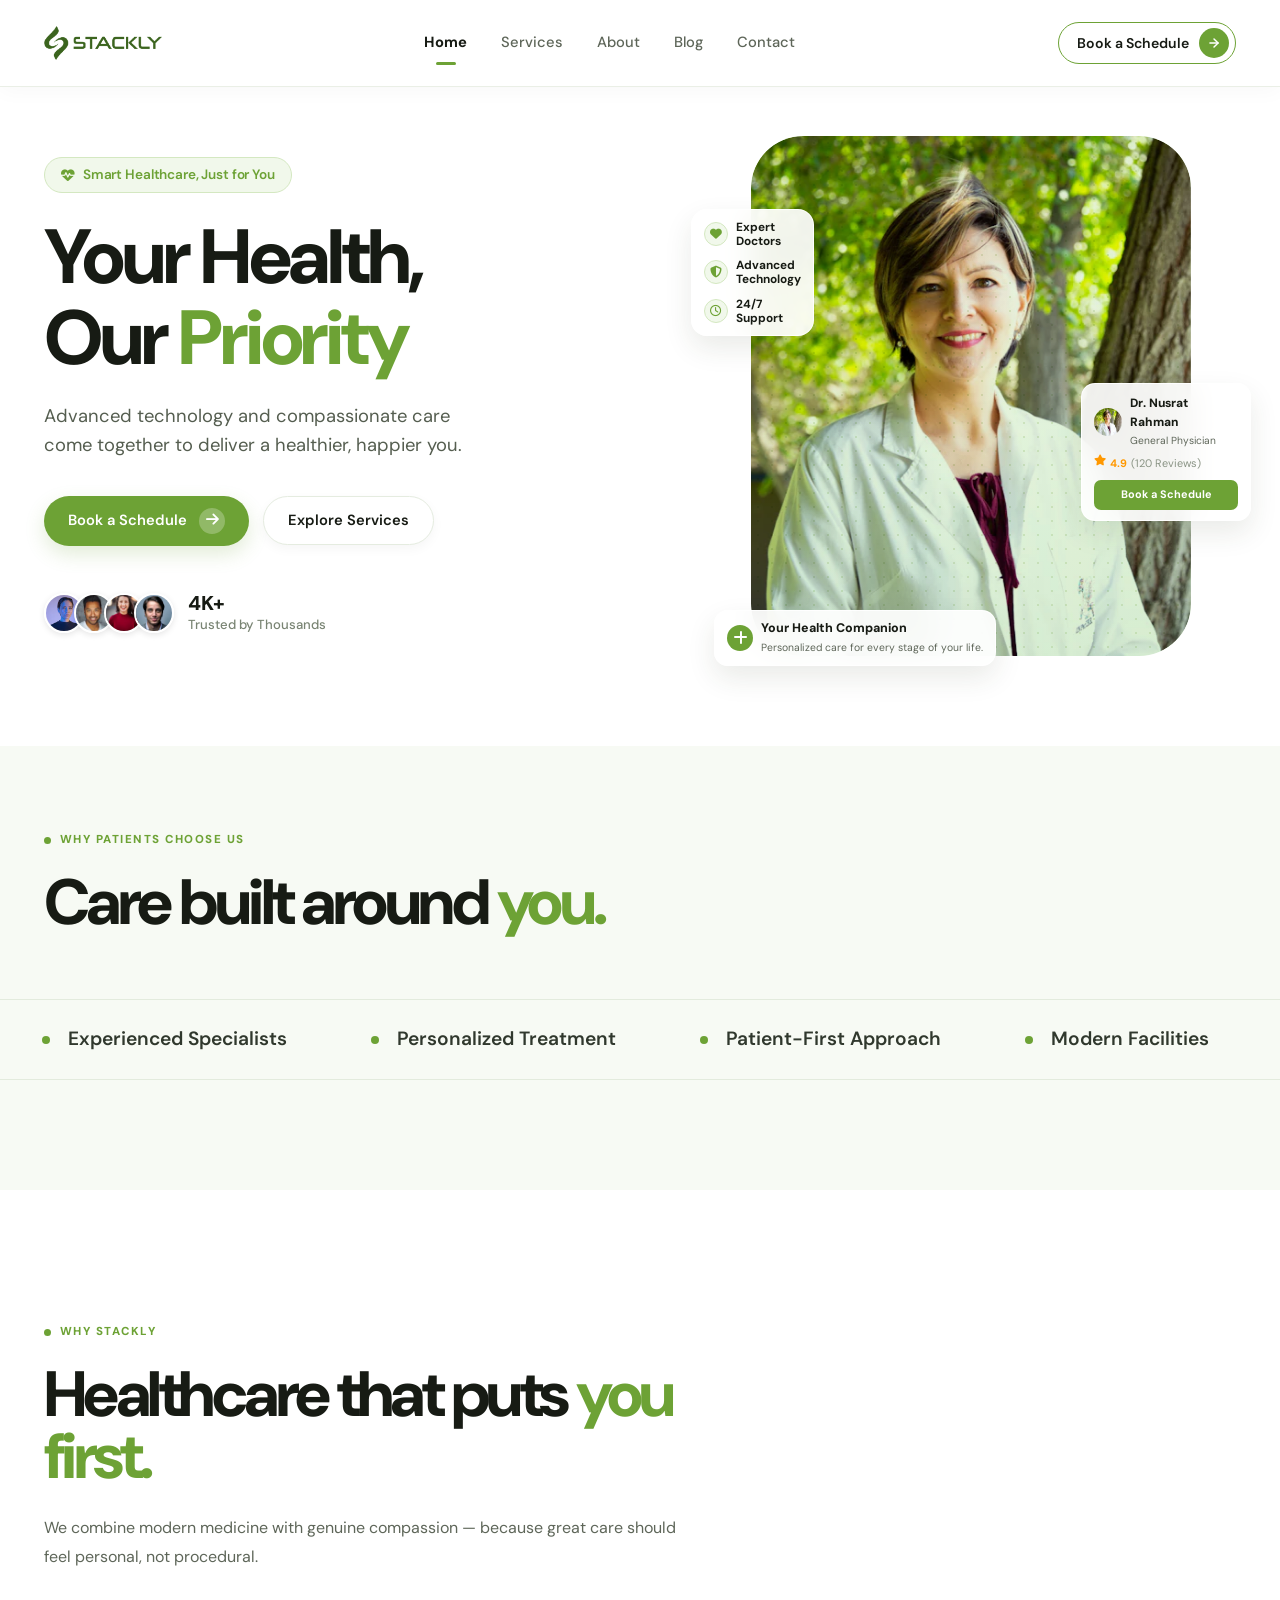
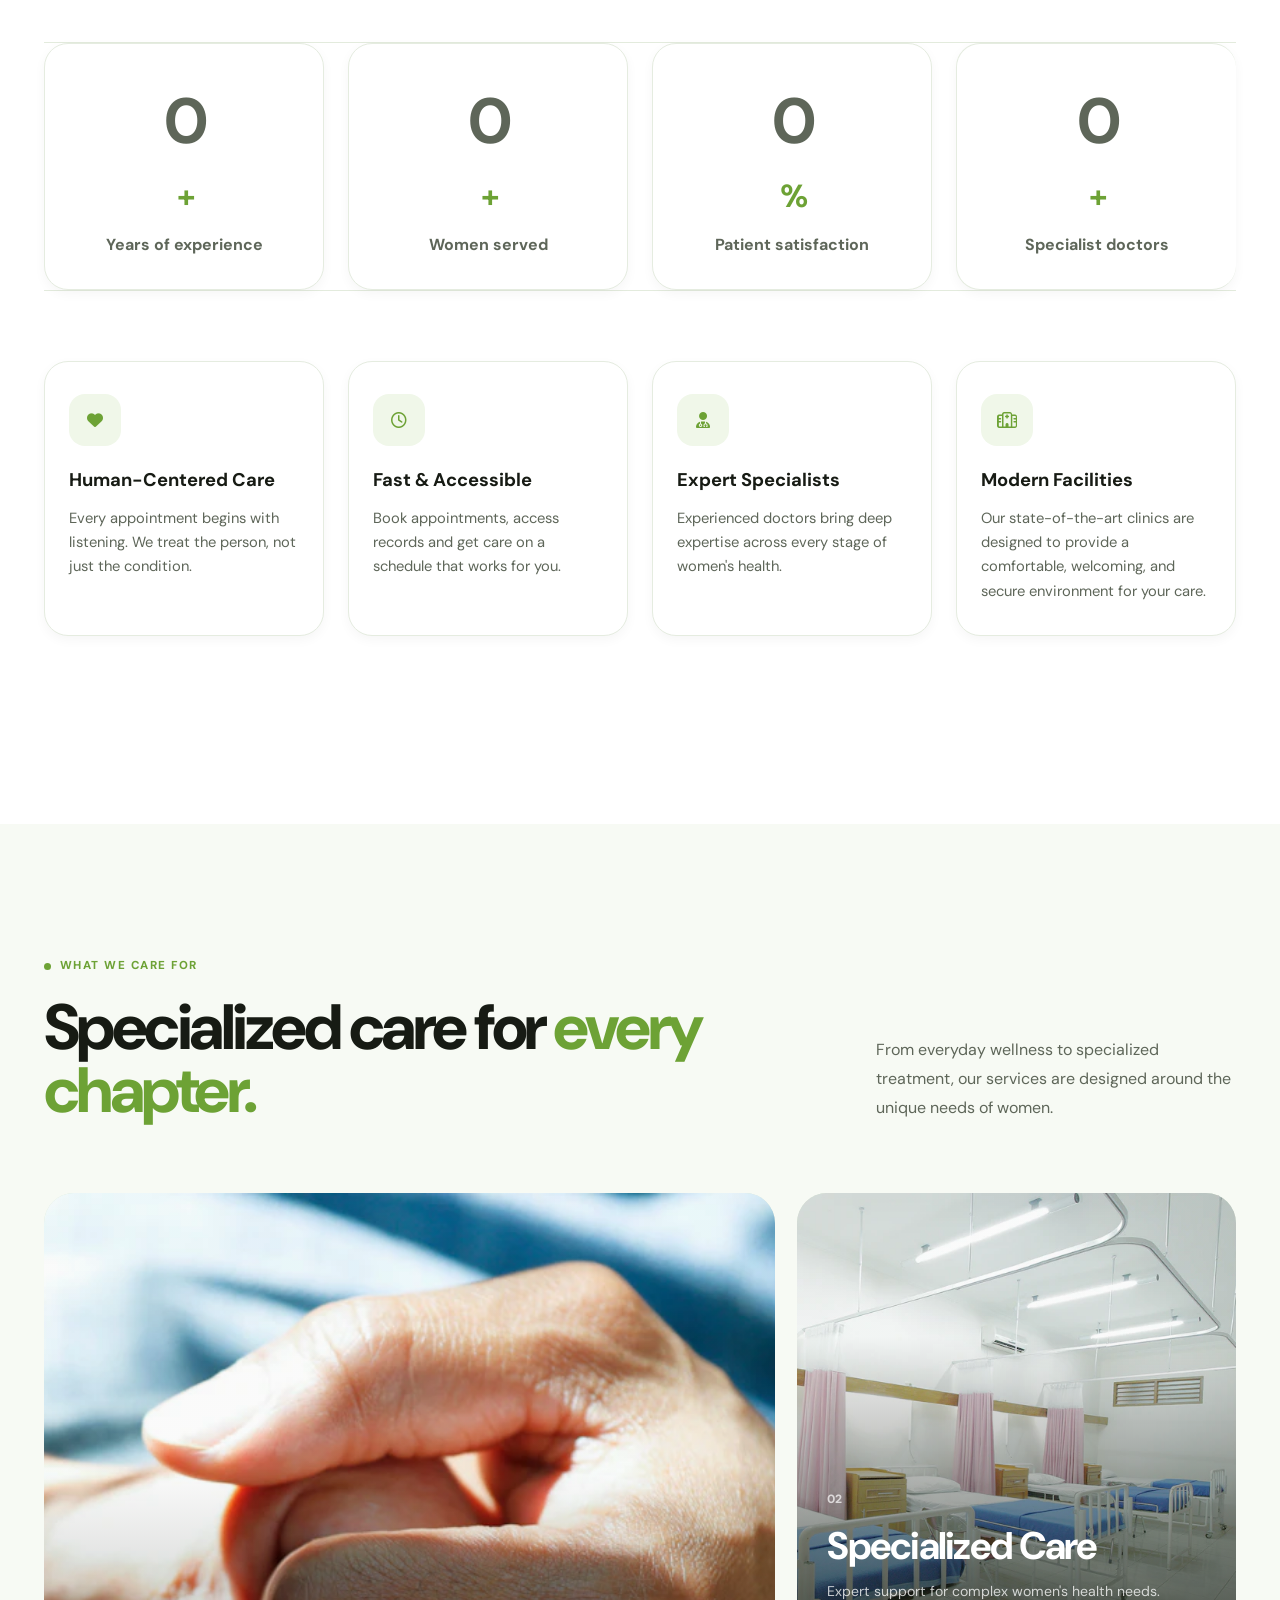
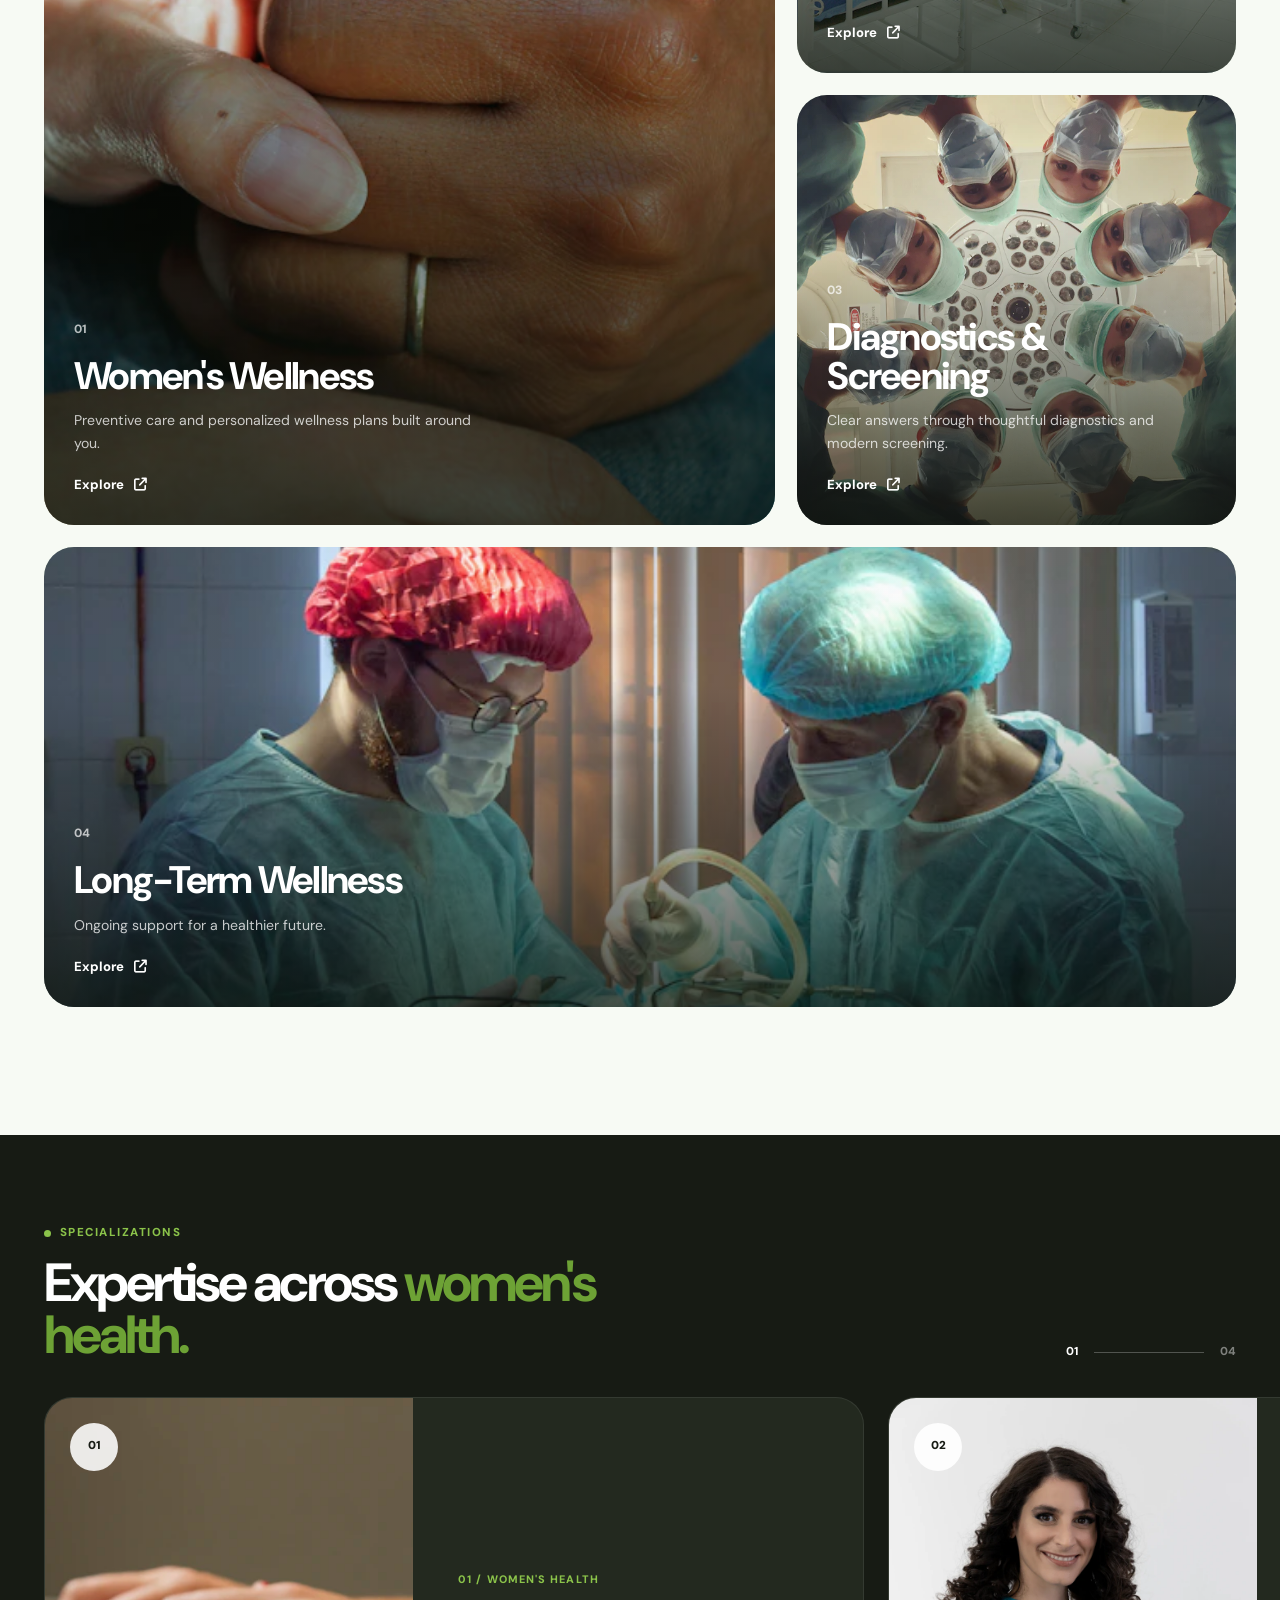
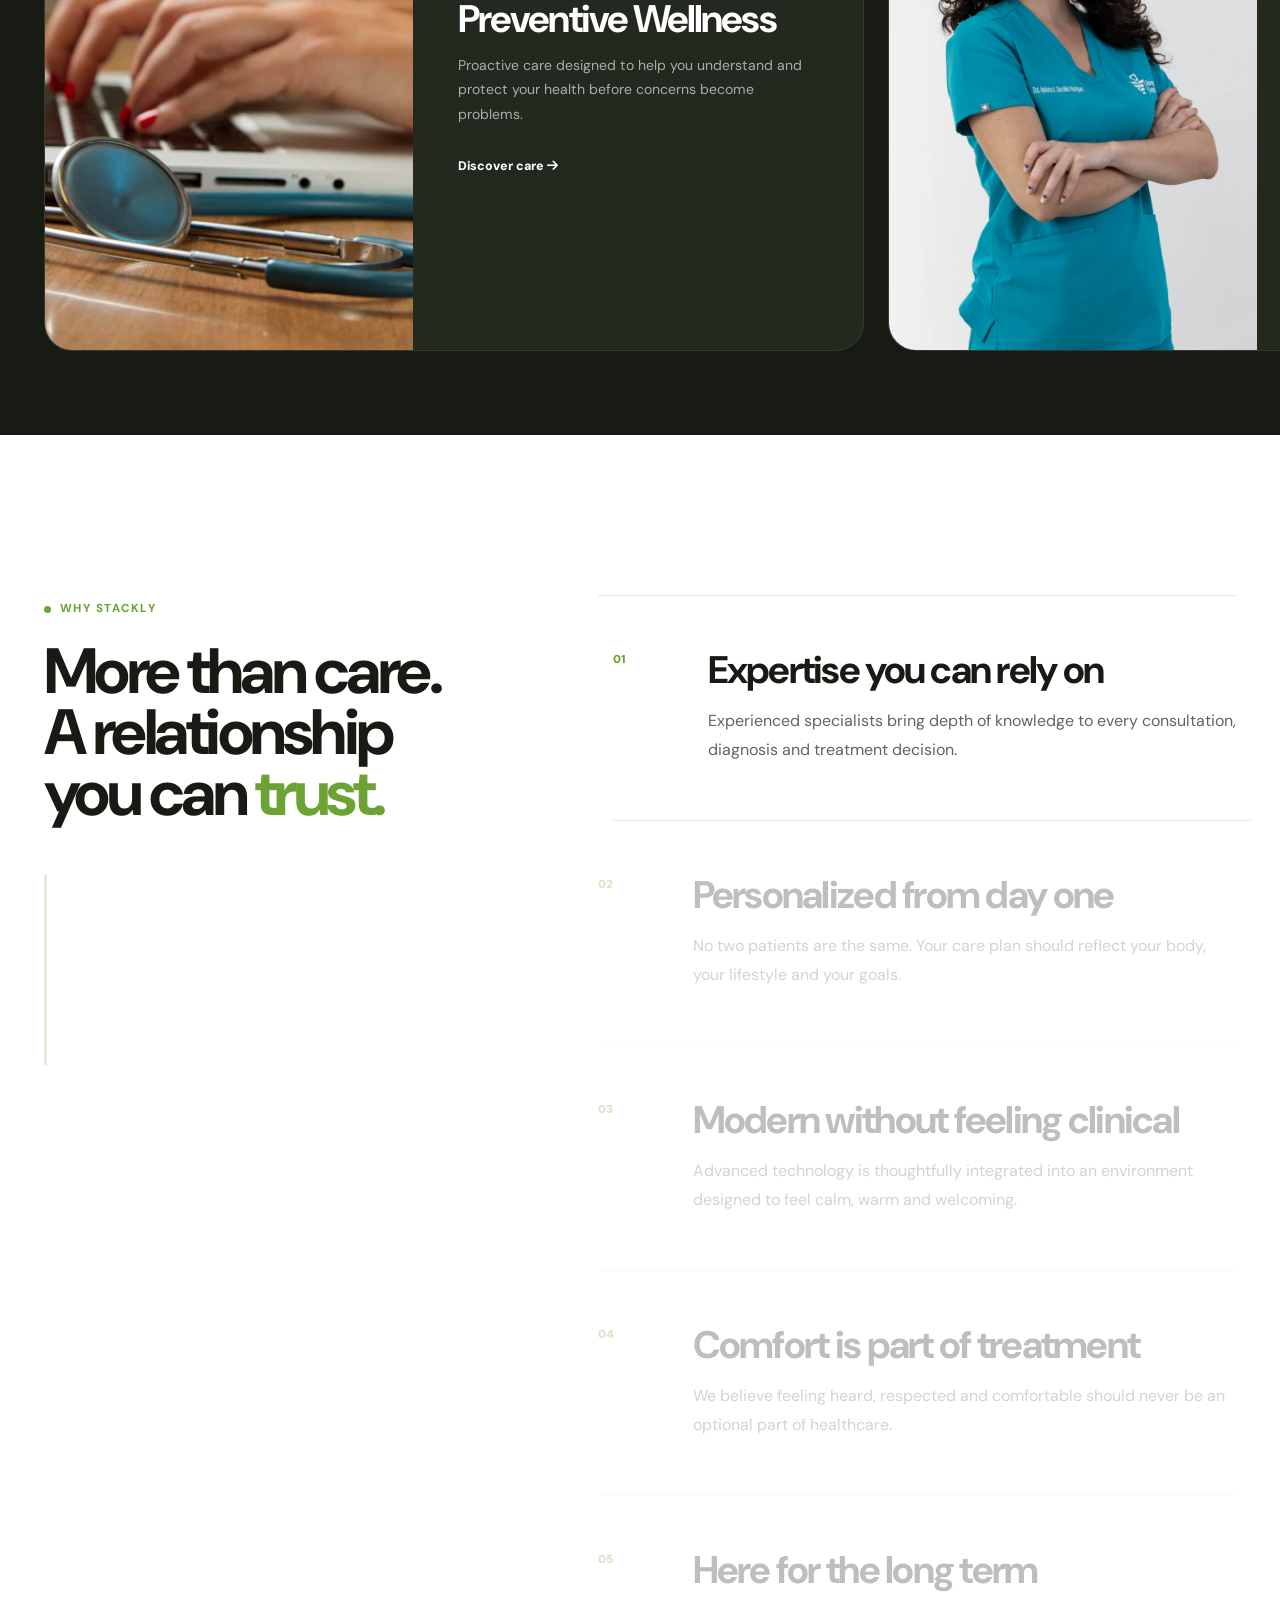
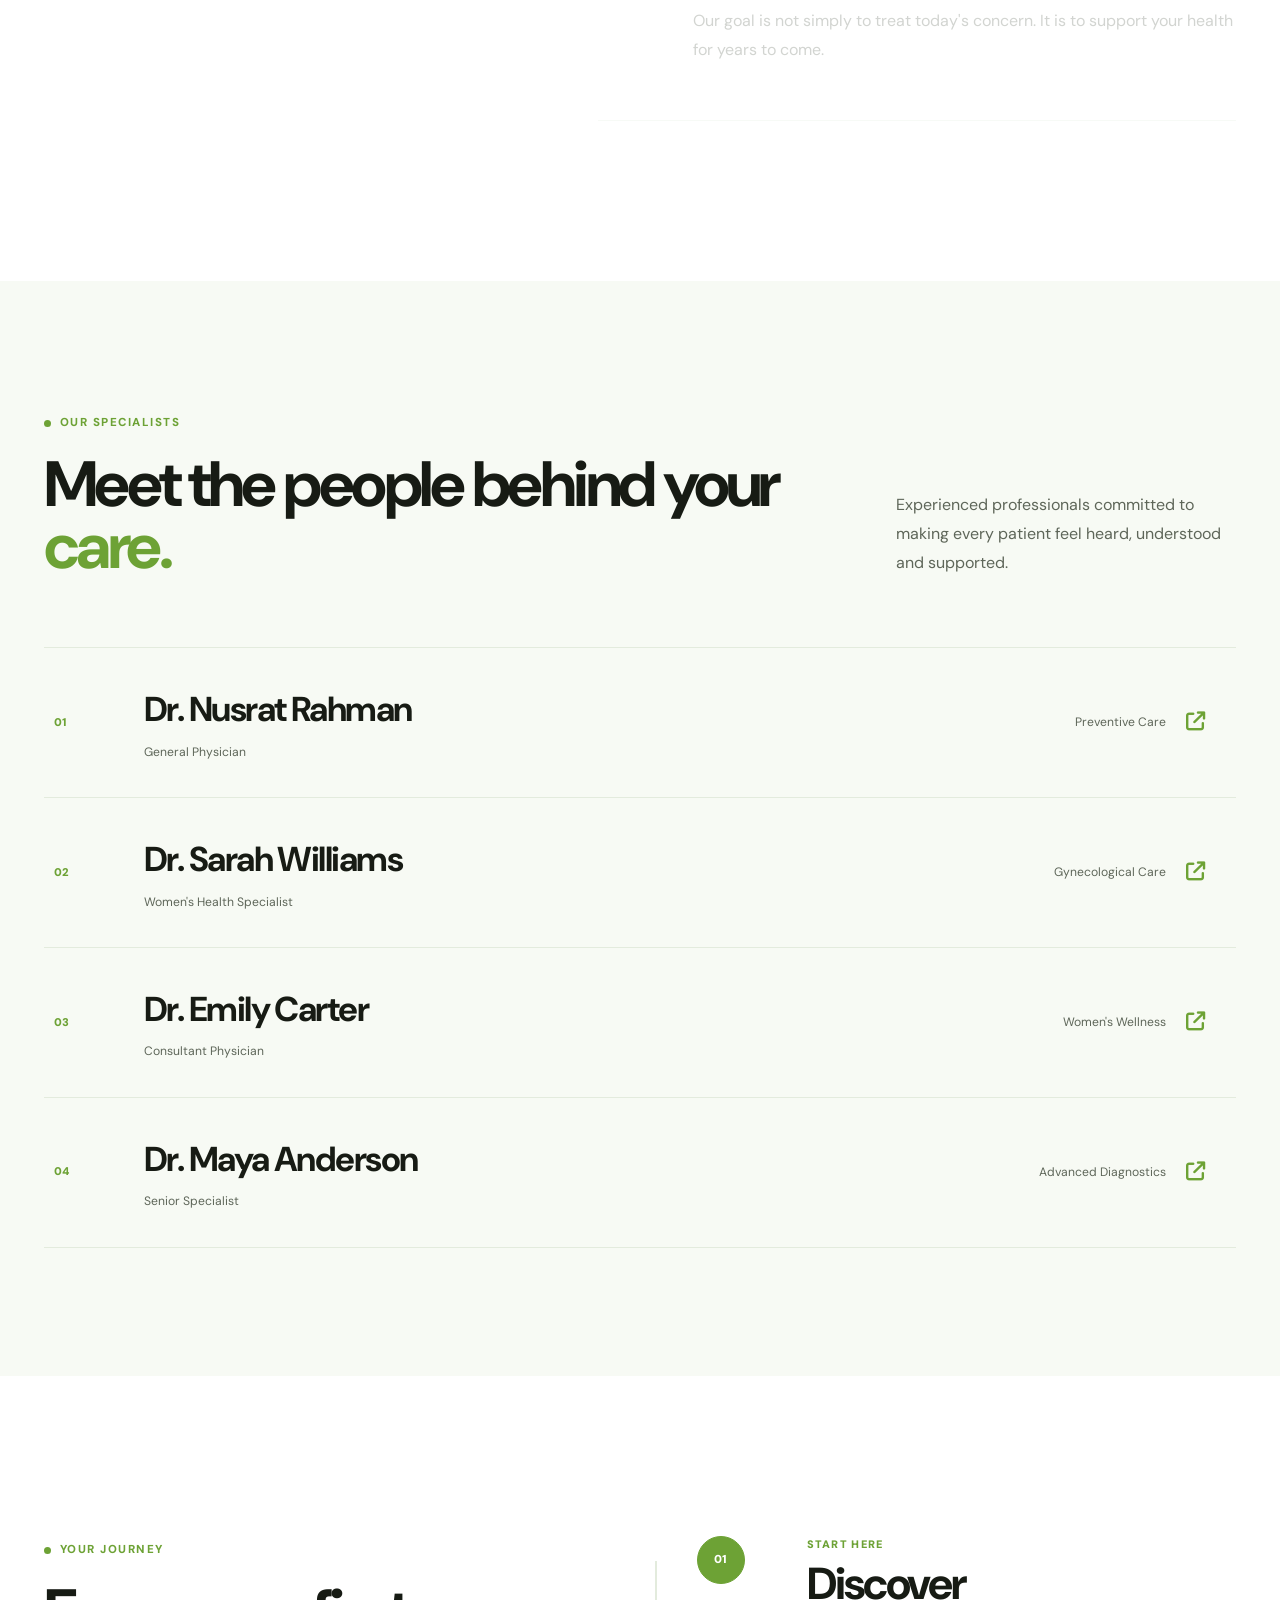
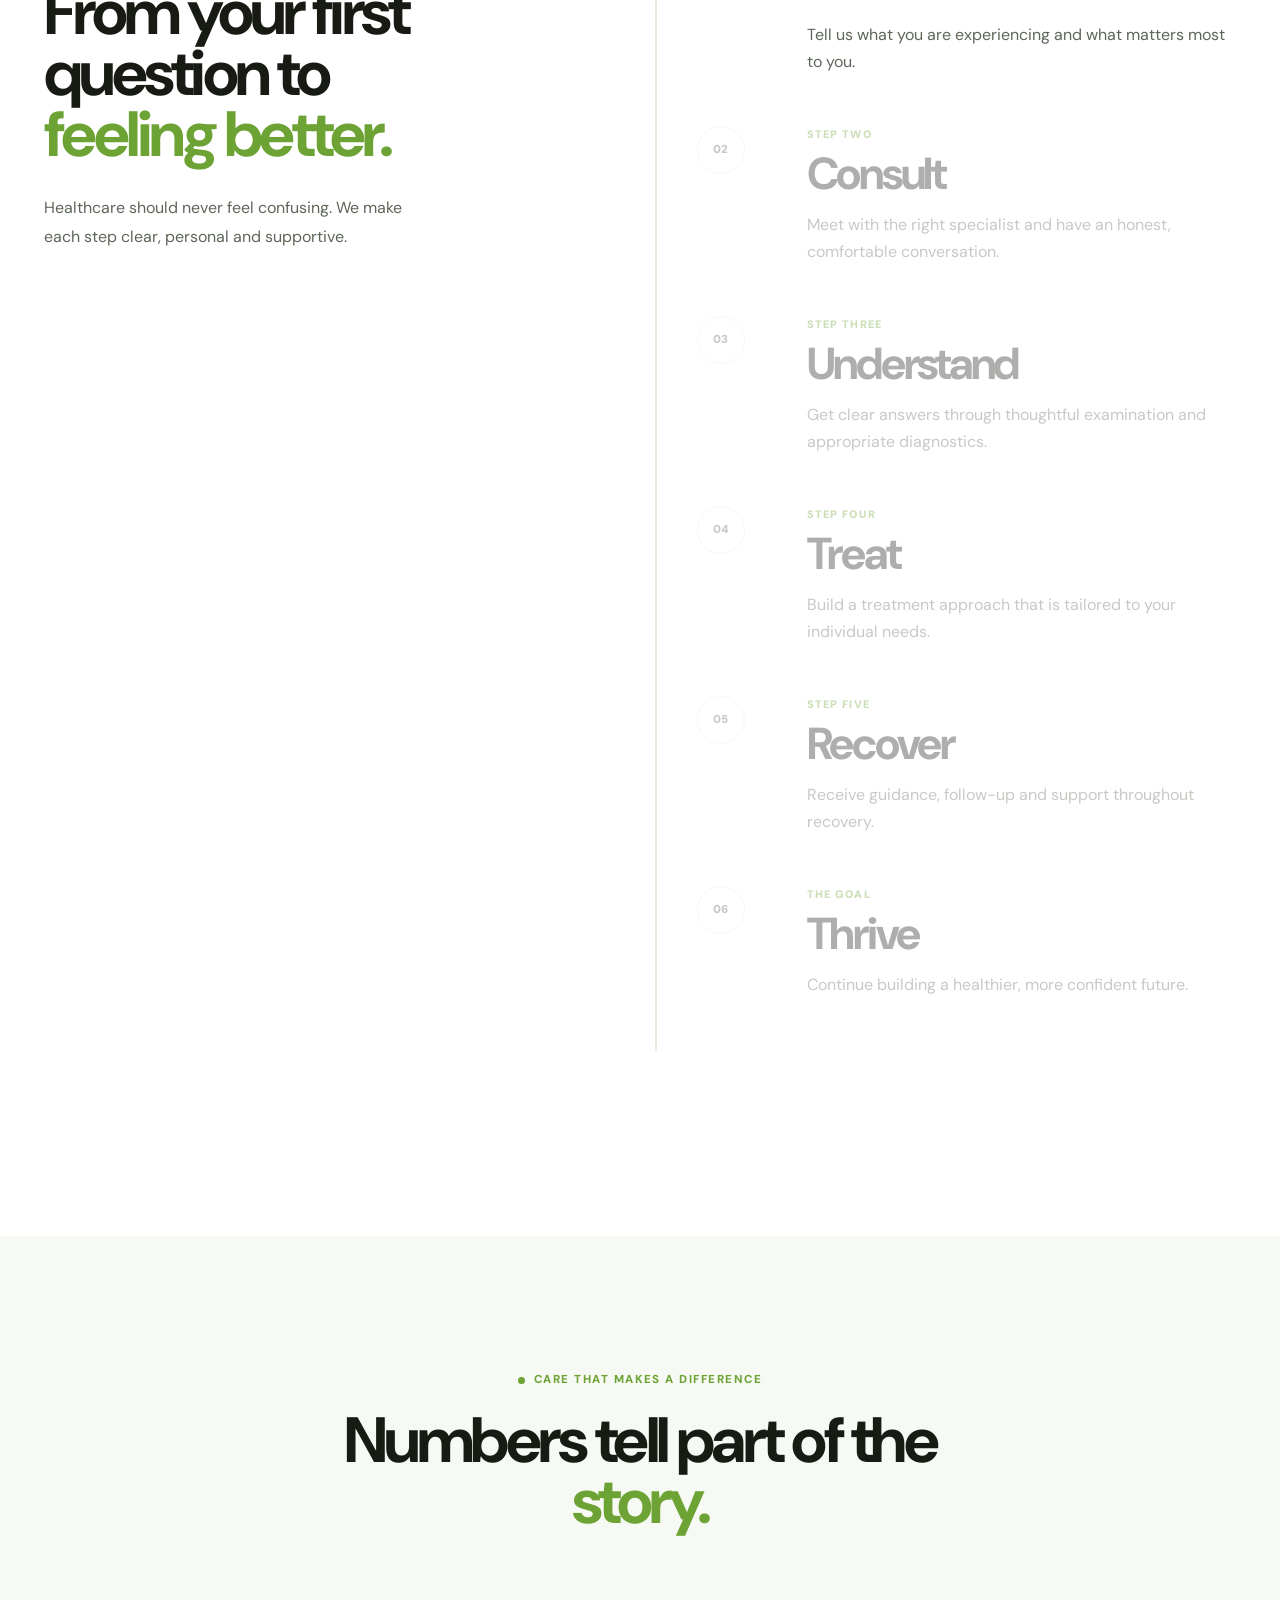
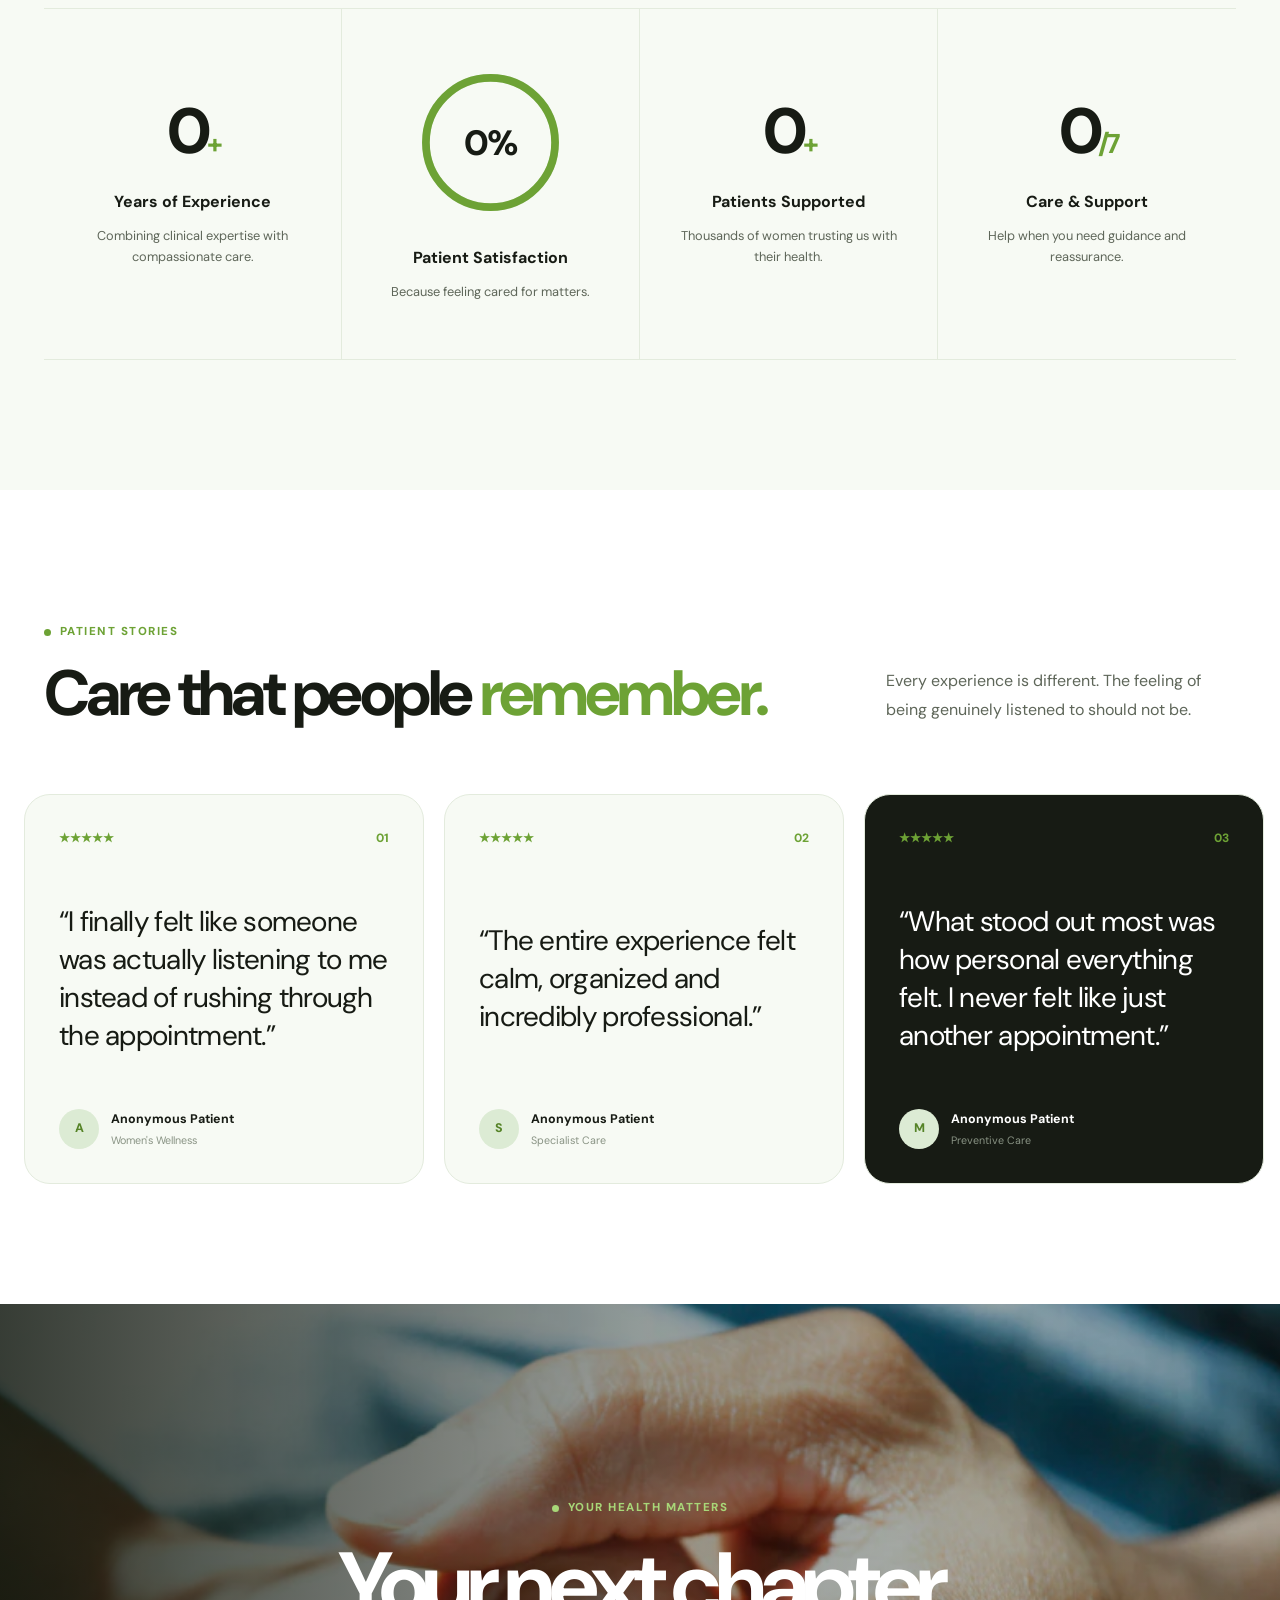
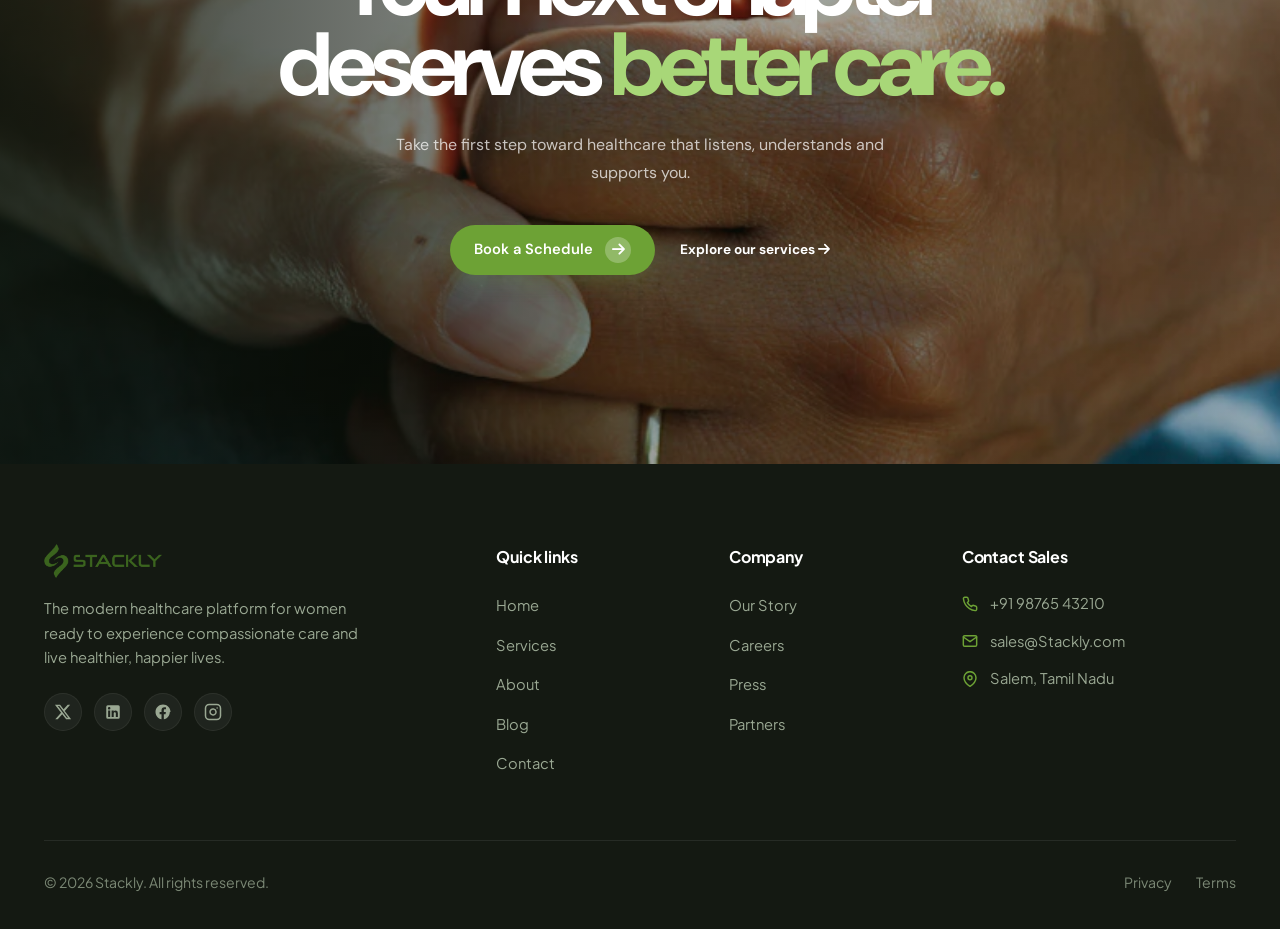
==== commit 8c56d65b: "updatedd" ====
--- a/index.html
+++ b/index.html
@@ -108,11 +108,11 @@
             </p>
 
             <div class="hero-actions">
-              <a href="404.html" class="btn btn-primary">
+              <a href="html/login.html" class="btn btn-primary">
                 <span>Book a Schedule</span>
                 <span class="btn-icon-circle"><i class="fa-solid fa-arrow-right"></i></span>
               </a>
-              <a href="404.html" class="btn btn-outline">Explore Services</a>
+              <a href="html/services.html" class="btn btn-outline">Explore Services</a>
             </div>
 
             <div class="hero-social-proof">
@@ -169,7 +169,7 @@
                 <i class="fa-solid fa-star"></i> 4.9
                 <span>(120 Reviews)</span>
               </div>
-              <a href="404.html" class="doctor-mini-btn">Book a Schedule</a>
+              <a href="html/login.html" class="doctor-mini-btn">Book a Schedule</a>
             </div>
 
             <div class="companion-card">
@@ -291,6 +291,17 @@
               of women's health.
             </p>
           </article>
+
+          <article class="why-pillar">
+            <div class="why-pillar-icon" aria-hidden="true">
+              <i class="fa-regular fa-hospital"></i>
+            </div>
+            <h3>Modern Facilities</h3>
+            <p>
+              Our state-of-the-art clinics are designed to provide a comfortable,
+              welcoming, and secure environment for your care.
+            </p>
+          </article>
         </div>
       </div>
     </section>
@@ -317,7 +328,7 @@
               <span>01</span>
               <h3>Women's Wellness</h3>
               <p>Preventive care and personalized wellness plans built around you.</p>
-              <a href="./404.html">Explore <i class="fa-solid fa-arrow-up-right-from-square"></i></a>
+              <a href="html/services.html">Explore <i class="fa-solid fa-arrow-up-right-from-square"></i></a>
             </div>
           </article>
 
@@ -727,9 +738,9 @@
         <h2>Your next chapter deserves <em>better care.</em></h2>
         <p>Take the first step toward healthcare that listens, understands and supports you.</p>
         <div class="final-cta-actions">
-          <a href="404.html" class="btn btn-primary"><span>Book a Schedule</span><span
+          <a href="html/login.html" class="btn btn-primary"><span>Book a Schedule</span><span
               class="btn-icon-circle"><i class="fa-solid fa-arrow-right"></i></span></a>
-          <a href="404.html" class="final-text-link">Explore our services <i
+          <a href="html/services.html" class="final-text-link">Explore our services <i
               class="fa-solid fa-arrow-right"></i></a>
         </div>
       </div>
--- a/index.css
+++ b/index.css
@@ -35,7 +35,6 @@
   font-family: "DM Sans", Arial, sans-serif;
   color: var(--text-main);
   background: #fff;
-  overflow-x: hidden;
 }
 
 body.no-scroll {
@@ -890,6 +889,7 @@
   display: grid;
   grid-template-columns: .8fr 1.2fr;
   gap: clamp(70px, 10vw, 160px);
+  align-items: start;
 }
 
 .why-intro {
@@ -1073,6 +1073,7 @@
   display: grid;
   grid-template-columns: .85fr 1.15fr;
   gap: clamp(70px, 11vw, 170px);
+  align-items: start;
 }
 
 .journey-intro {
@@ -1569,7 +1570,7 @@
 
 @media (max-width: 768px) {
   .container {
-    width: min(100% - 36px, var(--container));
+    width: min(100% - 36px, 1240px);
   }
 
   .hero-section {
--- a/global.css
+++ b/global.css
@@ -52,16 +52,20 @@
   -webkit-font-smoothing: antialiased;
   width: 100%;
   max-width: 100%;
-  overflow-x: hidden !important;
 }
 
 body {
   width: 100%;
   max-width: 100%;
-  overflow-x: hidden !important;
   line-height: 1.6;
   background-color: #ffffff;
   position: relative;
+}
+
+@media (max-width: 992px) {
+  html, body {
+    overflow-x: hidden !important;
+  }
 }
 
 main, section, footer, .container, .error-page {
@@ -644,7 +648,8 @@
 }
 
 body.no-scroll {
-  overflow: hidden;
+  overflow: hidden !important;
+  height: 100vh !important;
 }
 
 /* ==========================================================================
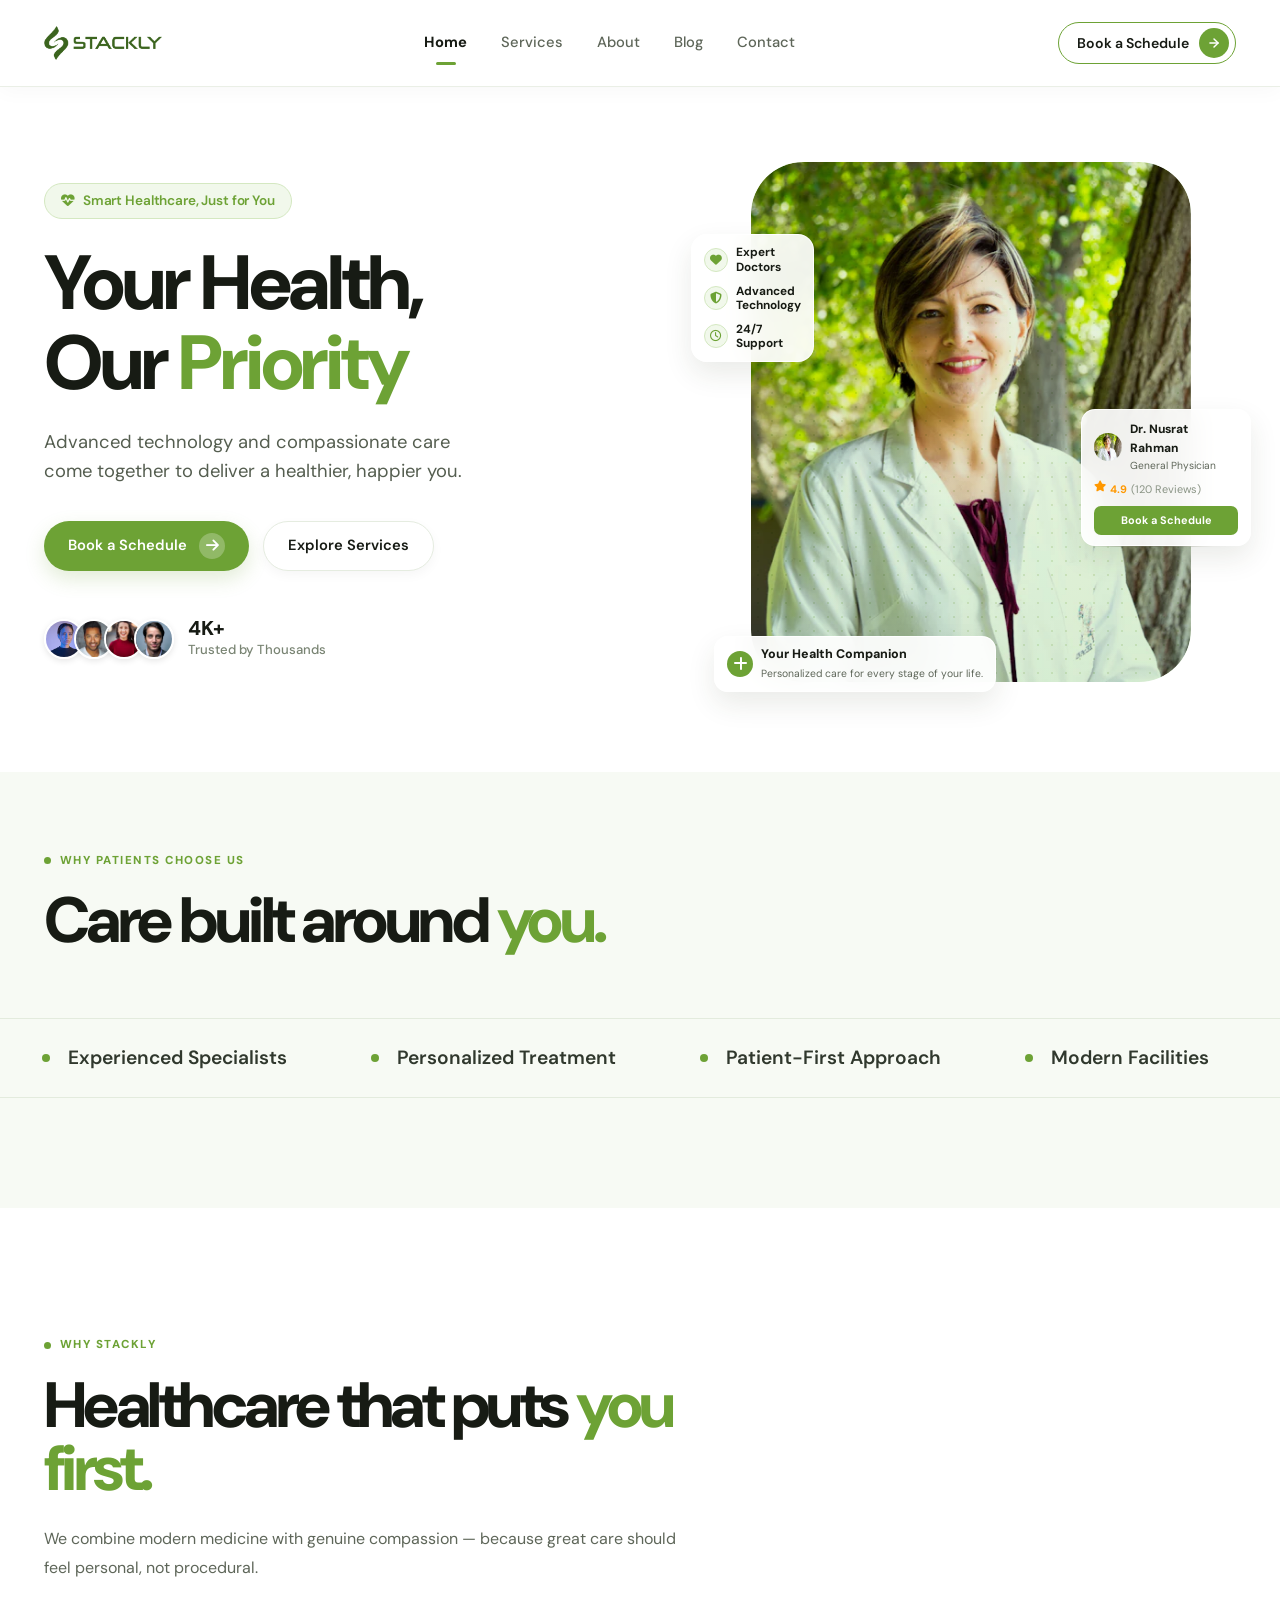
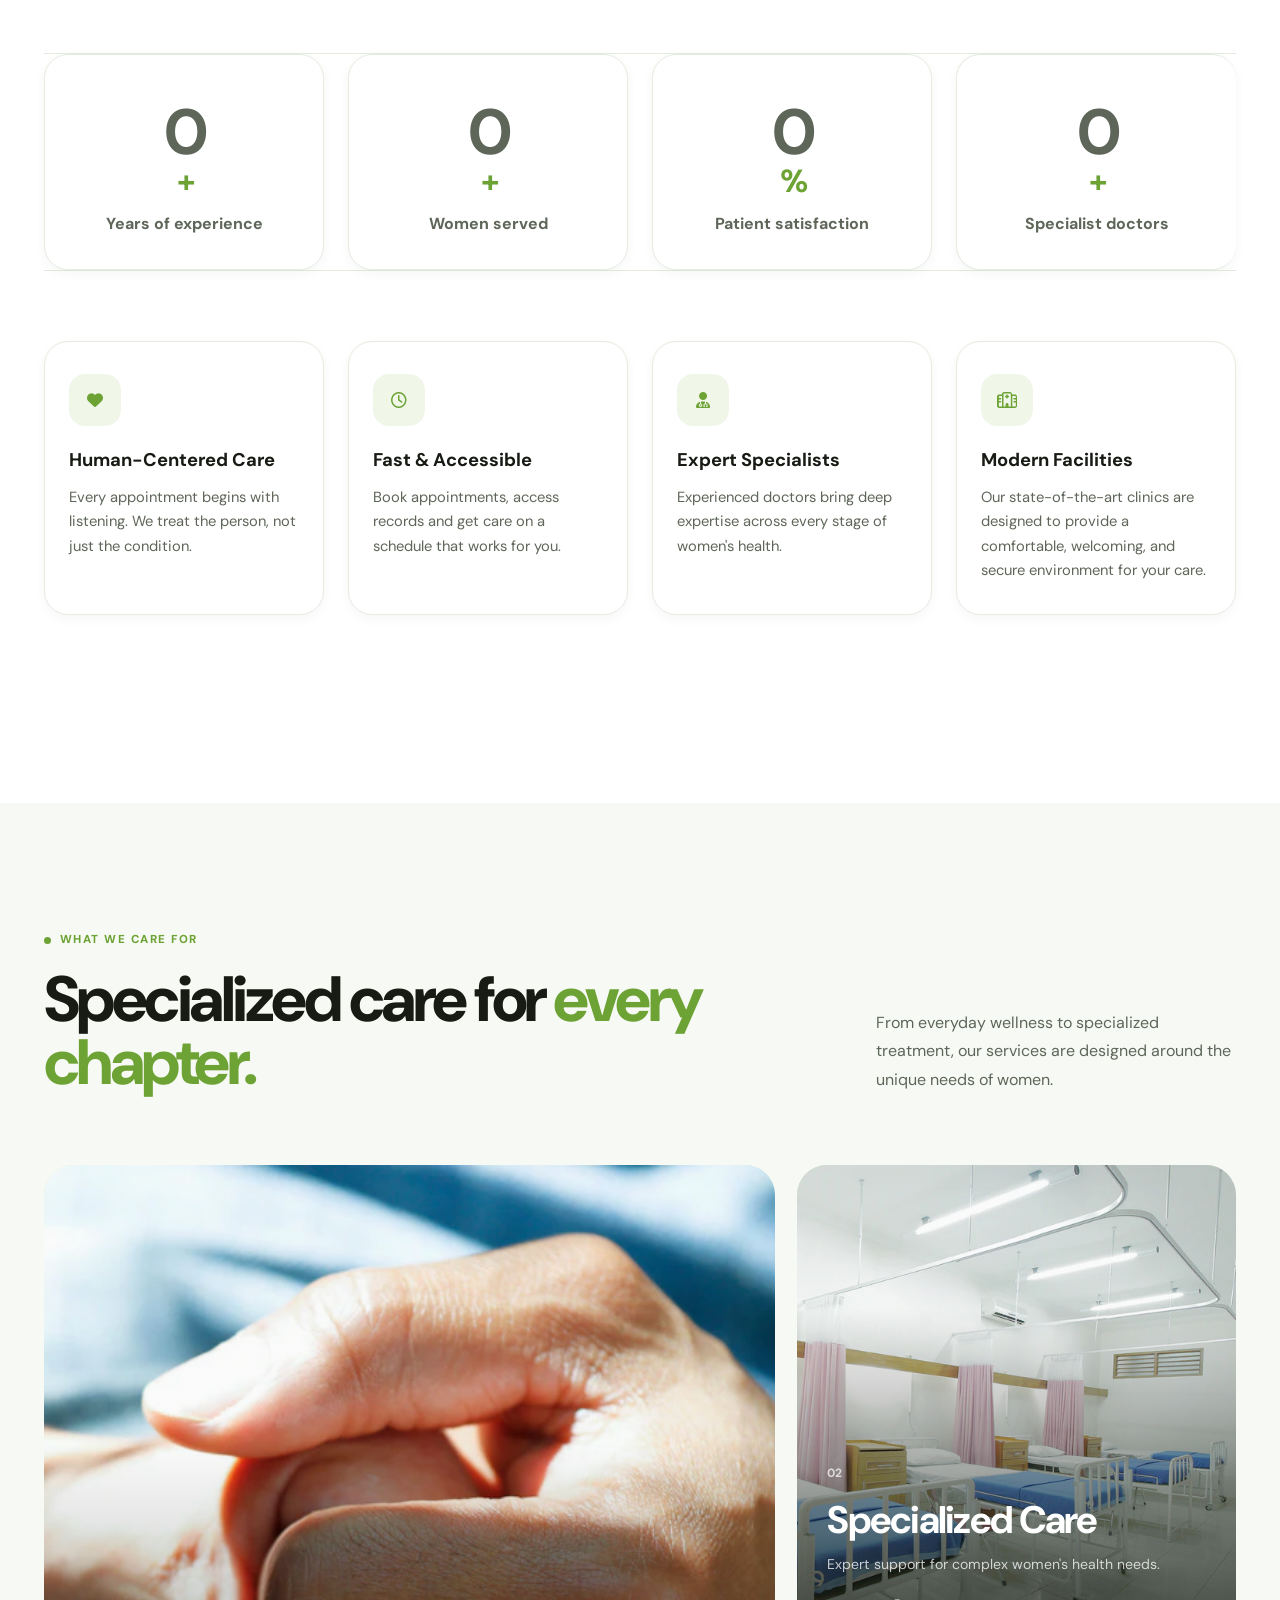
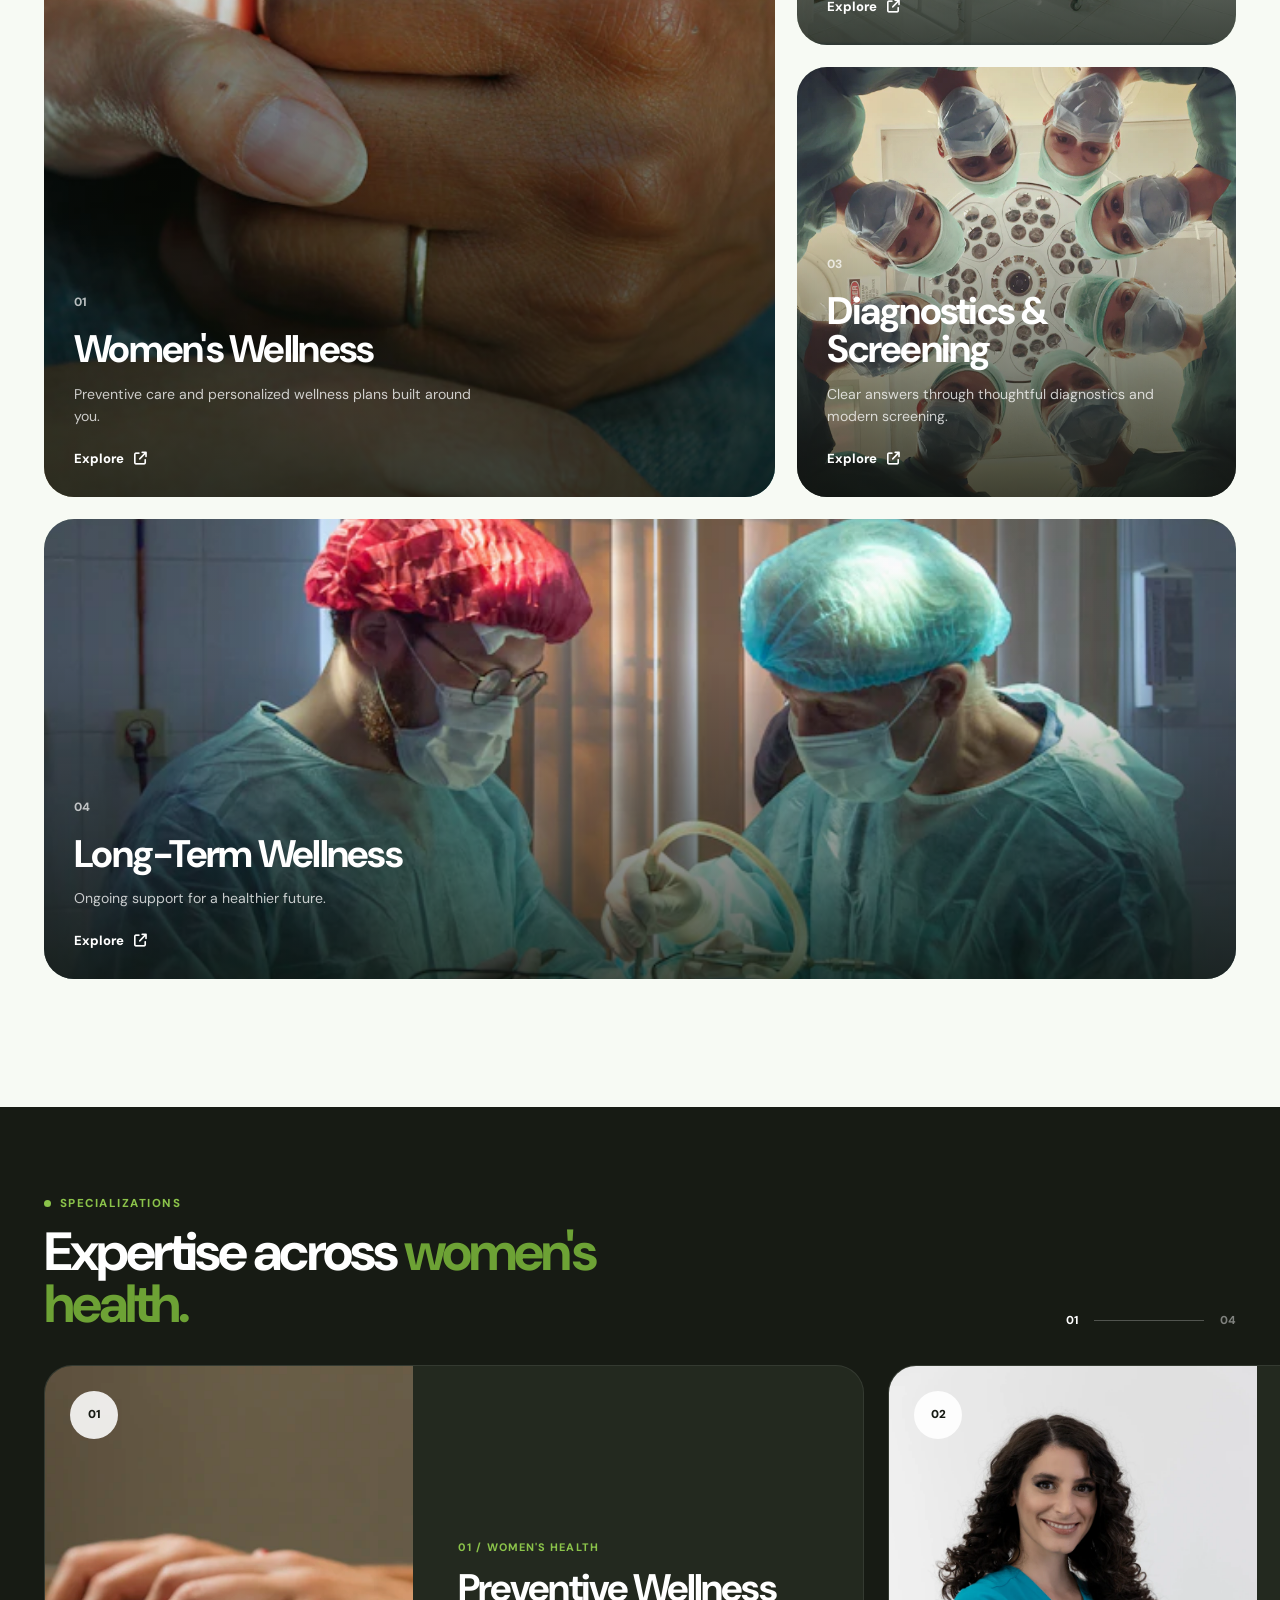
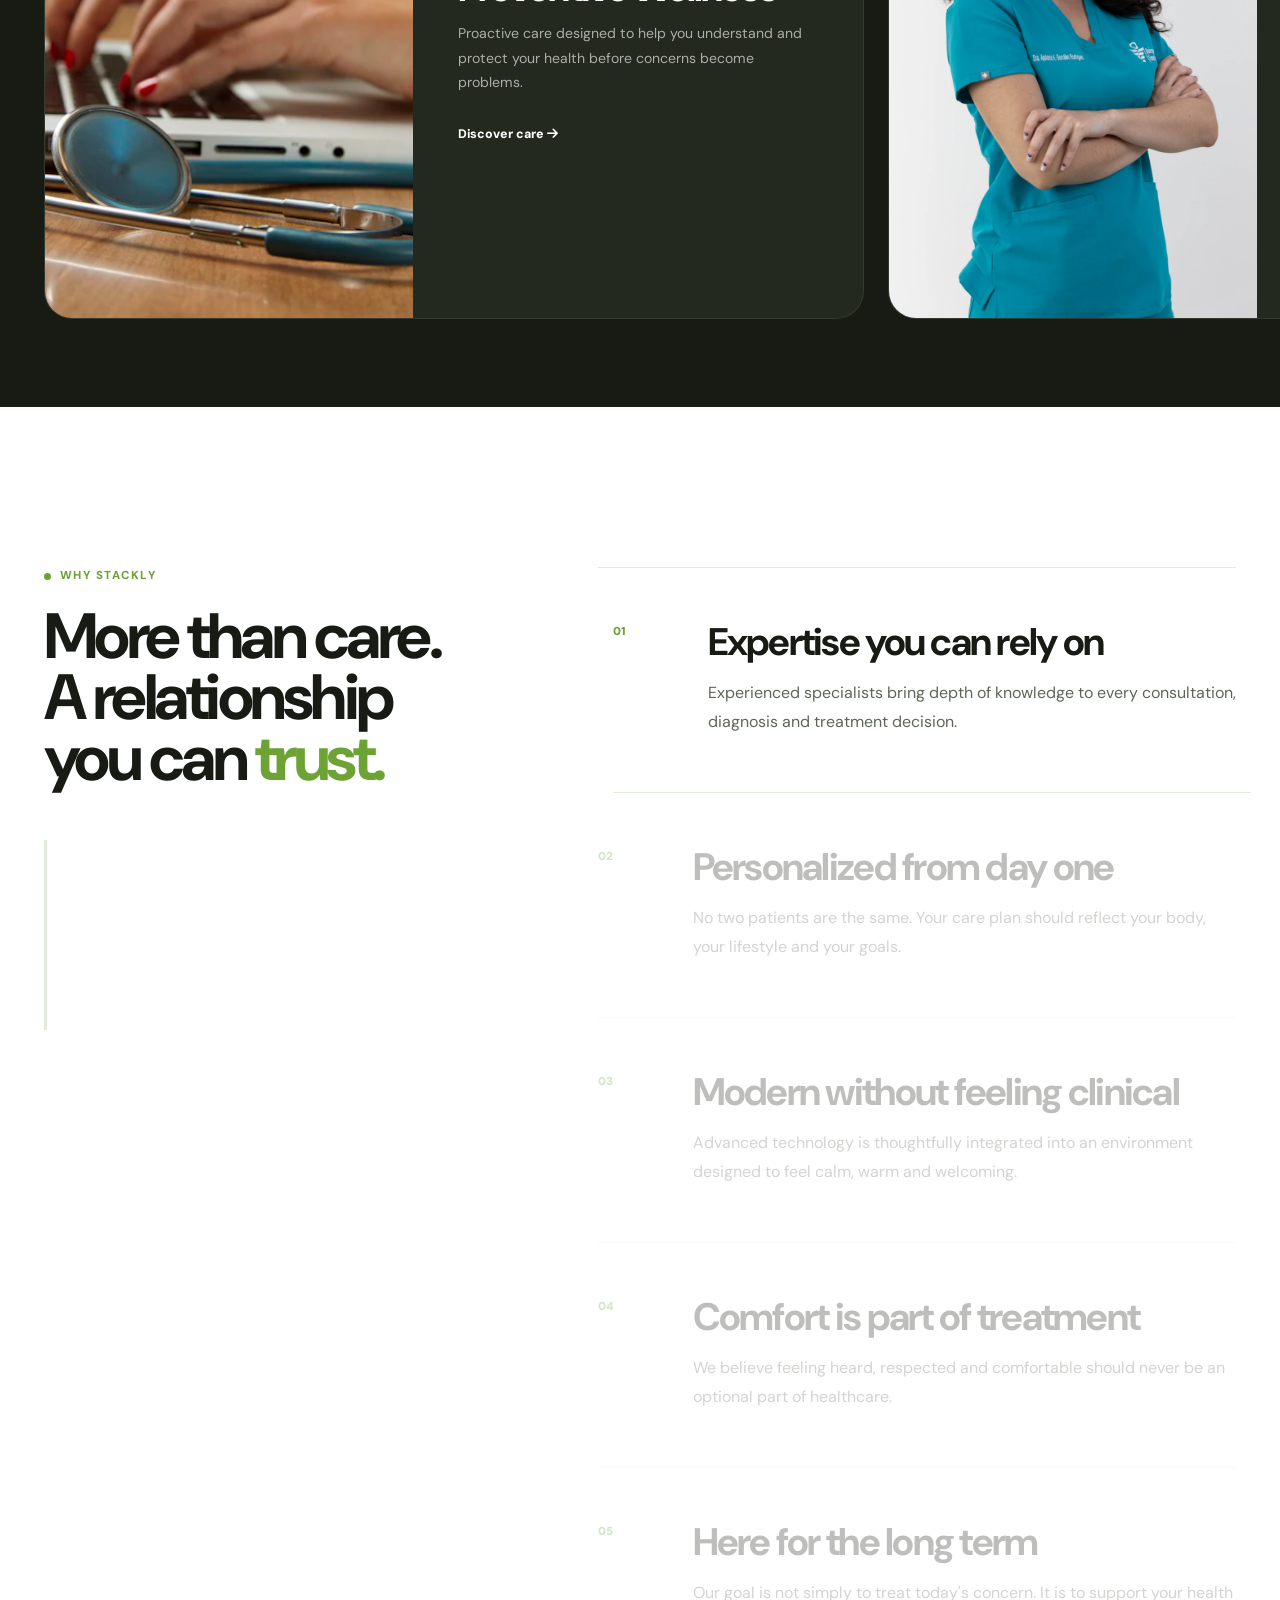
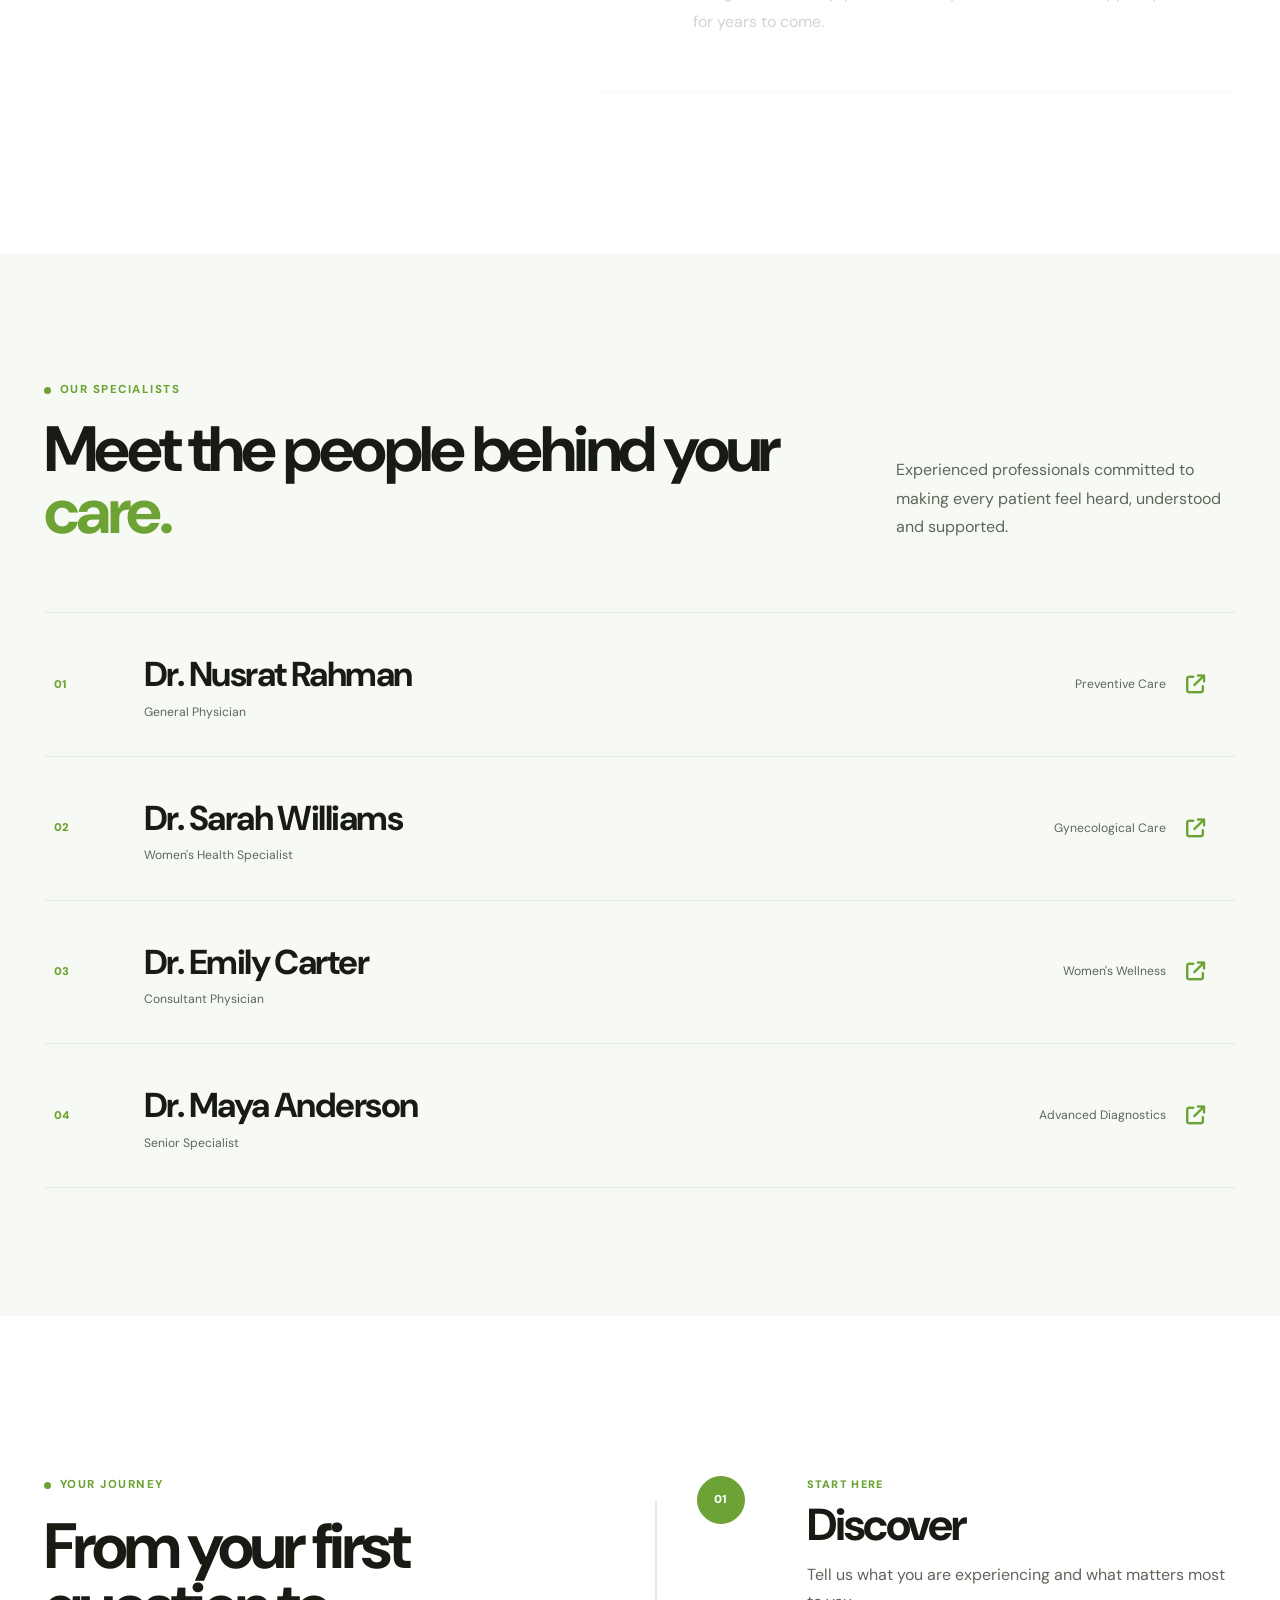
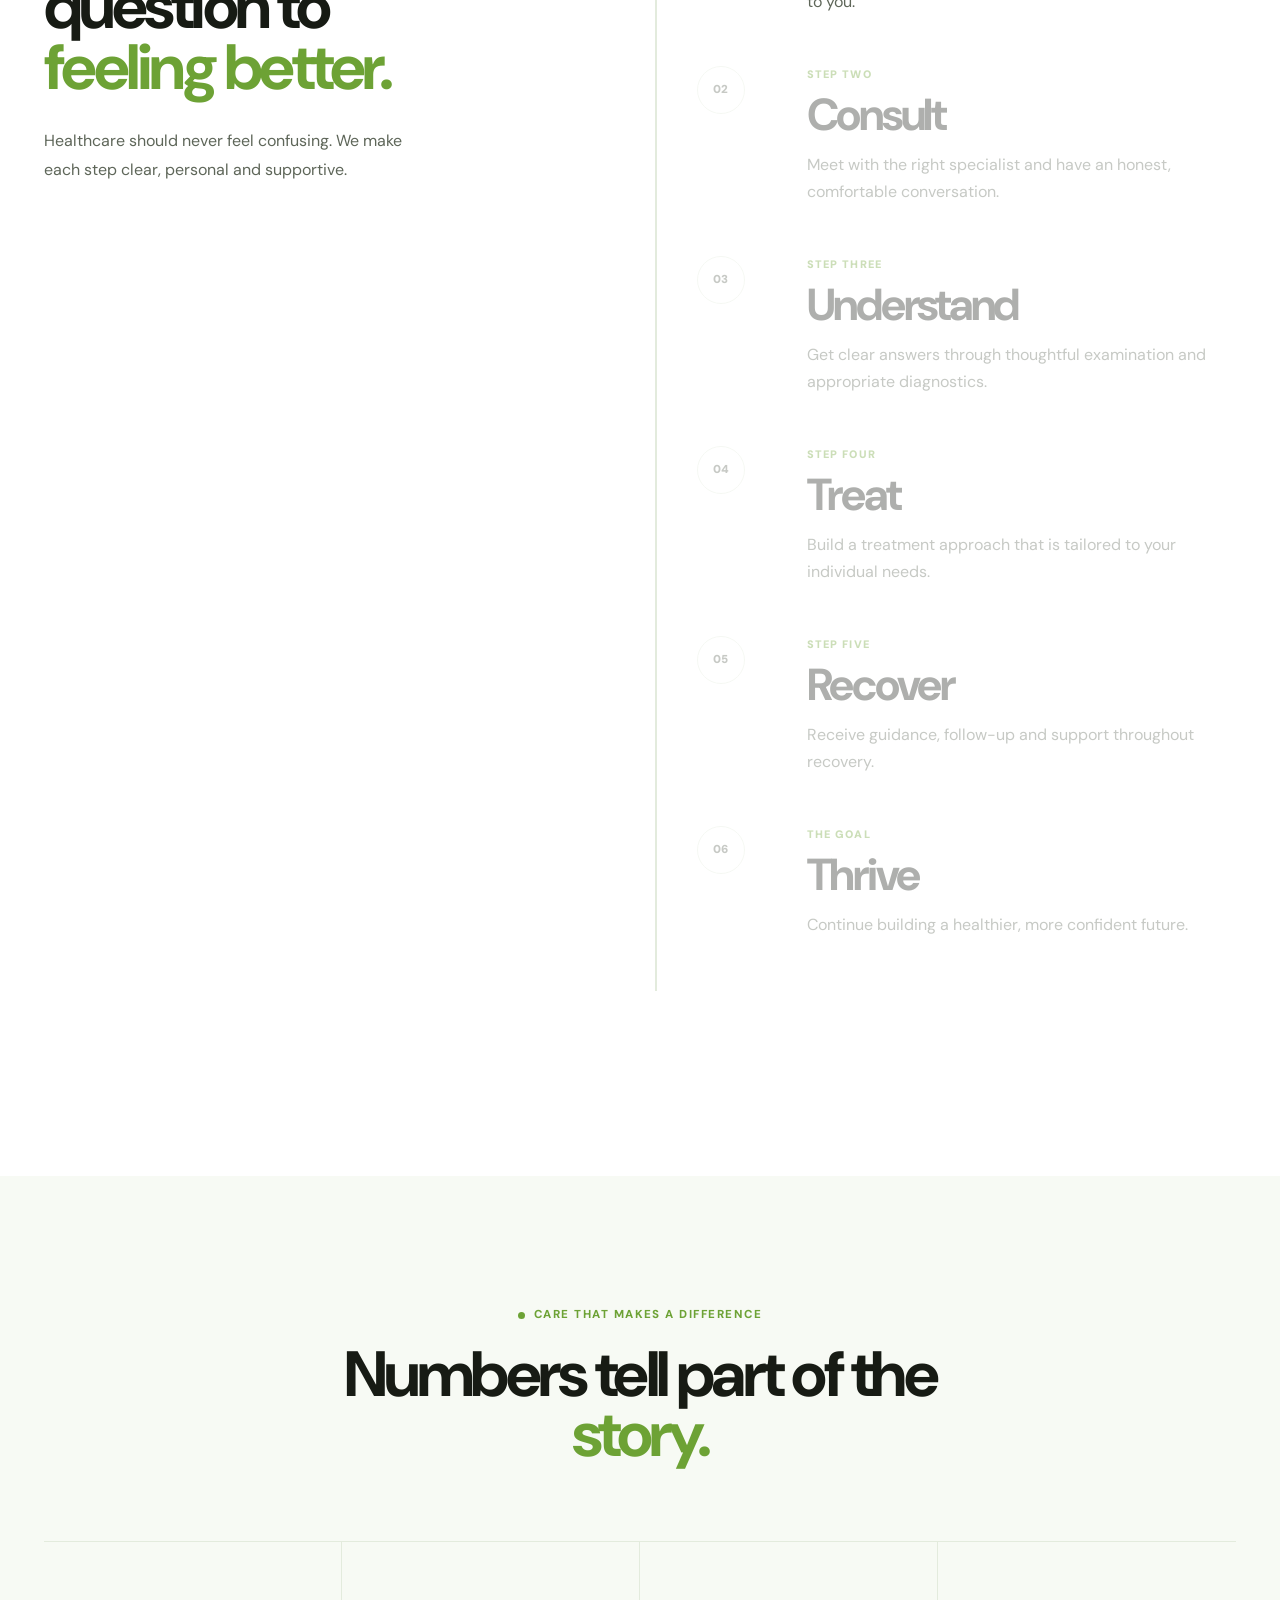
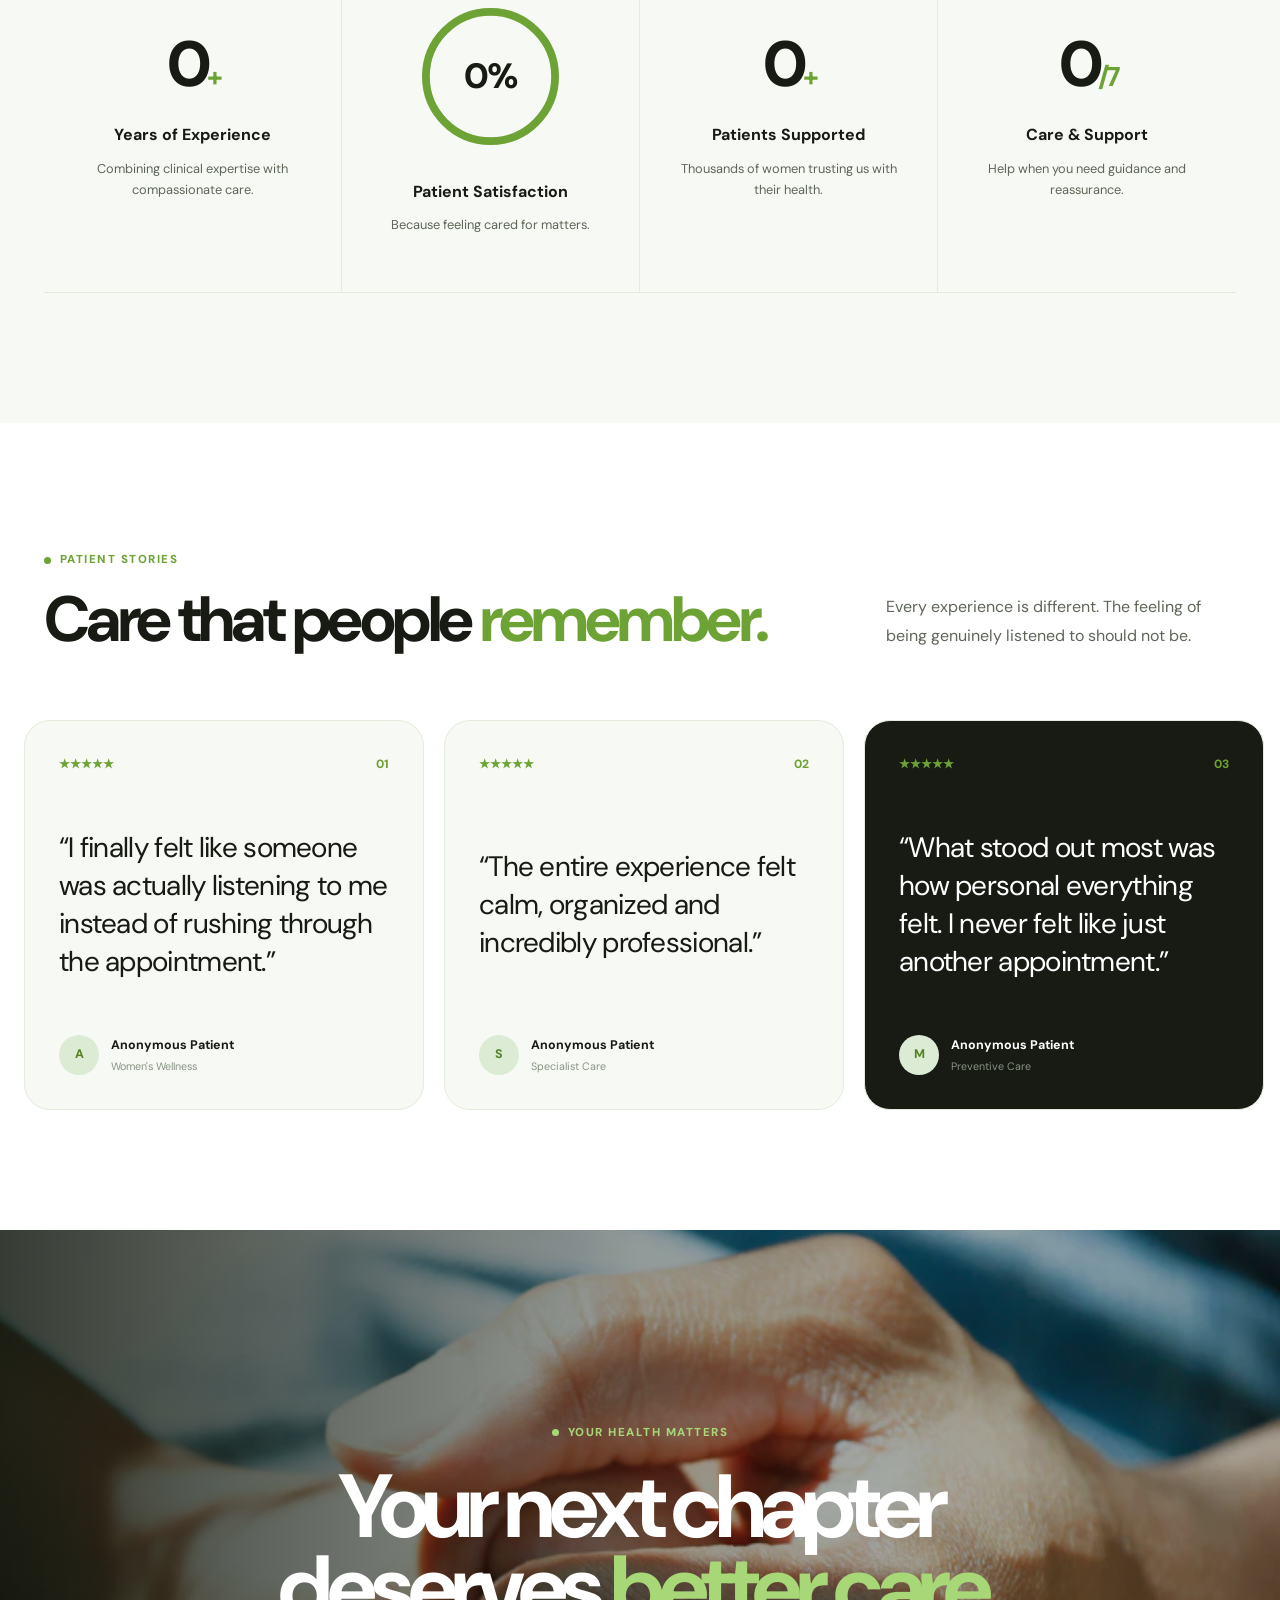
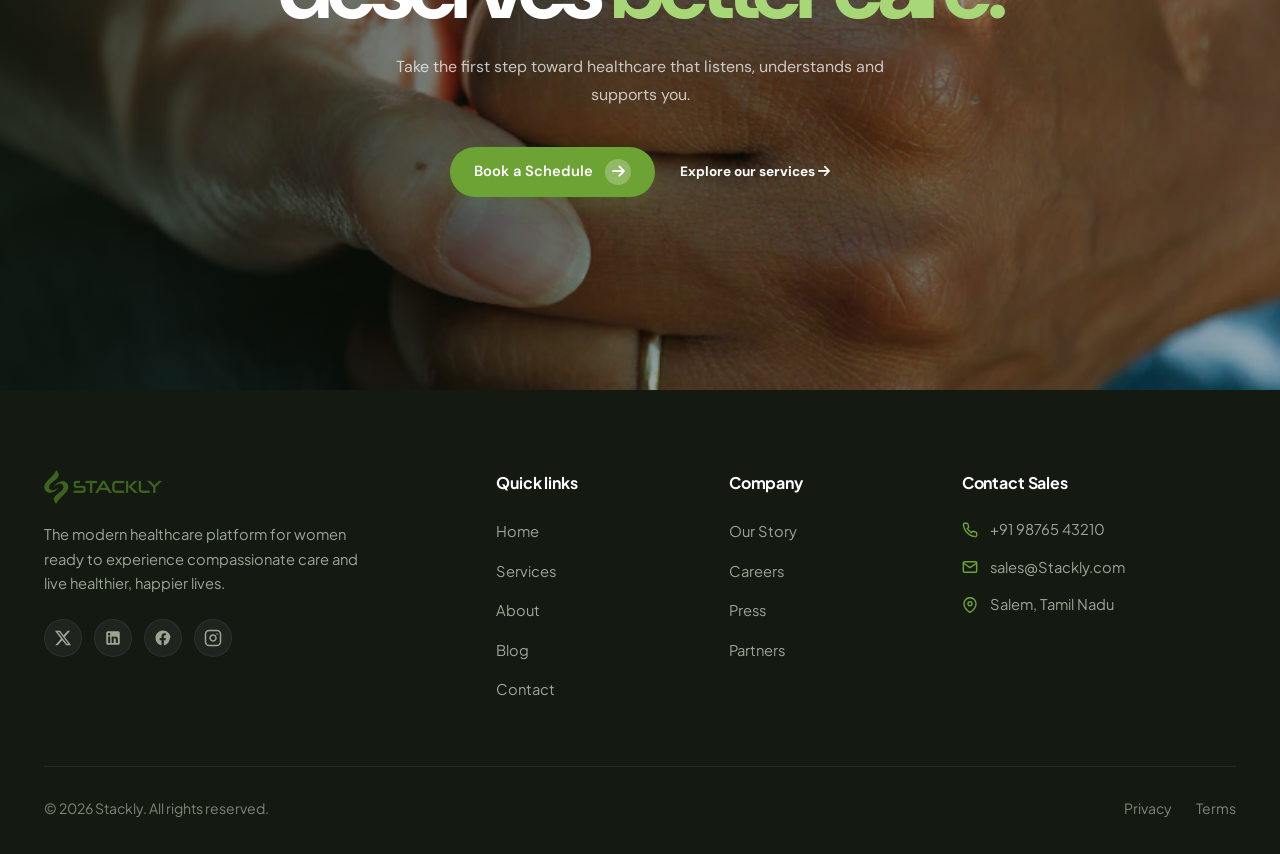
==== commit 0cabe434: "Refactor specializations scroll animation logic" ====
--- a/index.html
+++ b/index.html
@@ -1,4 +1,4 @@
-<!DOCTYPE html>
+​<!DOCTYPE html>
 <html lang="en">
 
 <head>
@@ -833,6 +833,10 @@
   </footer>
 
   <script>
+    if ('scrollRestoration' in history) {
+      history.scrollRestoration = 'manual';
+    }
+
     window.addEventListener('load', () => {
       const loader = document.getElementById('pageLoader');
       if (loader) loader.classList.add('hidden');
@@ -869,7 +873,6 @@
         });
 
         gsap.to('.trust-track', { xPercent: -50, duration: 30, ease: 'none', repeat: -1 });
-
 
         // WHY STACKLY — animated metrics
         const whyMetrics = gsap.utils.toArray('.why-counter');
@@ -918,30 +921,42 @@
           scrollTrigger: { trigger: '.services-art-grid', start: 'top 80%', once: true }
         });
 
-        if (window.innerWidth > 768) {
-          const track = document.querySelector('.specializations-track');
-          const section = document.querySelector('.specializations-section');
-
-          if (track && section && track.scrollWidth > window.innerWidth) {
-            const amount = () => Math.max(0, track.scrollWidth - window.innerWidth + 80);
-            gsap.to(track, {
-              x: () => -amount(),
-              ease: 'none',
-              scrollTrigger: {
-                trigger: section,
-                start: 'top top',
-                end: () => '+=' + (amount() + window.innerHeight),
-                pin: true,
-                scrub: 1,
-                invalidateOnRefresh: true,
-                onUpdate: self => {
-                  const current = document.querySelector('.progress-current');
-                  if (current) current.textContent = String(Math.min(4, Math.max(1, Math.ceil(self.progress * 4)))).padStart(2, '0');
+        // SPECIALIZATIONS - Horizontal Scroll Animation
+        const specTrack = document.querySelector('.specializations-track');
+        const specSection = document.querySelector('.specializations-section');
+
+        if (specTrack && specSection) {
+          const getScrollAmount = () => Math.max(0, specTrack.scrollWidth - window.innerWidth + (window.innerWidth <= 768 ? 40 : 80));
+
+          gsap.to(specTrack, {
+            x: () => -getScrollAmount(),
+            ease: 'none',
+            scrollTrigger: {
+              trigger: specSection,
+              start: 'top top',
+              end: () => '+=' + (getScrollAmount() + window.innerHeight),
+              pin: true,
+              scrub: 1,
+              anticipatePin: 1,
+              invalidateOnRefresh: true,
+              onUpdate: self => {
+                const current = document.querySelector('.progress-current');
+                if (current) {
+                  current.textContent = String(Math.min(4, Math.max(1, Math.ceil(self.progress * 4)))).padStart(2, '0');
                 }
               }
-            });
-          }
+            }
+          });
+
+          specTrack.querySelectorAll('img').forEach(img => {
+            if (!img.complete) {
+              img.addEventListener('load', () => ScrollTrigger.refresh());
+            }
+          });
         }
+
+        setTimeout(() => ScrollTrigger.refresh(), 100);
+        window.addEventListener('resize', () => ScrollTrigger.refresh());
 
         const whyItems = gsap.utils.toArray('.why-story-item');
         whyItems.forEach((item, index) => {
@@ -1098,4 +1113,4 @@
   </script>
 </body>
 
-</html>+</html>
--- a/global.css
+++ b/global.css
@@ -52,6 +52,7 @@
   -webkit-font-smoothing: antialiased;
   width: 100%;
   max-width: 100%;
+  overscroll-behavior-x: none;
 }
 
 body {
@@ -60,6 +61,7 @@
   line-height: 1.6;
   background-color: #ffffff;
   position: relative;
+  overscroll-behavior-x: none;
 }
 
 @media (max-width: 992px) {
@@ -811,3 +813,9 @@
   }
 }
 
+/* Fix GSAP pin-spacer horizontal overflow on Windows/Edge */
+.pin-spacer {
+  max-width: 100% !important;
+  overflow-x: hidden !important;
+  box-sizing: border-box !important;
+}
